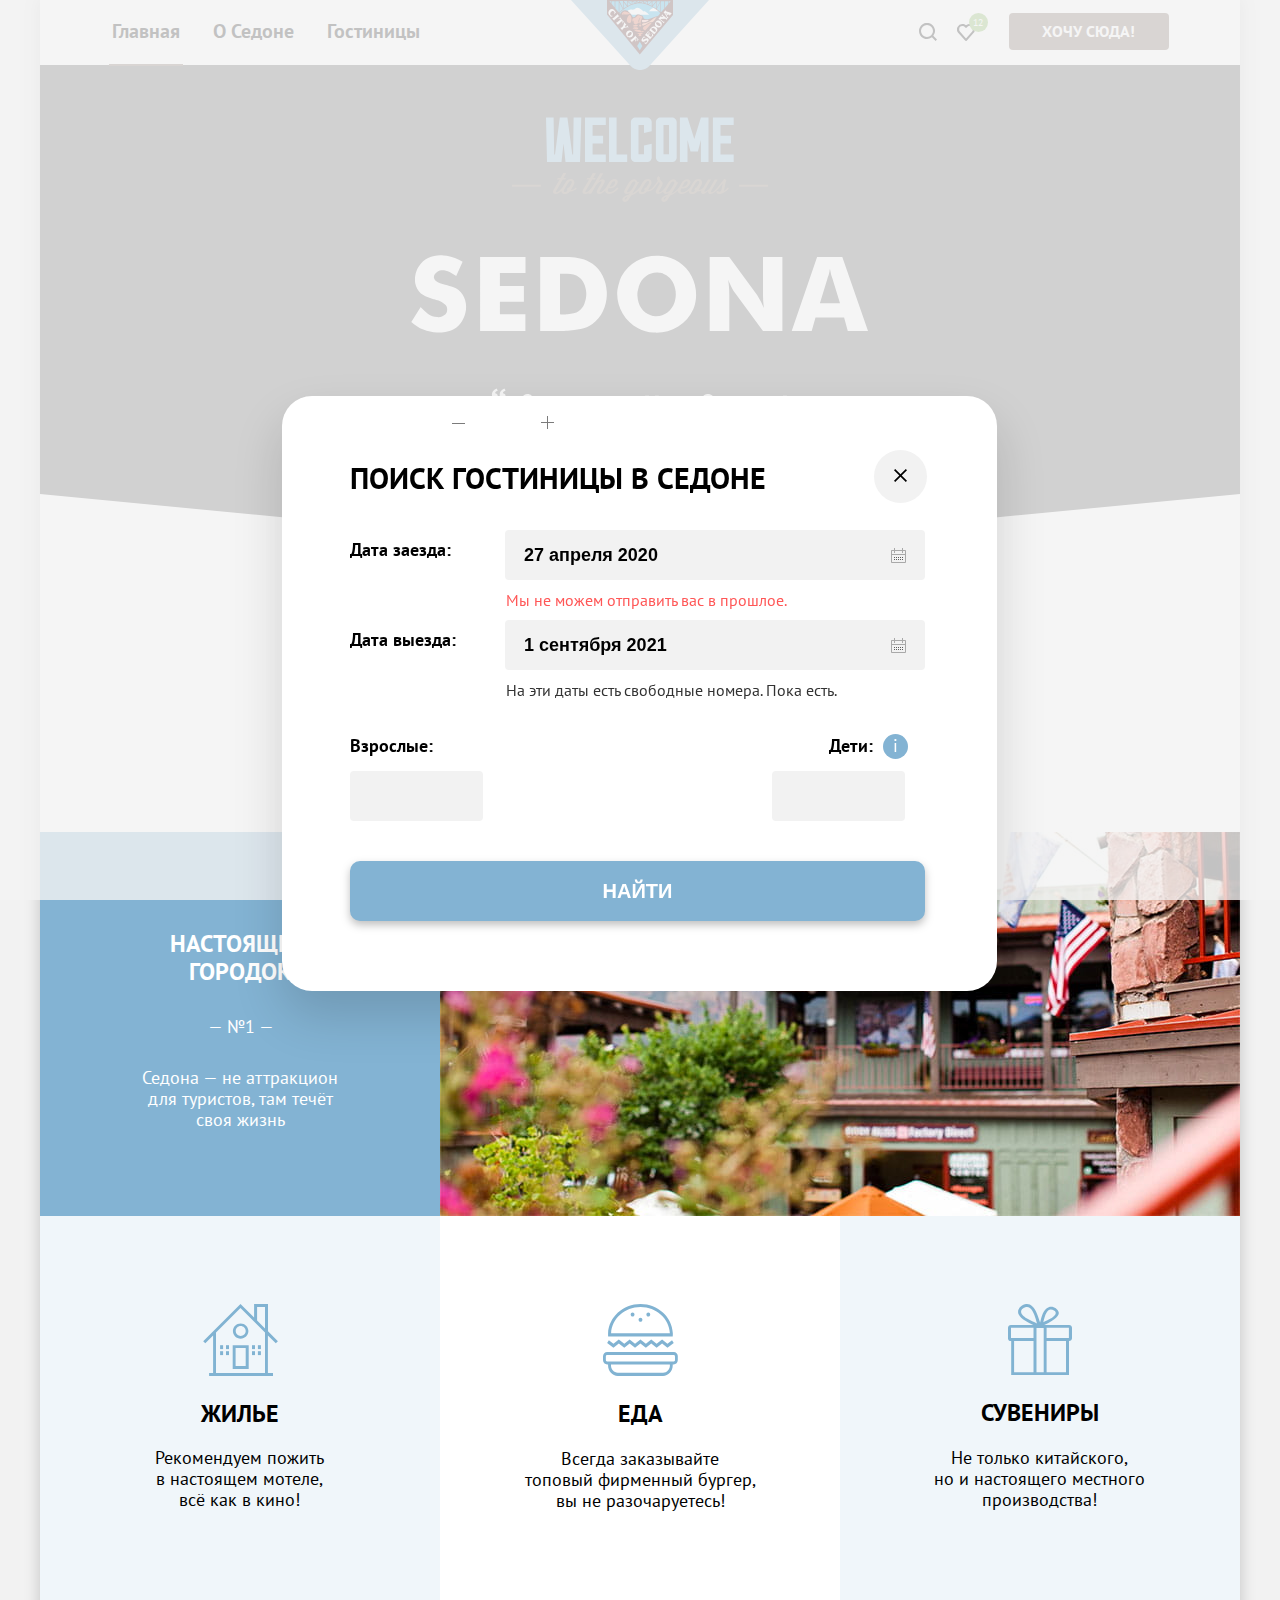
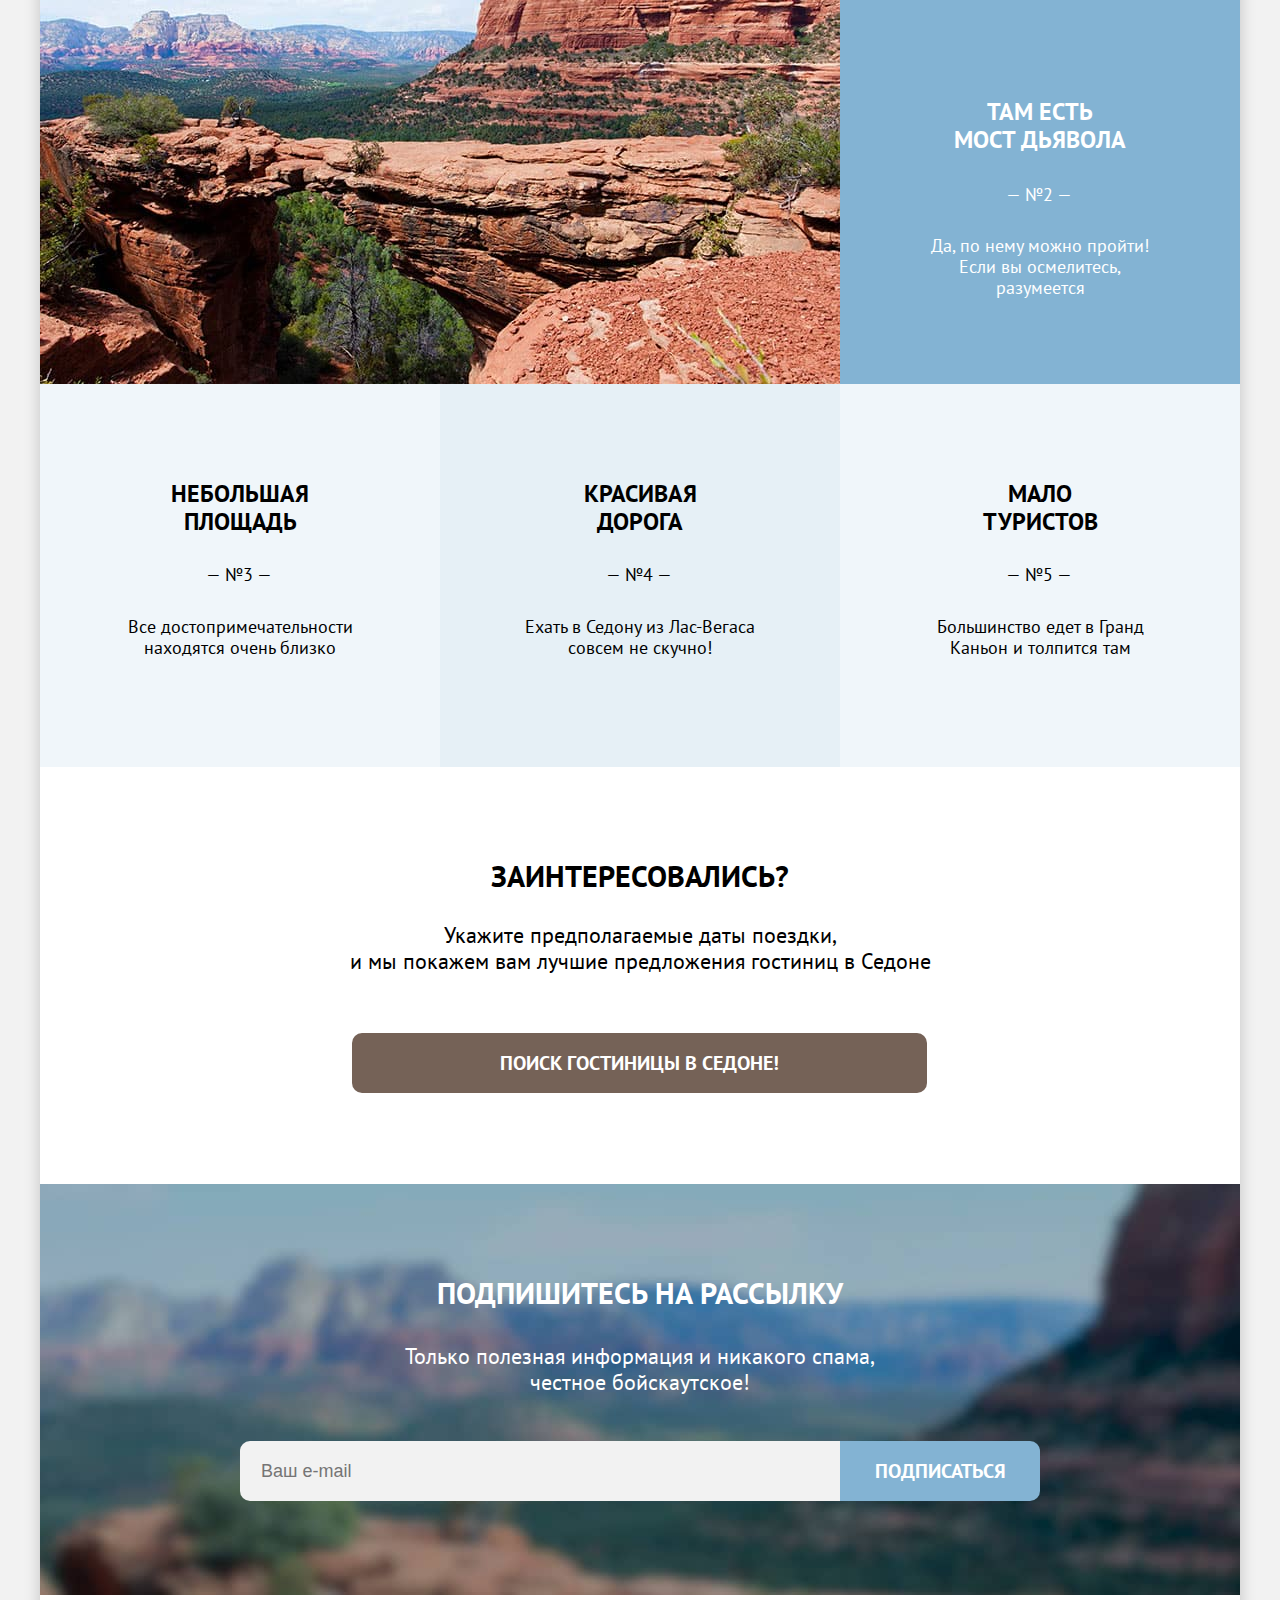
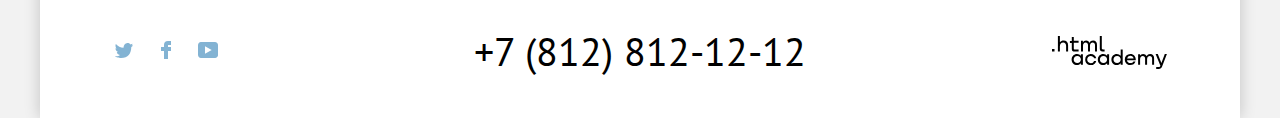
==== index.html @ 849501e7 "20.11.2021 Главная  пиксель и модальное окно" ====
<!DOCTYPE html>
<html lang="ru">
  <head>
    <meta charset="utf-8" />
    <title>HTML Academy: Седона</title>
    <link rel="stylesheet" href="styles/style.css" />
    </head>
  <body>
  <div class= "page-container">
    <header class="page-header">
      <nav class="navigation">
        <ul class=" link-list navigation-list">
          <li class="navigation-item ">
            <a class=" link navigation-link navigation-link-current ::before"  href="index.html">Главная</a>
          </li>
          <li class="navigation-item">
            <a class=" link navigation-link navigation-text" href="about.html">О Седоне</a>
          </li>
          <li class="navigation-item">
            <a class=" link navigation-link navigation-text "  href="сatalog.html">Гостиницы</a>
          </li>
        </ul>
        <a class="logo-pic" href="index.html">
          <img
            class="logo"
            src="img/svg/logosedona.svg"
            width="138"
            height="70"
            alt="логотип"
          />
        </a>
        <ul class=" link-list navigation-list navigation-user">
          <li class="navigation-item icon-item">
            <a class=" link navigation-link icon-link" href="#">
              <svg  class="icon" aria-hidden="true" focusable="false" width="18" height="18" viewBox="0 0 18 18"
              xmlns="http://www.w3.org/2000/svg"><path fill-rule="evenodd"
              clip-rule="evenodd" d="m18 16.5-3.7-3.7A8
              8 0 0 0 8-.1C3.6-.1 0 3.6 0 8a8 8 0 0 0 12.9 6.3l3.7 3.7 1.4-1.5ZM8
              14a6 6 0 0 1-6-6 6 6 0 0 1 6-6 6 6 0 0 1 6 6 6 6 0 0 1-6 6Z"/>
              </svg>
            </a>
          </li>
          <li class="navigation-item icon-item like">
            <a class=" link navigation-link icon-link"  href="#">
              <svg class="icon" aria-hidden="true" focusable="false" width="18" height="17"  viewBox="0 0 18 17"
              xmlns="http://www.w3.org/2000/svg"><path fill-rule="evenodd"
              clip-rule="evenodd" d="M8.9 17a1 1 0 0
              1-.8-.4l-7-7.9A5.4 5.4 0 0 1 5.5 0C6.8 0 8 .5 9 1.3a5.5 5.5
              0 0 1 9 4.1c0 1.3-.5 2.5-1.3 3.4l-7 7.9c-.2.2-.4.3-.8.3Zm-6-9.5L9
              14.4l6.2-7c.5-.5.7-1.2.7-2 0-1.8-1.5-3.3-3.3-3.3-1 0-2 .5-2.7
              1.3-.3.3-.6.4-.9.4-.3 0-.6-.2-.8-.4a3.7 3.7 0 0 0-2.7-1.3 3.3 3.3
              0 0 0-3.3 3.3c-.1.9.3 1.6.7 2.1-.1 0-.1 0 0 0Z" />
              </svg>
              <span class="visually-hidden"> Избранное </span>
                </a>
                <span class="item-span">12</span>
                <div class="popover popover-cart">
                    <div class="popover-content ::before" >
                    <ul class="popover-list link-list">
                      <li class="popover-item">
                        <a  href="#" class="item-contaner link-list  ">
                        <span class="popover-img img-one">
                              <span class="visually-hidden">Desert Quail Inn</span>
                        </span>
                        <div class="popover-box" >
                          <h3 class="popover-title">Desert Quail Inn</h3>
                          <p class="popover-discribtion">Мотель</p>
                            </div>
                          </a>
                          <button class="delete">
                            <svg class="delete-svg" aria-hidden="true" focusable="false"
                              width="16" height="16"
                              viewBox="0 0 16 16"
                              xmlns="http://www.w3.org/2000/svg">
                              <path d="M15.3 2.3H.6c-.3 0-.6.2-.6.5s.3.6.6.6h1.7v12c0
                              .3.3.6.6.6h10.2c.3 0 .6-.3.6-.6v-12h1.7c.3 0
                              .6-.3.6-.6s-.4-.5-.7-.5Zm-2.8 12.5H3.4V3.4h9
                              .1v11.4ZM6.2 1.2h3.4c.3 0 .6-.3.6-.6S10 0 9.7
                              0H6.2c-.3 0-.5.3-.5.6s.2.6.5.6Z"/><path fill-rule="evenodd"
                              clip-rule="evenodd" d="M6.2
                              12c.3 0 .6-.3.6-.6V5.7c0-.3-.3-.6-.6-.6s-.6.3-.6.6v5.7c.1.3.3.6.6.6ZM9.7
                              12c.3 0 .6-.3.6-.6V5.7c0-.3-.3-.6-.6-.6s-.6.4-.6.6v5.7c0
                              .3.2.6.6.6Z"/>
                            </svg>
                          </button>
                      </li>
                      <li class="popover-item ">
                        <a href="#" class="item-contaner link-list">
                        <span class="popover-img img-two">
                              <span class="visually-hidden">Villas at Poco Diablo</span>
                        </span>
                        <div class="popover-box">
                          <h3 class="popover-title poco-diablo">Villas at Poco Diablo</h3>
                          <p class="popover-discribtion">Апартаменты</p>
                          </div>
                        </a>
                          <button class="delete" >
                            <svg class="delete-svg"
                              width="16" height="16"
                              viewBox="0 0 16 16" fill="none"
                              xmlns="http://www.w3.org/2000/svg">
                              <path d="M15.3 2.3H.6c-.3 0-.6.2-.6.5s.3.6.6.6h1.7v12c0
                              .3.3.6.6.6h10.2c.3 0 .6-.3.6-.6v-12h1.7c.3 0
                              .6-.3.6-.6s-.4-.5-.7-.5Zm-2.8 12.5H3.4V3.4h9
                              .1v11.4ZM6.2 1.2h3.4c.3 0 .6-.3.6-.6S10 0 9.7
                              0H6.2c-.3 0-.5.3-.5.6s.2.6.5.6Z"/><path d="M6.2
                              12c.3 0 .6-.3.6-.6V5.7c0-.3-.3-.6-.6-.6s-.6.3-.6.6v5.7c.1.3.3.6.6.6ZM9.7
                              12c.3 0 .6-.3.6-.6V5.7c0-.3-.3-.6-.6-.6s-.6.4-.6.6v5.7c0
                              .3.2.6.6.6Z"/>
                            </svg>
                          </button>
                      </li>
                      </ul>
                    </div>
                    <a href="#" class="popover-link">Все избранные</a>
                </div>
          </li>
          <li class=" button-link navigation-item visually">
            <a class="link button link-header" href="#">Хочу сюда!</a>
          </li>
        </ul>
      </nav>

    </header>
    <main class="main-cоntainer">
      <section class="main ::before" >
        <h1 class="visually-hidden">Седона</h1>
        <div  class="content-box">
        <img  class="vector"
              src="img/svg/welcome.svg"
              alt="Добро пожаловать в прекрасную Седону. «Потому что Гранд Каньон отстой!»"
              width="458"
              height="352"
        />
        </div>
      </section>
      <section class="advantages">
        <div class="text-box-main">
        <h2 class="header-text">
          Седона — небольшой городок в Аризоне, заслуживающий большего!
        </h2>
        <p class="text-main">
          Рассмотрим 5 причин, по которым Седона круче, чем Гранд-Каньон!
        </p>
        </div>
      </section>
      <section class="advantage">
        <ol class=" link-list advantage-container">
          <li class="advantage-content advantage-reverse">
            <img
              class="advantages-pic"
              src="img/jpg/advantages-a.jpg"
              alt="Седона, дома "
              width="800"
              height="384"
            />
            <div class="container-text">
            <h3 class="catalog-title ::after">Настоящий городок</h3>
            <p class="catalog-text-white">
              Седона — не аттракцион для туристов, там течёт своя жизнь
            </p>
            </div>
            </li>
            <li class="discribe-list">
            <ul class=" link-list discribe-advantage">
                <li class="describe-item rgb12">
                <div class="pic-box">
                <img
                  class="house-icon"
                  src="img/svg/icon-a.svg"
                  alt="Домик"
                  width="75"
                  height="72"
                />
                </div>
                <h3 class="catalog-header">Жилье</h3>
                <p class="catalog-text house-discribe">
                  Рекомендуем пожить<br> в настоящем мотеле,<br> всё как в кино!
                </p>
                </li>
              <li class="describe-item">
                <div class="pic-box">
                <img
                  class="burger-icon"
                  src="img/svg/icon-b.svg"
                  alt="Бургер"
                  width="75"
                  height="72"
                />
                </div>
                <h3 class="catalog-header">Еда</h3>
                <p class="catalog-text">
                  Всегда заказывайте<br> топовый фирменный бургер,<br>вы не
                  разочаруетесь!
                </p>
              </li>
              <li class="describe-item rgb12">
                <div class="pic-box">
                <img
                  class="prezent-pic"
                  src="img/svg/icon-с.svg"
                  alt="Подарок"
                  width="64"
                  height="71"
                />
                </div>
                <h3 class="catalog-header">Сувениры</h3>
                <p class="catalog-text prezent-discribe">
                  Не только китайского,<br> но и настоящего местного<br> производства!
                </p>
                </li>
            </ul>
        </li>
          <li class="advantage-content">
            <img
              class="advantages-pic"
              src="img/jpg/advantages-b.jpg"
              alt="Мост Дьявола"
              width="800"
              height="384"
            />
            <div class="container-text">
            <h3 class="catalog-title title-two ::after">Там есть мост дьявола</h3>
            <p class="catalog-text-white">
              Да, по нему можно пройти! Если вы осмелитесь, разумеется
            </p>
          </div>
          </li>
          <li class="describe-list rgb12">
            <h3 class="catalog-header avter-header title-three ::after">Небольшая площадь</h3>
            <p class="catalog-text avter-text">
              Все достопримечательности находятся очень близко
            </p>
          </li>
          <li class="describe-list rgb120">
            <h3 class="catalog-header avter-header title-four ::after">Красивая<br> дорога</h3>
            <p class="catalog-text avter-text">
              Ехать в Седону из Лас-Вегаса совсем не скучно!
            </p>
          </li>
          <li class="describe-list rgb12">
            <h3 class="catalog-header avter-header title-five ::after">Мало<br>туристов</h3>
            <p class="catalog-text avter-text">
              Большинство едет в Гранд Каньон и толпится там
            </p>
          </li>
        </ol>
      </section>
      <section class="search">
        <h2 class="visually-hidden">Поиск гостиницы</h2>
        <p class="header-text">Заинтересовались?</p>
        <p class="search-describe">
          Укажите предполагаемые даты поездки,<br>и мы покажем вам лучшие
          предложения гостиниц в Седоне
        </p>
        <a class="button search-item" href="#">Поиск гостиницы в Седоне!</a>
      </section>
      <section class="form">
      <h3 class="form-title-inner">Подпишитесь на рассылку</h3>
        <p class="form-text-inner">
          Только полезная информация и никакого спама, честное бойскаутское!
        </p>
        <form
          class="form-user"
          action="https://echo.htmlacademy.ru/"
          method="POST"
        >
          <label for="appointment-mail"></label>
          <!-- Класс для ошибки error -->
          <input
            class="field"
            type="email"
            name="appointment-mail"
            id="appointment-mail"
            placeholder="Ваш e-mail"
          />
          <button class="button load" type="submit">Подписаться</button>
        </form>
      </section>
    </main>
    <footer class="foot-conteiner">
      <ul class="link-list foot-list">
        <li class="link-item">
          <a class="link-footer-icon" href="https://www.facebook.com/htmlacademy">
          <svg class="footer-icon" aria-hidden="true" focusable="false"  width="18" height="15" viewBox="0 0 18 15"
            xmlns="http://www.w3.org/2000/svg"><path fill-rule="evenodd" clip-rule="evenodd" d="M11.6.2c1.8-.5
            3.2.3 3.8 1.2l2.1-.7c0 .9-.6 1.5-.9 1.8.7.1 1.4-.6 1.4-.6a3
            3 0 0 1-1.7 2C16.1 10.7 13 15.1 5.7 15h-.5c-.4 0-4.4-.5-5.2-1.9
            2.4.2 4.1-.4 5-1.2-1-.3-2.9-.4-3.2-2.9.4.1.6.2 1.3.1C1.8 8.3.4
            7.5.5 5.3c.3.3 1.1.5 1.4.5C1.1 5.6-.2 2.5.9.9a11 11 0 0 0 7.6
            3.8C8.7 2.3 9.7.8 11.6.2Z"/>
          </svg>
          </a>
        </li>
        <li class="link-item">
          <a class="link-footer-icon" href="https://twitter.com/htmlacademy_ru">
          <svg class="footer-icon" aria-hidden="true" focusable="false" width="10" height="18" viewBox="0 0 10 18"
            xmlns="http://www.w3.org/2000/svg"><path fill-rule="evenodd" clip-rule="evenodd" d="M7 0a4 4 0 0 0-4
            4v2H0v4h3v8h4v-8h3V6H7V4h3V0H7Z"/>
          </svg>
          </a>
        </li>
        <li class="link-item">
          <a class="link-footer-icon" href="https://www.youtube.com/c/HTMLAcademyRUS">
          <svg class="footer-icon" aria-hidden="true" focusable="false" width="20" height="16" viewBox="0 0 20 16" fill="none"
            xmlns="http://www.w3.org/2000/svg"><g clip-path="url(#a)">
            <path d="M17 0H2.9C1.2 0 0 1.5 0 3.2v9.5C0 14.5 1.2 16 2.9
            16h14.3c1.5 0 2.9-1.5 2.9-3.2V3.2C19.9 1.5 18.7 0 17 0ZM7
            11.8V4.2L13.7 8 7 11.8Z" /></g>
            <defs><clipPath id="a"><path fill-rule="evenodd" clip-rule="evenodd"  fill="#fff" d="M0 0h20v16H0z"/>
            </clipPath></defs>
          </svg>
          </a>
        </li>
      </ul>
      <a class="tell" href="tel:+78128121212">+7 (812) 812-12-12</a><br />
      <a class="footer-logo" href="https://htmlacademy.ru/" > <svg class="logo"  aria-hidden="true" focusable="false"  width="115" height="33" viewBox="0 0 115 33"
        xmlns="http://www.w3.org/2000/svg"><path fill-rule="evenodd" clip-rule="evenodd" d="M0
        12.9v2.6h2.5v-2.6H0Zm11.6-8.4c-1.6 0-2.8.7-3.6
        1.7h-.1V0h-2v15.5h2v-5.3c0-2.1 1.3-3.6 3.3-3.6 1.8 0 2.9 1.4
        2.9 3.2v5.7h2V9.4c.1-3-1.8-4.9-4.5-4.9Zm15
        .3h-4.8V1.1h-2v3.8h-1.9v2h1.9v6c0 1.7 1 2.7 2.7
        2.7h4.1v-2h-3.7c-.7 0-1.1-.4-1.1-1.1V6.8h4.8v-2Zm14.5-.2c-1.6
        0-2.9.8-3.5 2.1h-.1a3.7 3.7 0 0 0-3.4-2.1c-1.4 0-2.5.8-3.1
        1.8h-.1V4.8H29v10.6h2V10c0-2 1-3.5 2.6-3.5 1.5 0 2.4 1 2.4
        2.6v6.3h2V9.8c0-2.4 1.4-3.3 2.6-3.3 1.5 0 2.4 1 2.4
        2.6v6.3h2V8.9c.1-2.5-1.4-4.3-3.9-4.3Zm6.7 8.1c0 1.7 1 2.7 2.8
        2.7h2v-2h-1.7c-.7 0-1.1-.4-1.1-1.1V0h-2v12.7Zm-18.9 7a4.9 4.9
        0 0 0-3.9-1.8c-3.1 0-5.4 2.3-5.4 5.6s2.3 5.6 5.4 5.6c1.8 0 3-.8
        3.8-1.9h.1v1.6h2V18.2h-2v1.5Zm-3.6 7.4c-2.2 0-3.6-1.6-3.6-3.6s1.4-3.6
        3.6-3.6 3.6 1.6 3.6 3.6c0 1.9-1.4 3.6-3.6 3.6ZM44.2
        22c-.5-2.4-2.6-4.1-5.4-4.1a5.4 5.4 0 0 0-5.6 5.6c0 3.1 2.2 5.6 5.6 5.6
        2.8 0 4.9-1.8 5.4-4.2h-2.1a3.4 3.4 0 0 1-3.3 2.3c-2.2
        0-3.6-1.6-3.6-3.6s1.4-3.6 3.6-3.6c1.6 0 2.8 1 3.3
        2.2h2.1V22Zm10.9-2.3a4.9 4.9 0 0 0-3.9-1.8c-3.1 0-5.4 2.3-5.4 5.6s2.3
        5.6 5.4 5.6c1.8 0 3-.8 3.8-1.9h.1v1.6h2V18.2h-2v1.5Zm-3.6 7.4c-2.2
        0-3.6-1.6-3.6-3.6s1.4-3.6 3.6-3.6 3.6 1.6 3.6 3.6c0 1.9-1.5 3.6-3.6
        3.6Zm17.2-7.3a5 5 0 0 0-3.9-1.9c-3.1 0-5.4 2.3-5.4 5.6s2.2 5.6 5.4
        5.6c1.7 0 3-.8 3.8-1.8h.1v1.5h2V13.4h-2v6.4Zm-3.6 7.3c-2.2
        0-3.6-1.6-3.6-3.6s1.4-3.6 3.6-3.6 3.6 1.6 3.6 3.6c-.1 2-1.5
        3.6-3.6 3.6Zm13.2-9.2a5.4 5.4 0 0 0-5.5 5.6c0 3 2.1 5.6 5.5 5.6 2.5 0
        4.5-1.3 5.2-3.6h-2.1c-.5 1-1.6 1.6-3 1.6-1.9
        0-3.3-1.3-3.4-2.9h8.8c.2-3.6-2-6.3-5.5-6.3Zm0 1.9c1.7 0 3 1 3.3 2.6h-6.5a3.2
        3.2 0 0 1 3.2-2.6Zm19.9-1.9a4 4 0 0 0-3.6 2h-.1c-.6-1.2-1.8-2-3.4-2-1.4
        0-2.5.7-3.1 1.8v-1.5h-1.9v10.6h2v-5.4c0-2 1-3.4 2.6-3.5 1.5 0 2.4 1
        2.4 2.6v6.3h2v-5.6c0-2.4 1.4-3.3 2.6-3.3 1.5 0 2.4 1 2.4
        2.6v6.3h2v-6.5c.1-2.6-1.4-4.4-3.9-4.4Zm11.2 9.1-3.6-8.9h-2.2l4.8
        11.6c-.3.9-.7 1.2-1.7 1.2h-2.5v2h2.5c1.8 0 2.8-.8
        3.5-2.6l4.7-12.2h-2.1l-3.4 8.9Z"/>
      </svg>
      </a>
      </footer>
  </div>
  <div class="modal-container">
    <div class="modal modal-auth">
    <button class="modal-close-button">
      <svg width="13" height="13" viewBox="0 0 13 13" fill="none"
      xmlns="http://www.w3.org/2000/svg"><path d="M13 1.2 11.8 0 6.5
      5.3 1.2 0 0 1.2l5.3 5.3L0 11.8 1.2 13l5.3-5.3 5.3 5.3 1.2-1.2-5.3-5.3L13
      1.2Z" fill="#000"/></svg>
          <span class="visually-hidden">Закрыть</span>
        </button>
        <section class="modal-content">
          <h2 class="modal-title">Поиск гостиницы в Седоне</h2>
          <form class="auth-form field-group " action="https://echo.htmlacademy.ru/" method="post">
            <div class="date">
              <label class="modal-form form-date" for="auth-date-start">Дата заезда:</label>
              <input class="auth-form-field modal-field error right" type="text" id="auth-date-start"
              name="auth-password"  value="27 апреля 2020">
              <button class="field-group-buttton" type="button" >
              <svg width="15" height="15" viewBox="0 0 15 15"
                    fill="none" xmlns="http://www.w3.org/2000/svg">
                    <path d="M5.5 10c.3 0 .5-.2.5-.5S5.8 9 5.5 9s-.5.2-.5.5.2.5.5.5Z"
                    fill="#000"/><path d="M14 2h-2V0h-1v2H4V0H3v2H1c-.6 0-1 .4-1
                    1v11c0 .5.4 1 1 1h13c.5 0 1-.5 1-1V3c0-.6-.5-1-1-1Zm0 12H1V7h13v7ZM1
                    6V3h2v2h1V3h7v2h1V3h2v3H1Z" fill="#000" opacity="0.3"/>
                    <path d="M7.5 10c.3 0 .5-.2.5-.5S7.8 9 7.5 9s-.5.2-.5.5.2.5.5.5ZM9.5
                    10c.3 0 .5-.2.5-.5S9.8 9 9.5 9s-.5.2-.5.5.2.5.5.5ZM5.5 11c-.3
                    0-.5.2-.5.5s.2.5.5.5.5-.2.5-.5-.2-.5-.5-.5ZM3.5 10c.3
                    0 .5-.2.5-.5S3.8 9 3.5 9s-.5.2-.5.5.2.5.5.5ZM3.5 11c-.3
                    0-.5.2-.5.5s.2.5.5.5.5-.2.5-.5-.2-.5-.5-.5ZM7.5
                    11c-.3 0-.5.2-.5.5s.2.5.5.5.5-.2.5-.5-.2-.5-.5-.5ZM9.5
                    11c-.3 0-.5.2-.5.5s.2.5.5.5.5-.2.5-.5-.2-.5-.5-.5ZM11.5
                    10c.3 0 .5-.2.5-.5s-.2-.5-.5-.5-.5.2-.5.5.2.5.5.5ZM11.5
                    11c-.3 0-.5.2-.5.5s.2.5.5.5.5-.2.5-.5-.2-.5-.5-.5Z"
                    fill="#000"/>
                  </svg>
              </button>
            </div>
            <p class="date-form-error">Мы не можем отправить вас в прошлое.</p>
            <div class="date">
              <label class="modal-form  form-date" for="auth-date-end">Дата выезда:</label>
              <input class="auth-form-field modal-field error right" type="text" id="auth-date-end"
              name="auth-password"  value="1 сентября 2021">
              <button class="field-group-buttton" type="button" >
              <svg width="15" height="15" viewBox="0 0 15 15"
                    fill="none" xmlns="http://www.w3.org/2000/svg">
                    <path d="M5.5 10c.3 0 .5-.2.5-.5S5.8 9 5.5 9s-.5.2-.5.5.2.5.5.5Z"
                    fill="#000"/><path d="M14 2h-2V0h-1v2H4V0H3v2H1c-.6 0-1 .4-1
                    1v11c0 .5.4 1 1 1h13c.5 0 1-.5 1-1V3c0-.6-.5-1-1-1Zm0 12H1V7h13v7ZM1
                    6V3h2v2h1V3h7v2h1V3h2v3H1Z" fill="#000" opacity="0.3"/>
                    <path d="M7.5 10c.3 0 .5-.2.5-.5S7.8 9 7.5 9s-.5.2-.5.5.2.5.5.5ZM9.5
                    10c.3 0 .5-.2.5-.5S9.8 9 9.5 9s-.5.2-.5.5.2.5.5.5ZM5.5 11c-.3
                    0-.5.2-.5.5s.2.5.5.5.5-.2.5-.5-.2-.5-.5-.5ZM3.5 10c.3
                    0 .5-.2.5-.5S3.8 9 3.5 9s-.5.2-.5.5.2.5.5.5ZM3.5 11c-.3
                    0-.5.2-.5.5s.2.5.5.5.5-.2.5-.5-.2-.5-.5-.5ZM7.5
                    11c-.3 0-.5.2-.5.5s.2.5.5.5.5-.2.5-.5-.2-.5-.5-.5ZM9.5
                    11c-.3 0-.5.2-.5.5s.2.5.5.5.5-.2.5-.5-.2-.5-.5-.5ZM11.5
                    10c.3 0 .5-.2.5-.5s-.2-.5-.5-.5-.5.2-.5.5.2.5.5.5ZM11.5
                    11c-.3 0-.5.2-.5.5s.2.5.5.5.5-.2.5-.5-.2-.5-.5-.5Z"
                    fill="#000"/>
                  </svg>
              </button>
        </div>
        <p class="date-form-right">На эти даты есть свободные номера. Пока есть.</p>
              <div class="number-form">
                <div>
              <button class="button-more-less more" type="button">
                <svg width="13" height="13"
                  viewBox="0 0 13 13" fill="none"
                  xmlns="http://www.w3.org/2000/svg"><path
                  d="M13 6H7V0H6v6H0v1h6v6h1V7h6V6Z" fill="#000"/>
                </svg>
              </button>
              <button class="button-more-less less" type="button">
                  <svg width="13" height="1" viewBox="0 0 13 1"
                    fill="none" xmlns="http://www.w3.org/2000/svg">
                    <path d="M0 0v1h13V0H0Z" fill="#000"/>
                  </svg></button>
              <label class="modal-form count-adults" for="adults">Взрослые:</label>
              <input class="number-form-field modal-field" type="number" id="adults"
              name="adults" >
              </div>
              <div>
              <button class="button-more-less more" type="button"> <svg width="13" height="13"
                  viewBox="0 0 13 13" fill="none"
                  xmlns="http://www.w3.org/2000/svg"><path
                  d="M13 6H7V0H6v6H0v1h6v6h1V7h6V6Z" fill="#000"/>
                </svg>
              </button>
              <button class="button-more-less less" type="button">
                <svg width="13" height="1" viewBox="0 0 13 1"
                    fill="none" xmlns="http://www.w3.org/2000/svg">
                    <path  d="M0 0v1h13V0H0Z" fill="#000"/>
                  </svg>
              </button>
              <label class="modal-form count-children" for="children">Дети:
                <span class="modal-info ::before">i</span>

                <span class="modal-info-text">Укажите количество детей, которые будут с вами,
                                              возраст которых от 6 до 18 лет. Дети до 6 лет размещаются
                                              бесплатно.
                </span>
              </label>
              <input class="number-form-field modal-field" type="number" id="children"
              name="children" >
            </div>
              </div>
          <button class="modal-button" type="submit">Найти</button>
          </form>
        </section>

      </div>

    </div>
  </body>
</html>
---- styles/style.css ----
@font-face {
  font-family: "PT sans";
  font-style: normal;
  font-weight: 400;
  src: url("../fonts/ptsans-400.woff2") format("woff2"),
    url("../fonts/ptsans-400.woff") format("woff");
  font-display: swap;
}

@font-face {
  font-family: "PT sans";
  font-style: normal;
  font-weight: 700;
  src: url("../fonts/ptsans-700.woff2") format("woff2"),
    url("../fonts/ptsans-700.woff") format("woff");
  font-display: swap;
}
/*Общее*/
*,
*::before,
*::after {
  box-sizing: border-box;
}
img {
  max-width: 100%;

}

html {
  height: 100%;
}
.visually-hidden {
  position: absolute;
  width: 1px;
  height: 1px;
  margin: -1px;
  padding: 0;
  border: 0;
  clip: rect(0 0 0 0);
  overflow: hidden;
}
body {

  margin: 0;
  display: flex;
  flex-direction: column;
  min-height: 100%;
  width: 1280px;
  margin-left: auto;
  margin-right: auto;
  padding-left: 40px;
  padding-right: 40px;
  font-family: "PT sans";
  font-size: 18px;
  font-weight: normal;
  font-style: normal;
  line-height: 21px;
  background-color: #F2F2F2;
  color: #000000;
}

.main {
  flex-grow: 1;
}
.button {
  display: inline-flex;
  justify-content: center;
  align-items: center;
  width: 160px;
  height: 37px;
  border-radius: 4px;
  color: #ffffff;
  font-weight: bold;
  text-transform: uppercase;
  text-decoration: none;
  font-family: inherit;
}
.cc {
  visibility: hidden;
  position: absolute;
  clip: rect(0 0 0 0);
  width: 1px;
  height: 1px;
  margin: -1px;
}

.page-container {
  box-shadow: 0px 0px 15px rgba(0, 0, 0, 0.2);
  background-color: white;
  width: 1200px;
  margin: 0 auto;
  padding: 0px;
}
.link-list {
  text-decoration: none;
  list-style-type: none;
}

/*Общее конец*/

/*Шапка стили*/
.page-header {
  justify-content: center;
  display: flex;
  margin: 0px;
  padding: 0px;
  height: auto;
  min-height: 65px;
}
.navigation {
  display: flex;
  min-width: 1057px;
  justify-content: space-between;
  align-items: flex-start;

}
.navigation-list {
  gap: 33px;
  align-items: center;
  display: flex;
  flex-wrap: wrap;
  width: 412px;
  height: 100%;
  margin: 0px;
  padding: 0px;

}
.logo-pic {
  width: 138px;
  height: 65px;
  align-content: center;
  z-index: 2;

}
.navigation-user {
  display: flex;
  flex-direction: row;
  justify-content: flex-end;
  align-items: flex-start;
  padding: 0px;
  padding-top: 13px;
  min-width:250px;
  height:100%;
  gap: 0;
}
.navigation-link {
  padding: 6px 12px 6px 12px;
  display: grid;
  place-items: center;
  position: relative;
  color: #000000;
  font-weight: bold;
  font-size: 20px;
  line-height: 26px;
  text-decoration: none;


}
.navigation-link:hover {
  color: #756257;
}
.navigation-link:focus {
  color: #756257;
  outline: 3px solid #83b3d3;
  box-sizing: border-box;
  border-radius: 10px;

}
.navigation-link:active {
  color: rgba(117, 98, 87, 0.3);
  border: none;
}
.navigation-link-current::before {
  position: absolute;
  right: 0px;
  bottom: -16px;
  left: 9px;
  height: 2px;
  width: calc(100% - 9px*2);
  background-color: #756257;
  z-index: 2;
  content: "";
}

.icon-link {
  padding:0px;
  display: grid;
  height: 38px;
  width: 38px;
  place-items: center;
  color: #000000;
}
.icon {
  fill:currentColor;
}

.icon-link:hover {
  color: #756257;
}
.icon-link :focus {
  color: #756257;
  border: 3px solid #83b3d3;
  border-radius: 10px;

}
.icon-link:active {
  color: rgba(17, 98, 87, 0.3);
  box-sizing: border-box;
}

.link-header {
  display: flex;
  height: auto;
  min-height: 37px;
  background-color: #756257;
  font-size: 16px;
  line-height: 21px;
}
.link-header:hover {
  background: #615048;
}
.link-header:focus {
  background: #615048;
  border: 3px solid #83b3d3;
}
.link-header:active {
  background: #615048;
  color: rgba(255, 255, 255, 0.3);
  border: none;
}
.navigation-item {
  padding-bottom:3px;
  text-align: center;
  max-width: 160px;
  margin-left: -12px;
  margin-right: -12px;
}
 .icon-item{
  margin: 0px;
  padding:0px
}
.item-span{
  display: flex;
  justify-content: center;
  align-items: center;
  position: absolute;
  right: -3px;
  top:0px;
  width:19px ;
  height:19px ;
  display: flex;
  color: #FFFFFF;
  background-color: rgba(125, 181, 79, 1);
  border-radius: 50%;
  font-size: 10px;
  line-height: 13px;
}
.button-link {
  margin-right: 0px;
  margin-left: 24px;
}

.like{
  position: relative;
}
/*Шапка стили конец!  не трогать!! */

/*поповер*/
.popover{

  display: none;
  flex-direction: column;
  justify-content: space-between;
  position: absolute;
  top:52px;
  left: -178px;
  z-index: 1;
  box-sizing: border-box;
  width: 400px;
  font-family: "PT Sans ", sans-serif;
  color: #242424;
  background-color: #FFFFFF;
  min-height: 232px;
  box-shadow: 0 25px 50px rgba(0, 0, 0, 0.15);
  border-radius: 20px;
  letter-spacing: -0.1em;
}
.popover-cart{
  border-top: 1px solid #E5E5E5;
}

.popover-content{
  position: relative;
  padding: 0px 14px 0px 34px;
}
.popover-list{
  margin-top: 17px;
  margin-left: -9px;
  padding: 0px;
  display: flex;
  flex-direction: column;
}
.popover-item{
  display: flex;
  justify-content: space-between;
  align-items: center;
  margin-bottom: 12px;
  }
.popover-box{
  position: relative;
  display: flex;
  width: 244px;
  align-items: flex-start;
  flex-direction: column;
}
.item-contaner{
  color: #000000;
  display: flex;
  align-items: center;
  border-radius: 10px;
}

.item-contaner:hover{
  opacity: 0.6;

}
.item-contaner:focus{
  outline: 3px solid rgba(131, 179, 211, 1);
}
.item-contaner:active{
  opacity: 0.3;
}

.popover-img{
  margin-right: 17px;
  display:grid;
  width: 48px;
  height: 48px;
  border-radius: 50%;
  background-repeat: no-repeat;
  background-size: cover;
  background-position: center;
}
.img-one{
background-image: url('../img/jpg/hotel-2-small.jpg');
}
.img-two{
background-image: url('../img/jpg/hotel-3-small.jpg');
}
.popover-title{
  margin: 0px;

  font-family: "PT Sans";
  font-style: normal;
  font-weight: bold;
  font-size: 18px;
  line-height: 40px;
  word-spacing: 2pt;
  letter-spacing: -0.3px;
}
.poco-diablo {
    letter-spacing: -0.2px;
    word-spacing: 1pt;
}
.popover-discribtion{
  display:block;
  margin: 0px;
  margin-top: -20px;

  font-family: PT Sans;
  font-style: normal;
  font-weight: normal;
  font-size: 16px;
  line-height: 40px;
  letter-spacing: normal;

}
.delete{
  color:rgba(0, 0, 0, 0.2);
  display: grid;
  width:36px;
  height:36px;
  margin-top: -19px;
  place-content: center;
  border:none;
  border-radius: 10px;
  background-color:#68a3ca00;
}
.delete-svg{
  fill:currentColor;
}

.delete:hover{
color:rgba(0, 0, 0, 1)
}
.delete:focus{
  outline: 3px solid #83B3D3;
}
.delete:active{
color:rgba(0, 0, 0, 0.1);
outline:none;
}
.popover-link{
  display:grid ;
  width: 100%;
  background: #756257;
  border-radius: 0px 0px 20px 20px;
  height: 61px;
  text-decoration: none;
  letter-spacing: -1.7px;
  color: white;
  text-transform: uppercase;
  font-weight: bold;
  font-size: 16px;
  line-height: 21px;
  place-content: center;
}
.popover-link:hover{
  background: #615048;
}

.popover-link:focus{
  background: #615048;
  border: 3px solid #83B3D3;
}
.popover-link:active{
color: rgba(255, 255, 255, 0.3);
border:none;
}

.popover-content::before{
  position: absolute;
  width:20px;
  height: 9px;
  background-image:url('../img/other/vectoropap.svg');
  top: -9px;
  left: 189px;
  content: "";
}

/*Главная страница /главный блок*/
.form {
  width: 100%;
  margin: 0 auto;
  padding: 0px;
}
.advantages-pic {
  min-height: 100%;
  margin: 0px;
  padding: 0px;
}
.main {
  position: relative;
  background-color: #4b4b4b;
  background-image: url("../img/jpg/index-background.jpg");
  background-repeat: no-repeat;
  background-size: cover;
  background-position: center;
}
.main ::before {
  display: block;
  position: absolute;
  content: "";
  background-image: url("../img/other/vector.svg");
  bottom: 0px;
  width: 1200px;
  height: 57px;
}
.content-box {
  text-align: center;
  padding-top: 52px;
  padding-bottom: 78px;
}
.text-box-main {
  max-width: 720px;
  margin: 61px auto 81px;
}
.header-text {
  font-weight: bold;
  font-size: 30px;
  line-height: 36px;
  text-align: center;
  text-transform: uppercase;
  padding: 0px;
  margin: 0px;
  margin-bottom: 31px;
}
.text-main {
  margin: 0px;
  font-size: 22px;
  line-height: 36px;
  text-align: center;
  width: 720px;
}

/*Главная страница/каталог*/
.advantage {
  margin: 0px;
}

.advantage-container {
  display: flex;
  flex-wrap: wrap;
  list-style: none;
  padding: 0;
  margin: 0 auto;
}

.advantage-content {

  display: flex;
  background-color: #83b3d3;
}
.advantage-reverse{
flex-direction: row-reverse;
}
.container-text {
  width: 400px;
  margin-left: 91px;
  margin-right: 91px;
  padding-top: 98px;
}

.discribe-advantage {
  display: grid;
  grid-template-columns: repeat(3, 400px);
  background-color: #ffffff;
  padding-left: 0;
}
.describe-item{
  padding: 88px 75px 82px 75px;
  display: flex;
  width: 400px;
  flex-direction: column;
  align-items: center;
}
.describe-list {
  display: flex;
  width: 400px;
  flex-direction: column;
  padding: 96px 75px 81px 75px;
}
.rgb12 {
  background-color: rgba(131, 179, 211, 0.12);

}

.rgb120 {
  background-color: rgba(131, 179, 211, 0.2);

}

.catalog-text {
  min-height: 73px;
  margin:0px;
  padding-top: 3px;
  max-width: 250px;
  text-align: center;
}
.house-discribe{
    padding-right: 2px;
    padding-top:2px;

}
.prezent-discribe{
    padding-top: 3px;
    padding-right: 1px;
}

.pic-box {
  min-width: 64px;
  max-height: 76px;
  text-align: center;
  margin-bottom: 20px;
}
.text-box {
  padding-left: 75px;
  padding-right: 75px;
}

.box-text {
  width: 250px;
  margin-top: 98px;
  margin-bottom: 70px;
  margin-left: auto;
  margin-right: auto;
}


.advantages-box {
  width: 1200;
  display: flex;
  height: 384px;
}

.advantages-describe-list {
  display: flex;
  list-style-type: none;
  justify-content: space-around;
}

.catalog-header {
  position: relative;
  max-width: 250px;
  font-weight: bold;
  font-size: 24px;
  line-height: 28px;
  text-align: center;
  text-transform: uppercase;
  margin:0px;
  margin-bottom: 17px;

}
.avter-header{
  margin-bottom: 77px;
}

.catalog-title {
  position: relative;
  font-weight: bold;
  font-size: 24px;
  line-height: 28px;
  text-align: center;
  text-transform: uppercase;
  color: #ffffff;
  max-width: 400px;
  margin: 0;
  margin-bottom: 81px;
}
.catalog-text-white {
  padding-right: 0px;
  padding-top: 0px;
  text-align: center;
  color: #ffffff;
}

.catalog-title::after {
  position: absolute;
  width: 250px;
  height: 25px;
  padding-top: 2px;
  left: -15px;
  top:calc(100% + 28px);
  font-family: 'PT Sans';
  font-style: normal;
  font-weight: normal;
  font-size: 18px;
  line-height: 21px;
  text-align: center;
  text-transform: uppercase;
  content: "— №1 —";
}
.title-two{
  padding-left: 23px;
  padding-right: 23px;
}
.title-two::after {
  position: absolute;
  width: 250px;
  height: 25px;
  left: -17px;
  top:calc(100% + 28px);
  font-family: PT Sans;
  font-style: normal;
  font-weight: normal;
  font-size: 18px;
  line-height: 21px;
  text-align: center;
  text-transform: uppercase;
  content: "— №2 —";
}
.title-three::after {
  position: absolute;
  width: 250px;
  height: 25px;
  left: -1px;
  top: calc(100% + 28px);
  font-family: PT Sans;
  font-style: normal;
  font-weight: normal;
  font-size: 18px;
  line-height: 21px;
  text-align: center;
  text-transform: uppercase;
  content: "— №3 —";
}
.title-four::after {
  position: absolute;
  width: 250px;
  height: 25px;
  left: -1px;
  top: calc(100% + 28px);
  font-family: PT Sans;
  font-style: normal;
  font-weight: normal;
  font-size: 18px;
  line-height: 21px;
  text-align: center;
  text-transform: uppercase;
  content: "— №4 —";
}

.title-five::after {
  position: absolute;
  width: 250px;
  height: 25px;
  left: -1px;
  top: calc(100% + 28px);
  font-family: PT Sans;
  font-style: normal;
  font-weight: normal;
  font-size: 18px;
  line-height: 21px;
  text-align: center;
  text-transform: uppercase;
  content: "— №5 —";
}
.catalog-title-white {
  color: #ffffff;
  font-weight: bold;
  font-size: 24px;
  line-height: 28px;
  text-align: center;
  text-transform: uppercase;
}



/*Главная/блок с формой*/
.form-container {
  width: 800px;
  margin: 94px 200px;
}
.box-form {
  margin: 0 auto;
  text-align: center;
  align-content: center;
}
.form {
  width: 100%;
  margin: 0 auto;
  padding: 91px 0px 94px 0px;

  display: flex;
  flex-direction: column;
  align-items: center;
  background-color: #e5e5e5;
  color: #ffffff;
  background-image: url("../img/jpg/backgroundform.jpg");
  background-repeat: no-repeat;
  background-size: cover;
  background-position: center;
  }
.search {
  background-color: white;
  align-content: center;
  padding: 91px;
  padding-right: 240px;
  padding-left: 240px;
}
.search-describe {
  font-size: 22px;
  line-height: 26px;
  text-align: center;
  width: 720px;
  margin-top: -3px;
  margin-left: auto;
  margin-right: auto;
  padding: 0px;
}
.form-title {
  padding: 94px 240px 15px 240px;
  width: 720px;
  margin: 0px;
  font-weight: bold;
  font-size: 30px;
  line-height: 36px;
  text-align: center;
  text-transform: uppercase;
}
.form-text {
  margin: 0px 240px 26px 240px;
  width: 720px;
  font-size: 22px;
  line-height: 26px;
  text-align: center;
}
.form-user {
  display: inline-flex;
  margin: 20px auto 0px auto;
  width: 800px;
  font-size: 18px;
  line-height: 26px;
  align-items: center;
}
.formbut {
  color: #ffffff;
  font-weight: normal;
  text-decoration: none;
  font-family: inherit;
  border-radius: 4px;
  border: 0px;
  padding: 0px;
  margin: 0px;
  width: 160px;
  height: 48px;
  background-color: #83b3d3;
  font-size: 20px;
  line-height: 26px;
}
.formbut:hover{
    background: #68A2CA;
}
.formbut:focus{
    border: 3px solid #FFFFFF;
}
.formbut:active{
  color: rgba(255, 255, 255, 0.3);
  border:none;
}

.formbut-white {
  margin-top:10px;
  padding-top:4px;
  padding-bottom: 5px;
  width: 100px;
  height: 32px;
  background-color: #949da300;
}
.formbut-white:hover {
  opacity: 60%;
  background-color: #949da300;
}
.formbut-white:focus {
  outline: 3px solid #83B3D3;
  background-color: #949da300;
  border:none
}
.formbut-white:active {
  opacity: 30%;
  background-color: #949da300;
  outline: none;
}


.control {
  margin-bottom: 13px;
}

.field {
  padding-left: 21px;
  padding-right: 20px;
  padding-top: 2px;
  background: #f2f2f2;
  border-radius: 10px 0px 0px 10px;
  border: 0px;
  width: 600px;
  height: 60px;
  font-size: 18px;
  line-height: 26px;
  font-style: normal;
  font-weight: normal;
}
.field:hover {
  background: #e6e6e6;
}
.field:focus {
  width: 559px;
  height: 60px;
  background: #e6e6e6;
  border: 3px solid #83b3d3;
  outline: none;
}
.field:active {
  background: #ffffff;
  outline: 2px solid #000000;
  border: none;
}
.error{
  border: 2px solid #FF5757;
}
.button-form {
  background-color: #83b3d3;
  padding: 0px;
  border: 0px;
  margin: 0px;
  position: absolute;
  width: 200px;
  height: 60px;
  font-size: 20px;
  line-height: 26px;
}

.button-load {
  margin: 1px auto 30px auto;
  width: 625px;
  height: 55px;
  color: #ffffff;
  background-color: #83b3d3;
  font-weight: bold;
  font-size: 20px;
  line-height: 26px;
  display: flex;
  align-items: center;
  justify-content: center;
  text-transform: uppercase;
  border-radius: 4px;
}
.button-load:hover{
  background-color:rgba(104, 162, 202, 1);

}
.button-load:focus{
  background-color:rgba(104, 162, 202, 1);
  border: 3px solid #756257;
  border-radius: 4px;
}
.button-load:active{
  color:rgba(104, 162, 202, 1);
  color: rgba(255, 255, 255, 0.3);
}
/*footer main*/

.foot-conteiner {
  display: flex;
  align-items: flex-start;
  justify-content: space-between;
  min-height: 120px;
  margin: 0 auto;
  padding-left: 63px;
  padding-right: 50px;
  padding-bottom: 31px;
  padding-top: 36px;

}
.foot-list {
  display: flex;
  padding: 0px;
  justify-content: center;
  margin: 0px;
  margin-right: 126px;
  margin-top: -2px;
  flex-wrap: nowrap;
}

.tell {
  display: grid;
  align-items: center;
  margin-top: -5px;
  width: 361px;
  min-height: 50px;
  font-style: normal;
  font-weight: normal;
  font-size: 40px;
  line-height: 40px;
  text-transform: uppercase;
  color: #000000;
  text-decoration: none;
  text-align: center;
}
.tell:hover {
  color: #756257;
}
.tell:focus {
  color: #756257;
  outline: 3px solid #83b3d3;
  border-radius: 10px;
}
.tell:active {
  color: rgba(117, 98, 87, 0.3);
  outline: none;
}

.footer-logo {
  margin-top: -14px;
  display: grid;
  place-items: center;
  width: 160px;
  height: 70px;
  padding: 10px;
  color: #000000;
}
.logo{
  fill: currentColor;
}
.footer-logo:hover {
  color: #756257;
}

.footer-logo:focus {
  color: #756257;
  border: 3px solid #83b3d3;
  border-radius: 10px;
}
.footer-logo:active {
  color: rgba(117, 98, 87, 0.3);
}

.link-footer-icon {
  display: grid;
  place-items: center;
  width: 42px;
  height: 42px;
  color: #83B3D3;
}
.footer-icon {
  fill: currentColor;
}
.link-footer-icon:hover {
  color: #68a2ca;
}

.link-footer-icon:focus {
  color: #68a2ca;
  border: 3px solid #83b3d3;
  border-radius: 10px;
}
.link-footer-icon:active {
  color: rgba(104, 162, 202, 0.3);
  border: none;
}

/*Страница каталога*/

/*Каталог/форма/шапка*/
.inner-header {
  grid-column-start: 1;
  grid-column-end: 2;
  grid-row-start: 1;
  grid-row-end: 1;
  width: 628px;
  padding-top: 30px;
  margin: 0px 0px 45px 71px;
}
.catalog-filter {
  padding: 0px 72px 83px 71px;

  gap: 67px;
  grid-template-columns: auto 1fr 350px 160px;
  display: grid;

}
.inner-header-title {
  font-weight: bold;
  font-size: 60px;
  line-height: 78px;
  margin: 0px;
}
.breadcrumbs {
  width: 146px;
  margin: 0px;
  display: flex;
  list-style-type: none;
  padding: 0px;
}
.vector-link{
  display: grid;
  width: 28px;
  height: 27px;
  place-content: center;
}
.breadcrumbs-item {
  position: relative;
  margin: 0px;

}
.vector-link:hover {
  opacity: 60%;
}
.vector-link:focus {
  border: 3px solid #83B3D3;
  border-radius: 4px;
}
.vector-link:active {
  opacity: 60%;
}

.text-link{
  display: grid;
  width: 89px;
  height: 27px;
  place-content: center;
  padding:0px 8px;
}
.text-link:hover {
  opacity: 60%;
}
.text-link:focus {
  border: 3px solid #83B3D3;
  border-radius: 4px;
}
.text-link:active {
  opacity: 60%;
}


.breadcrumbs-vektor::after{
  display: block;
  position: absolute;
  content: "";
  background-image: url('../img/other/vector-breadcrumbs.svg');
  bottom: 0px;
  width: 5px;
  height: 7px;
  left: 42px;
  bottom: 8px;
  left: 31px;
  opacity: 30%;
  }


.catalog-products {
  text-align: left;
  color: #ffffff;
  background-color: #858585;
  background-image: url("../img/jpg/catalog-background.jpg");
  background-repeat: no-repeat;
  background-size: cover;
  background-position: center;
}

.breadcrumbs-link {
  color: #ffffff;
  text-decoration: none;
  font-size: 16px;
  line-height: 21px;
}
.filter-title {
  margin-bottom: 34px;
  font-weight: bold;
  font-size: 20px;
  line-height: 26px;
}

.control-label {
  line-height: 23px;
}
/*Чекбоксы*/

.control {
  position: relative;
  display: block;
  padding-left: 36px;
}

.control-mark {
  display: flex;
  align-items: center;
  justify-content: center;
  position: absolute;
  top: 2px;
  left: 0;
  width: 20px;
  height: 20px;
  background: rgba(255, 255, 255, 1);
  border-radius: 4px;
  border:none;
}

.control:hover .control-mark {
  background: rgba(255, 255, 255, 0.6);
}
.control:focus-within .control-mark {
  outline: 3px solid #83B3D3;
  background: rgba(255, 255, 255, 0.6);
}

.control:active .control-mark {
  outline: 3px solid #83B3D3;
  background: rgba(255, 255, 255, 0.3);
  outline: none;
}
.control-input:disabled + .control-mark {
  border-color: #242424;
}
.control-input[type="checkbox"]:checked + .control-mark::before{
  position: absolute;
  top: 5px;
  left: 4px;
  width: 12px;
  height: 10px;
  background-image: url('../img/other/tick 5.svg');
  transform: rotate(0deg);
  content: "";
}
.control-input[type="radio"] + .control-mark {
  border-radius: 50%;
}
.control-input[type="radio"]:checked + .control-mark::before {
  position: absolute;
  top: 25%;
  left: 25%;
  width: 10px;
  height: 10px;
  background-color: rgba(63, 94, 114, 1);
  border-radius: 50%;
  content: "";
}
.control-input{
  margin: 0;
  padding: 0;
  appearance: none;
}


/*Рэндж слайдер*/
.range-scale {
  width: 287px;
  position: relative;
  height: 4px;
  margin-bottom: 16px;
  background-color: rgba(255, 255, 255, 0.3);
  border-radius: 2px;
}
.range-bar {
  position: absolute;
  height: 4px;
  background-color:#FFFFFF;
}
.range-toggle {
  position: absolute;
  width: 20px;
  height: 20px;
  background: #FFFFFF;
  border-radius: 5px;
  cursor: pointer;
  border: none;
}

.range-toggle:hover {
  box-shadow: 0px 4px 10px rgba(0, 0, 0, 0.25);
}

.range-toggle:active,
.range-toggle:focus {
  outline: 3px solid #83B3D3;
  box-shadow: 0px 4px 10px rgba(0, 0, 0, 0.25);
}
.toggle-min {
  top: -8px;
  left: -2px;
}
.toggle-max {
  top: -8px;
  right: -10px;
}
/*Поля ввода макс и мин цены*/
.range-wrapper-inputs {
  margin-bottom: 32px;
  display: flex;

    border-radius: 4px;
}

.catalog-filter-label {
  width: 144px;
  height: 48px;
  display: flex;
  align-items: center;
justify-content: space-between;
  border: 2px solid white;
  padding-left: 19px;
  padding-right: 14px;

  }

.catalog-filter-label:first-child{
  border-radius: 4px 0px 0px 4px;
  color: rgba(255, 255, 255, 0.3);
}
.catalog-filter-label:first-child:hover
.catalog-filter-label:last-child {
  border-color: rgba(255, 255, 255, 0.6);
  border-left-color: rgba(255, 255, 255, 0.6);


}
.catalog-filter-label:last-child{
  border-radius: 0px 4px 4px 0px;
  border-left-color: rgba(255, 255, 255, 0.10);
  margin-left:-2px;
  color: rgba(255, 255, 255, 0.3);
}
.min-price:hover {
  opacity: 0.6;
}
.min-price:hover + .max-price {
  border-left: none;
  margin-left:0px;
}
.min-price:focus{

  box-shadow: 0px 0px 0px 3px #81B3D2,
              inset 0px 0px 0px 3px #81B3D2;
              z-index: 2;
}
.min-price:focus + .max-price {
z-index: 1;
}
.min-price:active {
  background: #756257;
  border: 2px solid #FFFFFF;
  opacity: 1;
}

.min-price:active + .max-price {
  border-left: none;
  margin-left:0px;
}
.max-price:hover {
  opacity: 0.6;
  border: 2px solid #FFFFFF;
  margin-left: 0px;
}
.max-price:focus{
  box-shadow: 0px 0px 0px 3px #81B3D2,
              inset 0px 0px 0px 3px #81B3D2;
 opacity:1;
}
.max-price:active {
  opacity: 1;
  border: 2px solid #FFFFFF;
  margin-left: -2px;
  background: #756257;
}


.catalog-filter-input {
  color: #ffffff;
  width: 83px;
  padding: 0px;
  border: 0px;
  font: inherit;
  background-color: transparent;
  appearance: textfield;
}



:focus-visible {
    outline: none;
    outline-style: none;

}
.catalog-filter-group {
  margin: 0;
  margin-bottom: 40px;
  padding: 0;
  border: none;
}

.catalog-filter-input::-webkit-outer-spin-button,
.catalog-filter-input::-webkit-inner-spin-button {
  appearance: none;
  margin: 0;
}




/*саtalog header*/
.filter-group {
  margin: 0px;
  border: 0px;
  display: flex;
  flex-direction: column;
  padding: 0px;
}

.formbut-box {
  margin-top: 40px;
  display: flex;
  flex-direction: column;
  align-items: center;
  justify-content: center;
}

.catalog-filter-group {
  border: 0px;
  margin: 0px;
  padding: 0px;
}
.sorting-title {
  display: grid;
  place-content: center;
  margin: 0px 195px 0px 0px;
  max-width: 337px;
  font-weight: bold;
  font-size: 30px;
  line-height: 39px;
}
.button-light {
  width: 48px;
  height: 48px;
}

/*catalog*/
.sorting {
  display: flex;
  justify-content: space-between;
  margin: 0px 72px 45px 71px;
  padding-top: 45px;
}
.sorting-type{
  display: grid;
  place-content: center;
}
.select-control {
  color:rgba(51, 51, 51, 1);
  line-height: 23px;
  font-size: 18px;
  width: 287px;
  height: 48px;
  border: 2px solid rgba(229, 229, 229, 1);
  border-radius: 4px;
  padding-left:19px;
  -moz-appearance: none;
  -webkit-appearance: none;
  background-image: url('../img/other/dropdown 1.svg');
  background-repeat: no-repeat;
  background-position: right 22px top 18px;
  }

.select-control:hover {
    border: 2px solid #83B3D3;
}
.select-control:focus {
    border: 2px solid #83B3D3;
}
.select-control:active {
    border: 2px solid rgba(229, 229, 229, 1);
    color:rgba(51, 51, 51, 1);
    opacity: 0.3;

}

.button-icon{
  display: grid;
  width:48px ;
  height: 48px;
  border: 2px solid #E6E6E6;
  border-radius: 4px;
  place-content: center;
}
.button-icon:hover {
outline: 2px solid #83B3D3;
border-radius: 4px;
border: none;

}
.button-icon:focus {
outline: 2px solid #83B3D3;
border-radius: 4px;
border: none;
}
.button-icon:active {
outline: 2px solid #000000;
border-radius: 4px;
border: none;
}


.button-list {
  justify-content: end;
  display: flex;
  gap: 8px;
}
.catalog-list {
  max-width: 1056px;
  margin: 0 auto 31px auto;
  grid-template-rows: repeat(4, 181px);
  display: grid;
  padding: 0px;
}
.catalog-list li:last-of-type {
  border-bottom: 1px solid #e6e6e6;
}
.catalog-list li:first-of-type {
  border-top: 1px solid #e6e6e6;
}

.catalog-item {

  border-top: 1px solid #e6e6e6;
  display: flex;
  padding-top: 31px;
}
.product-card-link {
  margin-right: 36px;
}
.rating-product {
  margin-left: auto;
  display: flex;
  justify-content: space-between;
  align-items: center;
  margin-left: auto;
  flex-direction: column;
}
.product-card-title {
  margin-top:-23px;
  margin-left: -16px;
  display: grid;
  padding:10px 16px 10px 15px;
  height: 51px;
  font-weight: bold;
  font-size: 24px;
  line-height: 31px;
  color: #000000;
  text-decoration: none;
}
.product-card-title:hover{
color:rgba(117, 98, 87, 1);

}
.product-card-title:focus{
color:rgba(117, 98, 87, 1);
outline: 3px solid #83B3D3;
border-radius: 10px;
}
.product-card-title:active{
  color: rgba(131, 179, 211, 0.3);
  outline: none;
}
.product-card-price {
  margin: 1px auto 31px auto ;
  line-height: 23px;
}
.rating-form {
  font-weight: normal;
  color: #333333;
  background: #f2f2f2;
  font-size: 16px;
  line-height: 21px;
  text-transform: uppercase;
}
/*catalog button*/

.product-card-link{

  display: grid;
  width:180px ;
  height:120px ;
}
.product-card-link:hover{
opacity: 60%;

}
.product-card-link:focus{
outline: 3px solid #83B3D3;
}
.product-card-link:active{
opacity: 30%;
outline: 0px solid #83b3d300;
}
.form-footer {
  align-items: center;
  display: flex;
  justify-content: space-between;
  margin: 0px 72px 89px 72px;
  width: 1056px;
}
.pagination {
  padding: 0px;
  display: flex;
  gap: 8px;
}
.button-detailed {
  margin-right: 8px;
  background:rgba(117, 98, 87, 1);
  font-size: 16px;
  line-height: 21px;
}

.button-detailed:hover{
  background: rgba(97, 80, 72, 1);
  }
.button-detailed:focus{
  background: #615048;
  border: 3px solid #83B3D3;
}
.button-detailed:active{
  color:rgba(255, 255, 255, 0.3);
  border:none
}
.button-selected{
  background: #7DB54F !important;
}
.button-selected:hover{
  background: #6C9E42 !important;
  border:none;
}
.button-selected:focus{
  background: rgba(108, 158, 66, 1) !important;
  border:none;
}
.button-selected:active{
  background: rgba(108, 158, 66, 1) !important;
  border:none;
}
.button-favourites {
  border: none;
  background: #83b3d3;
  font-size: 16px;
  line-height: 21px;
}
.button-favourites:hover {
  border: 1px solid #756257;
}
.button-favourites:focus {
  background-color: rgba(104, 162, 202, 1);
  border: 3px solid #756257
}

.button-favourites:active{
  color: rgba(255, 255, 255, 0.3);
  border: 1px solid #756257;
}
.pagination-item {

  display: inline-flex;
  justify-content: center;
  align-items: center;
  background-color: #83b3d3;
  border-radius: 4px;
}
.pagination-link {
  border-radius: 4px;
  display: grid;
  width: 55px;
  height: 55px;
  place-content: center;
  font-weight: bold;
  font-size: 20px;
  line-height: 26px;
  color: #ffffff;
  background-color: #83b3d3;
  font-size: 20px;
  line-height: 26px;
}
.pagination-link:hover{
background: #68A2CA;
}
.pagination-link:focus{
  background: #68A2CA;
  border: 3px solid #756257;
}
.pagination-link:active{
  color:rgba(255, 255, 255, 0.3);
  border:none;
}
/*.pagination-link:visited{
  background-color: rgba(242, 242, 242, 1);
  color:rgba(0, 0, 0, 1);
  border:none;
}*/

/*catalod form*/

.load {
  padding: 0px;
  border-radius: 0px 10px 10px 0px;
  border: 0px;
  width: 200px;
  height: auto;
  min-height: 60px;
  background-color: #83b3d3;
  font-size: 20px;
  line-height: 26px;
}
.load:hover {
  background: #68a2ca;
}
.load:focus {
  background: #68a2ca;
  border: 3px solid #756257;
}
.load:active {
  background: #68a2ca;
  color: rgba(255, 255, 255, 0.3);
}
.show {
  align-items: center;
  display: inline-flex;
  width: 386px;
  height: 52px;
  line-height: 23px;
}
.show-list {


  font-size: 18px;
  line-height: 23px;
  border: 2px solid rgba(229, 229, 229, 1);
  border-radius: 4px;
  margin-left: 51px;
  width: 160px;
  height: 52px;
  padding-left:17px;
  -moz-appearance: none;
  -webkit-appearance: none;
  background-image: url('../img/other/dropdown 1.svg');
  background-repeat: no-repeat;
  background-position: right 22px top 18px;
}
.show-list:hover{
  border: 2px solid #83B3D3;
}
.show-list:focus{
  border: 2px solid #83B3D3
}
.show-list:active{
color:rgba(51, 51, 51, 0.3)
}
.form-inner {

  width: 100%;
  margin: 0 auto;
  padding: 94px 0px 94px 0px;
  display: flex;
  flex-direction: column;

}
.form-title-inner {
  width: 800px;
  margin: 0px;
  font-weight: bold;
  font-size: 30px;
  line-height: 36px;
  text-align: center;
  text-transform: uppercase;
}
.form-text-inner {
  margin: 32px auto 26px auto;
  width: 500px;
  font-size: 22px;
  line-height: 26px;
  text-align: center;
}
.description-main {
  font-weight: bold;
  font-size: 30px;
  line-height: 36px;
}
.text-main {
  font-size: 22px;
  line-height: 36px;
}
.advantages-title-white {
  font-weight: bold;
  font-size: 24px;
  line-height: 28px;
}
.advantages-describe-title {
  font-weight: bold;
  font-size: 24px;
  line-height: 28px;
}
.search-item {
  margin: 59px auto 0px 72px;
  display: flex;
  width: 575px;
  height: auto;
  min-height: 60px;
  background-color: #756257;
  border-radius: 10px;
  font-size: 20px;
  line-height: 36px;
  justify-content: center;
  text-align: center;
}
.search-item:hover {
  background: #615048;
}
.search-item:focus {
  background: #615048;
  border: 3px solid #83b3d3;
}
.search-item:active {
  color: rgba(255, 255, 255, 0.3);
  border: none;
}
.form-text {
  font-size: 22px;
  line-height: 26px;
}
/*Модальное окно*/

.modal-container {
  z-index: 2;
  display: flex;
  justify-content: center;
  position: fixed;
  top: 0;
  left: 0;
  width: 100%;
  height: 100%;
  background: rgba(242, 242, 242, 0.8);
  }
.modal {

  position: relative;
  margin: 396px 283px auto 282px;
  padding: 62px 70px 70px 68px;
  background-color: #FFFFFF;
  border-radius: 30px;
  box-shadow: 0px 25px 50px rgba(0, 0, 0, 0.15);
}
.modal-auth {
  width: 715px;
  min-height: 561px;
}
.modal-close-button {
  position: absolute;
  padding: 0;
  top: 54px;
  right: 70px;
  width: 53px;
  height: 53px;
  background-color: #F2F2F2;
  border: none;
  cursor: pointer;
  border-radius: 50%;
}
.modal-close-button:hover{
  background: #E6E6E6;
}
.modal-close-button:focus{
  background: #E6E6E6;
  border: 3px solid #83B3D3
}
.modal-close-button:active{
  background: #E6E6E6;
  border:none;
  opacity: 0.3;

}
.modal-title {
  margin: 0;
  margin-bottom: 32px;
  font-family: "PT Sans";
  font-weight: bold;
  font-size: 30px;
  line-height: 40px;
  color: #000000;
  text-transform: uppercase;
  max-width: 499px;
}
.modal-form{
  font-weight: bold;
  font-size: 18px;
  line-height: 40px;
  align-items: center;
  border-radius: 4px;
}
.form-date {
  width: 155px;
  min-height: 50px;
}
.count-adults {
  display: flex;
  min-height: 50px;
  width: 155px;
}
.count-children {
  display: flex;
  min-height: 50px;
  width: 155px;
  padding-left: 57px;
}
.modal-info{
  position: relative;
  display:flex;
  justify-content: center;
  align-items: center;
  margin-left:10px;
  width:25px;
  height:25px;
  background-color:#83B3D3;
  border-radius: 50% ;
  color: #FFFFFF;
  font-weight: normal;
  font-size: 18px;
  line-height: 40px;
}
.modal-info:hover{
  background: #68A2CA;
}
.modal-info-text{
display: none;
position: absolute;
left:-5px;
top:52px;
width:256px ;
min-height:143px;
padding:15px 18px 18px 22px;
background: #333333;
box-shadow: 0px 15px 30px rgba(0, 0, 0, 0.3);
border-radius: 10px;
z-index:2;
font-style: normal;
font-weight: normal;
font-size: 16px;
line-height: 20px;
color:#ffffff;
}
.modal-info-text::before{
  position: absolute;
  top: -8px;
  left: 118px;
  width: 19px;
  height: 9px;
  background-image: url("../img/other/triangle 1.svg");
  content: "";
}

.modal-field{
  background: #F2F2F2;
  border-radius: 4px;
  border:none;
  font-weight: bold;
  font-size: 18px;
  line-height: 40px;
  color: #000000;
}
.modal-field:hover{
  background: #E6E6E6;
}
.modal-field:focus{
  background: #E6E6E6;
  outline: 3px solid #83B3D3;
}
.modal-field:active{
border: 2px solid #000000;
outline: none;
}



.field-group-buttton{
  position: absolute;
  top:18px;
  right: 19px;
  width: 15px;
  height: 15px;
  border: none;
  display: flex;
  padding: 0px;
  background-color: #00000000;
}

.auth-form-field{
  width: 420px;
  height: 50px;
  padding: 0px 19px 0px 19px;
}

.more-less{
  display: flex;
  justify-content: space-between;
  left: 224px;
  position: absolute;
  width:133px;
  height:50px;
  border:0px;
  padding:0px;
  align-items: center;
}
.button-more-less{
  display: flex;
  justify-content: center;
  align-items: center;
  position:absolute;
  padding: 0px;
  border:0px;
  width: 25px;
  height: 25px;
  background-color: #00000000;
  opacity: 0.3;
}
.button-more-less:hover{
  opacity: 1;
}
.button-more-less:focus{
  opacity: 1;
  outline: 3px solid #83B3D3;
  border-radius: 4px;
}
.button-more-less:active{
  opacity: 0.2;
  outline: none;
}

.more{
  left: 253px;
  top: 14px;
}
.less{

  top: 15px;
  left: 164px;
}

.number-form-field{
  padding: 0px 55px;
  width: 133px;
  height: 50px;

}

input[type="number"]::-webkit-outer-spin-button,
input[type="number"]::-webkit-inner-spin-button{
  -webkit-appearance: none;
  margin: 0px;
}
input[type="number"] {
  -moz-appearance: textfield;
}
input[type="number"]:hover,
input[type="number"]:focus {
  -moz-appearance: number-input;
}
input[type="number"]::-webkit-outer-spin-button,
input[type="number"]::-webkit-inner-spin-button {
  -webkit-appearance: none;
  margin: 0;
}
.date{
  position: relative;
  max-width: 575px;
  min-height: 50px;
  display: flex;
  align-items: center;

}

.date-form-error{
display: flex;
font-weight: normal;
font-size: 16px;
line-height: 40px;
align-items: center;
color: #FF5757;
width: 420px;
min-height: 29px;
margin: 0px 0px 0px 156px;
}
.date-form-right{
display: flex;
font-weight: normal;
font-size: 16px;
line-height: 40px;
align-items: center;
color: #333333;;
width: 420px;
min-height: 29px;
margin: 0px 0px 11px 156px;
}
.number-form{
  display: flex;
  justify-content: space-between;
  margin-bottom:40px;
  }
  element.style {
    min-height: 50px;
    display: flex;
    /* align-items: center; */
}
.modal-button{
display: flex;
align-items: center;
justify-content: center;
padding:0px;
text-transform: uppercase;
width: 575px;
min-height: 60px;
background-color: rgba(131, 179, 211, 1);
filter: drop-shadow(0px 4px 4px rgba(0, 0, 0, 0.25));
border:none;
border-radius: 10px;
color:#ffffff;
font-weight: bold;
font-size: 20px;
line-height: 40px;
}
.modal-button:hover{
  background: #68A2CA;
}
.modal-button:focus{
  background: #68A2CA;
  border: 3px solid #756257;
}
.modal-button:active{
  background: #68A2CA;
  color:rgba(255, 255, 255, 0.3);
  border:none;
}
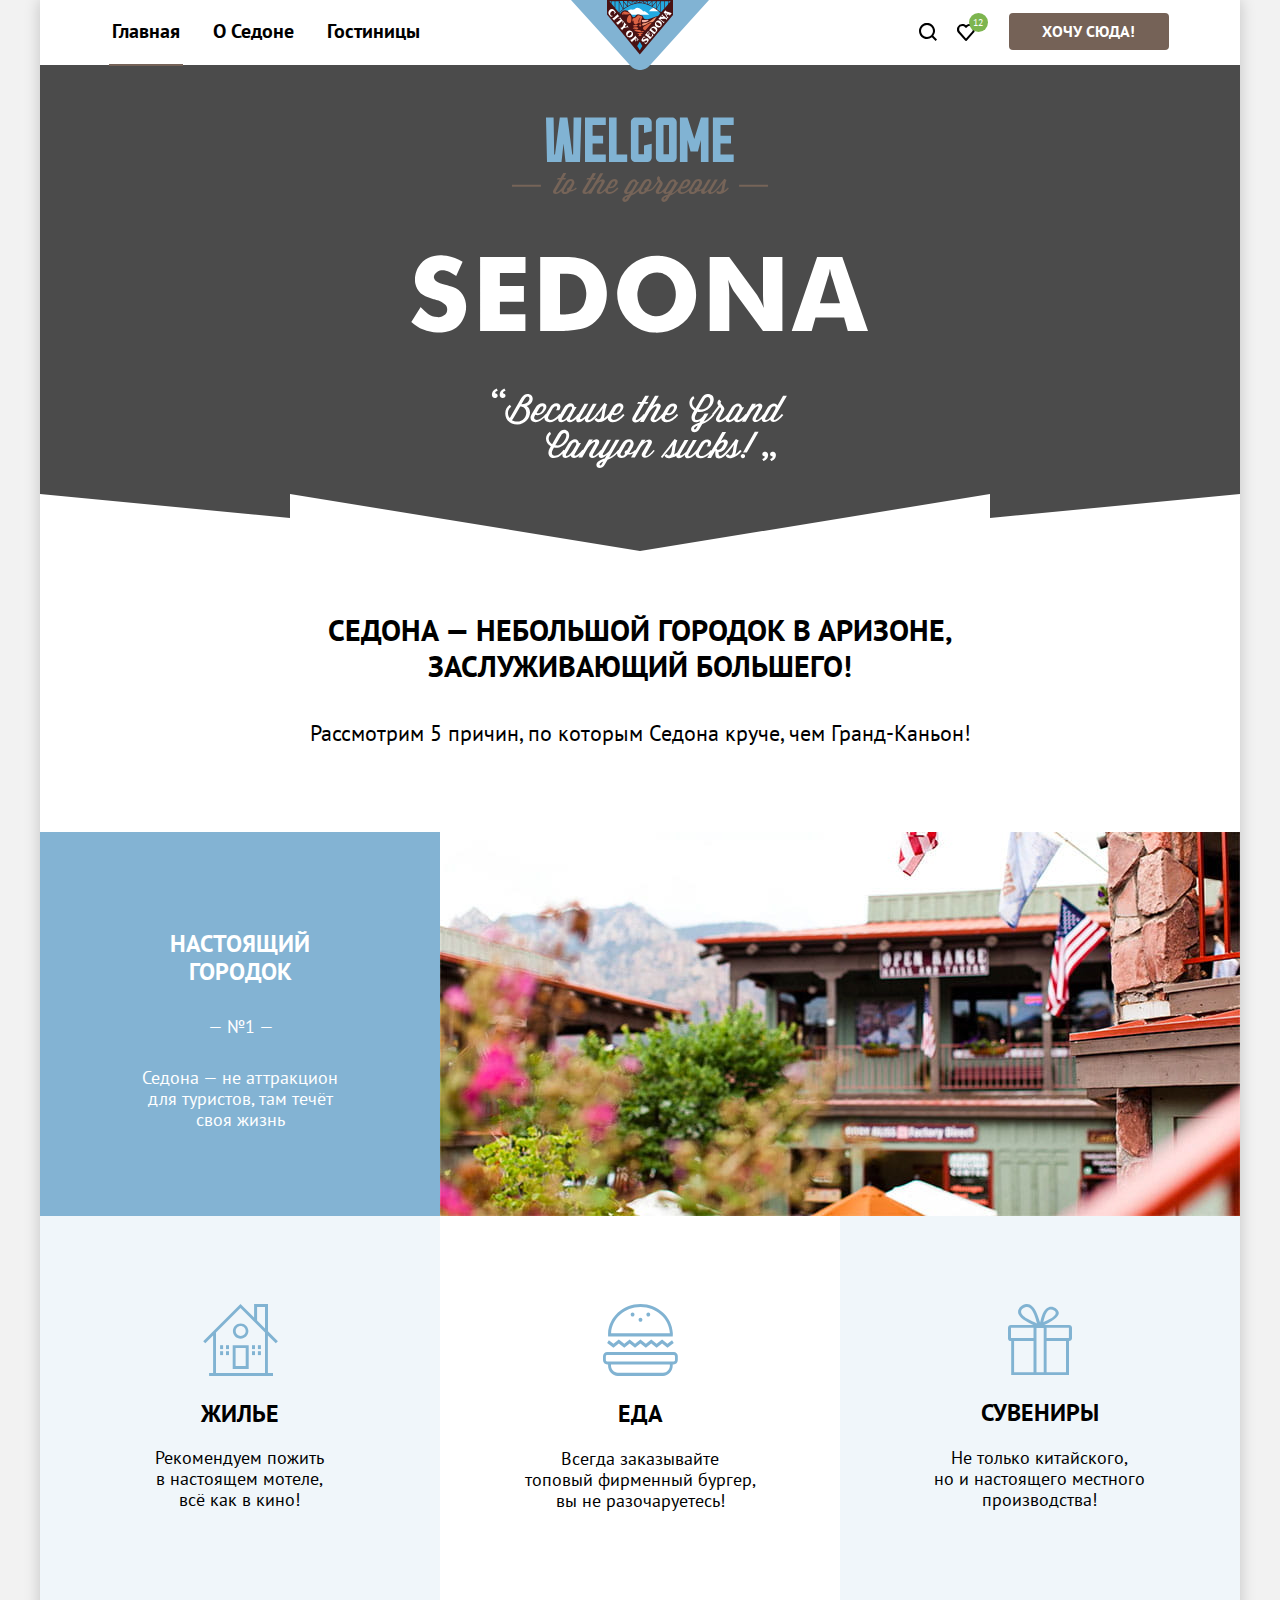
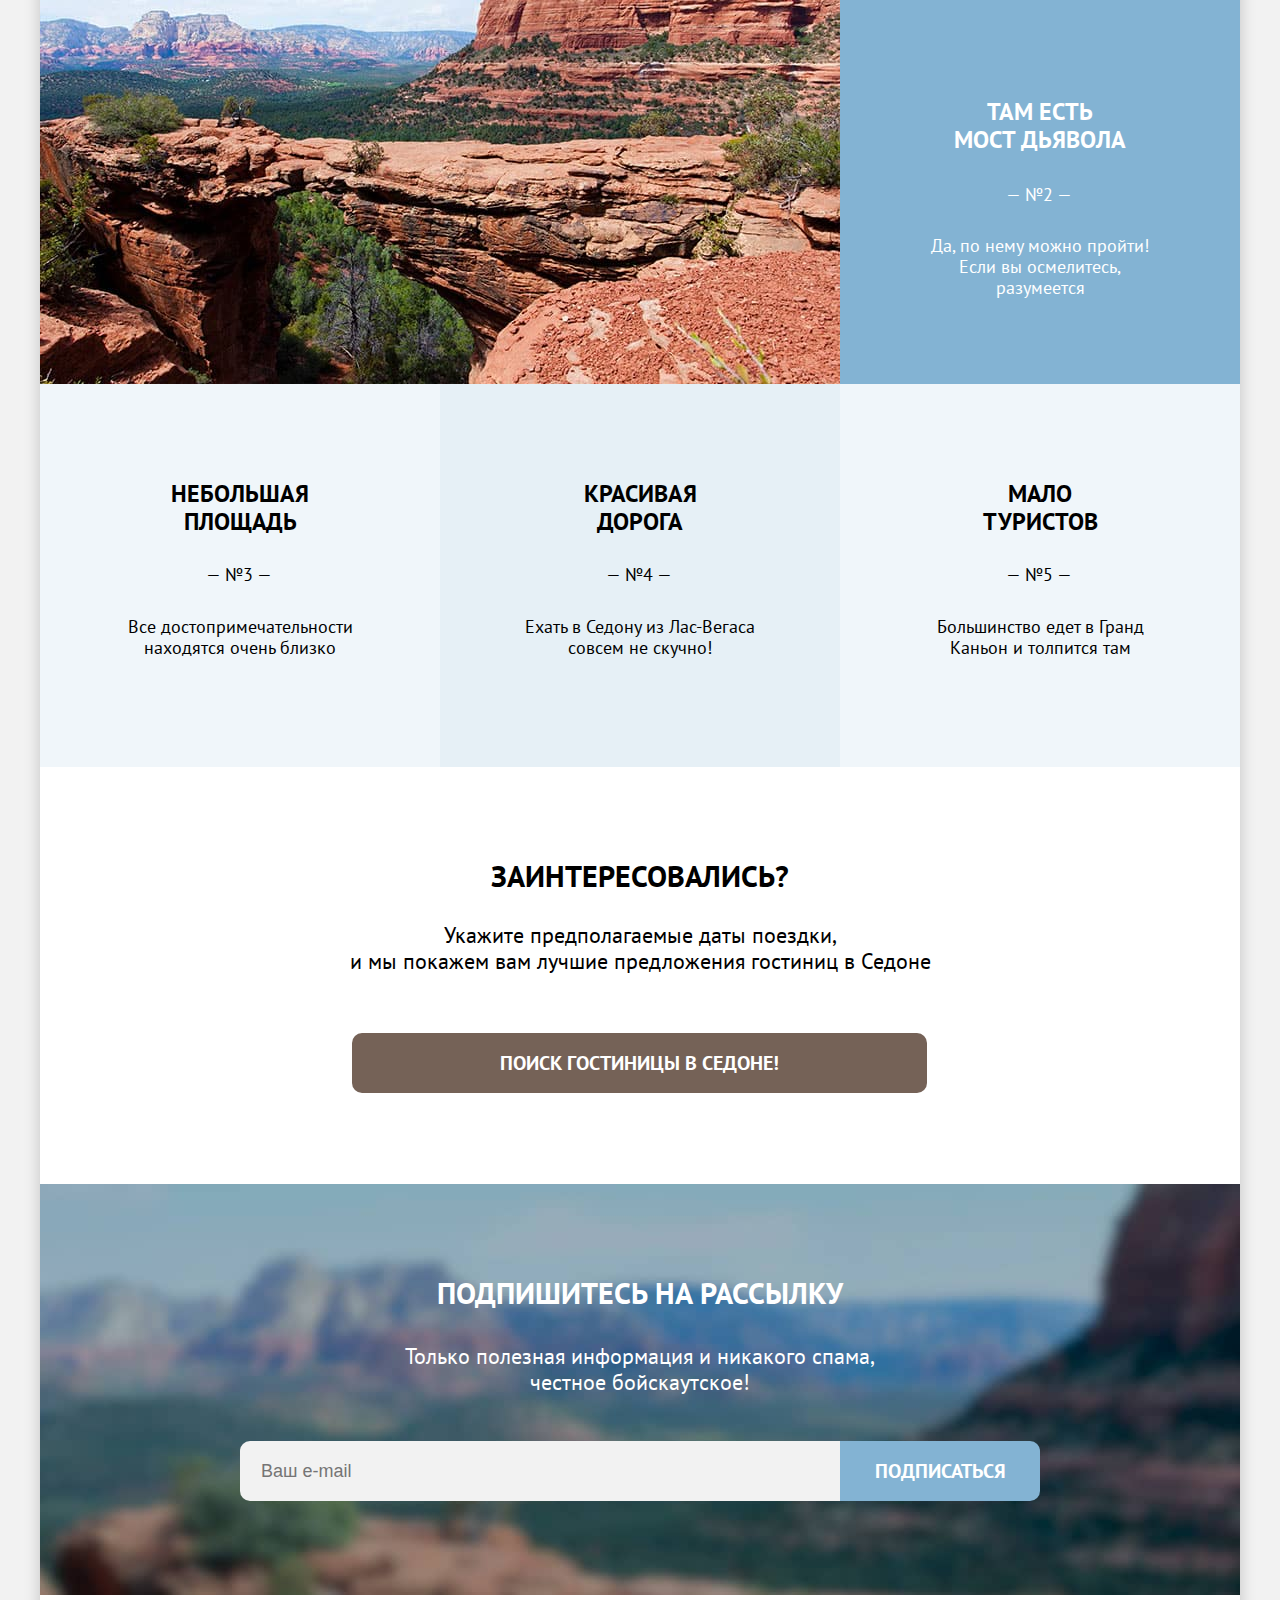
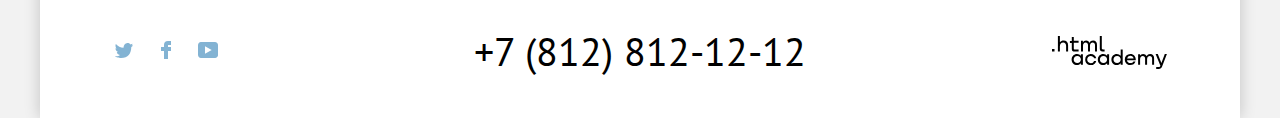
==== commit 23845a21: "21.11.2021 страница каталога." ====
--- a/index.html
+++ b/index.html
@@ -366,7 +366,7 @@
             <div class="date">
               <label class="modal-form form-date" for="auth-date-start">Дата заезда:</label>
               <input class="auth-form-field modal-field error right" type="text" id="auth-date-start"
-              name="auth-password"  value="27 апреля 2020">
+              name="date-start"  value="27 апреля 2020">
               <button class="field-group-buttton" type="button" >
               <svg width="15" height="15" viewBox="0 0 15 15"
                     fill="none" xmlns="http://www.w3.org/2000/svg">
@@ -391,7 +391,7 @@
             <div class="date">
               <label class="modal-form  form-date" for="auth-date-end">Дата выезда:</label>
               <input class="auth-form-field modal-field error right" type="text" id="auth-date-end"
-              name="auth-password"  value="1 сентября 2021">
+              name="data-end"  value="1 сентября 2021">
               <button class="field-group-buttton" type="button" >
               <svg width="15" height="15" viewBox="0 0 15 15"
                     fill="none" xmlns="http://www.w3.org/2000/svg">
@@ -413,8 +413,8 @@
               </button>
         </div>
         <p class="date-form-right">На эти даты есть свободные номера. Пока есть.</p>
-              <div class="number-form">
-                <div>
+              <div class="number-form-box">
+                <div class="number-form">
               <button class="button-more-less more" type="button">
                 <svg width="13" height="13"
                   viewBox="0 0 13 13" fill="none"
@@ -429,9 +429,9 @@
                   </svg></button>
               <label class="modal-form count-adults" for="adults">Взрослые:</label>
               <input class="number-form-field modal-field" type="number" id="adults"
-              name="adults" >
+              name="adults" value="2">
               </div>
-              <div>
+              <div class="number-form">
               <button class="button-more-less more" type="button"> <svg width="13" height="13"
                   viewBox="0 0 13 13" fill="none"
                   xmlns="http://www.w3.org/2000/svg"><path
@@ -446,22 +446,19 @@
               </button>
               <label class="modal-form count-children" for="children">Дети:
                 <span class="modal-info ::before">i</span>
-
                 <span class="modal-info-text">Укажите количество детей, которые будут с вами,
                                               возраст которых от 6 до 18 лет. Дети до 6 лет размещаются
                                               бесплатно.
                 </span>
               </label>
               <input class="number-form-field modal-field" type="number" id="children"
-              name="children" >
+              name="children" value="1" >
             </div>
               </div>
           <button class="modal-button" type="submit">Найти</button>
           </form>
         </section>
-
       </div>
-
     </div>
   </body>
 </html>
--- a/styles/style.css
+++ b/styles/style.css
@@ -15,7 +15,7 @@
     url("../fonts/ptsans-700.woff") format("woff");
   font-display: swap;
 }
-/*Общее*/
+/*General*/
 *,
 *::before,
 *::after {
@@ -66,8 +66,8 @@
   display: inline-flex;
   justify-content: center;
   align-items: center;
-  width: 160px;
-  height: 37px;
+  min-width: 160px;
+  min-height: 37px;
   border-radius: 4px;
   color: #ffffff;
   font-weight: bold;
@@ -407,7 +407,7 @@
   border-radius: 0px 0px 20px 20px;
   height: 61px;
   text-decoration: none;
-  letter-spacing: -1.7px;
+  letter-spacing: 0em;
   color: white;
   text-transform: uppercase;
   font-weight: bold;
@@ -795,7 +795,6 @@
 }
 .formbut {
   color: #ffffff;
-  font-weight: normal;
   text-decoration: none;
   font-family: inherit;
   border-radius: 4px;
@@ -803,11 +802,14 @@
   padding: 0px;
   margin: 0px;
   width: 160px;
-  height: 48px;
+  min-height: 48px;
   background-color: #83b3d3;
-  font-size: 20px;
-  line-height: 26px;
-}
+  font-size: 16px;
+  line-height: 21px;
+  text-transform: uppercase;
+  font-weight: bold;
+}
+
 .formbut:hover{
     background: #68A2CA;
 }
@@ -820,12 +822,16 @@
 }
 
 .formbut-white {
-  margin-top:10px;
-  padding-top:4px;
-  padding-bottom: 5px;
-  width: 100px;
-  height: 32px;
+  margin-top:13px;
+  min-width: 100px;
+  min-height: 32px;
   background-color: #949da300;
+  text-transform: none;
+  font-style: normal;
+  font-weight: normal;
+  font-size: 18px;
+  line-height: 23px;
+  text-align: center;
 }
 .formbut-white:hover {
   opacity: 60%;
@@ -893,8 +899,8 @@
 
 .button-load {
   margin: 1px auto 30px auto;
-  width: 625px;
-  height: 55px;
+  min-width: 625px;
+  min-height: 55px;
   color: #ffffff;
   background-color: #83b3d3;
   font-weight: bold;
@@ -905,6 +911,7 @@
   justify-content: center;
   text-transform: uppercase;
   border-radius: 4px;
+  text-align: center;
 }
 .button-load:hover{
   background-color:rgba(104, 162, 202, 1);
@@ -1033,83 +1040,64 @@
   margin: 0px 0px 45px 71px;
 }
 .catalog-filter {
-  padding: 0px 72px 83px 71px;
-
+  padding: 0px 72px 63px 71px;
+  margin-top: -5px;
   gap: 67px;
   grid-template-columns: auto 1fr 350px 160px;
   display: grid;
 
 }
 .inner-header-title {
+  display: flex;
+  width: 1130px;
   font-weight: bold;
   font-size: 60px;
   line-height: 78px;
   margin: 0px;
 }
 .breadcrumbs {
+  position: relative;
   width: 146px;
   margin: 0px;
+  margin-left: -15px;
+  margin-top: -9px;
   display: flex;
   list-style-type: none;
   padding: 0px;
-}
-.vector-link{
-  display: grid;
-  width: 28px;
-  height: 27px;
-  place-content: center;
-}
+  gap:10px;
+}
+.breadcrumbs::after{
+    display: block;
+    position: absolute;
+    content: "";
+    background-image: url(../img/other/vector-breadcrumbs.svg);
+    width: 5px;
+    height: 8px;
+    left: 48px;
+    bottom: 12px;
+    opacity: 30%;
+}
+
 .breadcrumbs-item {
+  padding:0 6px;
+  border: 3px solid rgba(131, 179, 211, 0);
+  border-radius: 4px;
   position: relative;
   margin: 0px;
-
-}
-.vector-link:hover {
-  opacity: 60%;
-}
-.vector-link:focus {
-  border: 3px solid #83B3D3;
-  border-radius: 4px;
-}
-.vector-link:active {
-  opacity: 60%;
-}
-
-.text-link{
-  display: grid;
-  width: 89px;
-  height: 27px;
-  place-content: center;
-  padding:0px 8px;
-}
-.text-link:hover {
-  opacity: 60%;
-}
-.text-link:focus {
-  border: 3px solid #83B3D3;
-  border-radius: 4px;
-}
-.text-link:active {
-  opacity: 60%;
-}
-
-
-.breadcrumbs-vektor::after{
-  display: block;
-  position: absolute;
-  content: "";
-  background-image: url('../img/other/vector-breadcrumbs.svg');
-  bottom: 0px;
-  width: 5px;
-  height: 7px;
-  left: 42px;
-  bottom: 8px;
-  left: 31px;
-  opacity: 30%;
-  }
-
+}
+.breadcrumbs-item:hover{
+  opacity: 0.6;
+}
+
+.breadcrumbs-item:focus-within{
+  border: 3px solid rgba(131, 179, 211, 1);
+}
+.breadcrumbs-item:active {
+  opacity: 0.3;
+}
 
 .catalog-products {
+  min-height: 407px;
   text-align: left;
   color: #ffffff;
   background-color: #858585;
@@ -1120,13 +1108,18 @@
 }
 
 .breadcrumbs-link {
+  display: flex;
+  align-items: center;
+  justify-content: center;
+  min-width: 28px;
+  min-height: 27px;
   color: #ffffff;
   text-decoration: none;
   font-size: 16px;
   line-height: 21px;
 }
 .filter-title {
-  margin-bottom: 34px;
+  margin-bottom: 31px;
   font-weight: bold;
   font-size: 20px;
   line-height: 26px;
@@ -1148,10 +1141,10 @@
   align-items: center;
   justify-content: center;
   position: absolute;
-  top: 2px;
-  left: 0;
-  width: 20px;
-  height: 20px;
+  top: 0;
+  left: 3px;
+  width: 19px;
+  height: 19px;
   background: rgba(255, 255, 255, 1);
   border-radius: 4px;
   border:none;
@@ -1246,10 +1239,12 @@
 }
 /*Поля ввода макс и мин цены*/
 .range-wrapper-inputs {
-  margin-bottom: 32px;
+  margin-bottom: 28px;
+  margin-top: 4px;
   display: flex;
 
     border-radius: 4px;
+
 }
 
 .catalog-filter-label {
@@ -1342,12 +1337,7 @@
     outline-style: none;
 
 }
-.catalog-filter-group {
-  margin: 0;
-  margin-bottom: 40px;
-  padding: 0;
-  border: none;
-}
+
 
 .catalog-filter-input::-webkit-outer-spin-button,
 .catalog-filter-input::-webkit-inner-spin-button {
@@ -1368,26 +1358,30 @@
 }
 
 .formbut-box {
-  margin-top: 40px;
+  margin-top: 61px;
+  margin-bottom: 9px;
   display: flex;
   flex-direction: column;
   align-items: center;
-  justify-content: center;
+  justify-content: flex-start;
 }
 
 .catalog-filter-group {
   border: 0px;
   margin: 0px;
+  margin-left:49px ;
   padding: 0px;
 }
 .sorting-title {
   display: grid;
   place-content: center;
-  margin: 0px 195px 0px 0px;
+  margin: 0px 152px 0px 0px;
   max-width: 337px;
+
   font-weight: bold;
   font-size: 30px;
   line-height: 39px;
+  text-transform: uppercase;
 }
 .button-light {
   width: 48px;
@@ -1399,7 +1393,7 @@
   display: flex;
   justify-content: space-between;
   margin: 0px 72px 45px 71px;
-  padding-top: 45px;
+  padding-top: 25px;
 }
 .sorting-type{
   display: grid;
@@ -1466,12 +1460,12 @@
   gap: 8px;
 }
 .catalog-list {
-  max-width: 1056px;
-  margin: 0 auto 31px auto;
-  grid-template-rows: repeat(4, 181px);
-  display: grid;
-  padding: 0px;
-}
+
+  margin: -20px 73px 10px 32px;
+  display: flex;
+  flex-direction: column;
+}
+
 .catalog-list li:last-of-type {
   border-bottom: 1px solid #e6e6e6;
 }
@@ -1480,28 +1474,35 @@
 }
 
 .catalog-item {
-
   border-top: 1px solid #e6e6e6;
   display: flex;
   padding-top: 31px;
-}
+  min-height: 181px;
+}
+.catalog-item-button {
+  border-top: 1px solid #e6e6e6;
+  padding-top: 31px;
+  min-height: 116px;
+  display: flex;
+  flex-direction: column;
+  }
 .product-card-link {
   margin-right: 36px;
 }
 .rating-product {
+  margin-top: 2px;
   margin-left: auto;
   display: flex;
   justify-content: space-between;
   align-items: center;
-  margin-left: auto;
   flex-direction: column;
 }
 .product-card-title {
-  margin-top:-23px;
+  margin-top:-15px;
   margin-left: -16px;
   display: grid;
   padding:10px 16px 10px 15px;
-  height: 51px;
+  min-height: 51px;
   font-weight: bold;
   font-size: 24px;
   line-height: 31px;
@@ -1522,10 +1523,13 @@
   outline: none;
 }
 .product-card-price {
-  margin: 1px auto 31px auto ;
+  display: flex;
+  margin: -9px 85px 32px auto;
   line-height: 23px;
+  justify-content: space-between;
 }
 .rating-form {
+  margin-bottom: 30px;
   font-weight: normal;
   color: #333333;
   background: #f2f2f2;
@@ -1556,7 +1560,7 @@
   align-items: center;
   display: flex;
   justify-content: space-between;
-  margin: 0px 72px 89px 72px;
+  margin: 0px 72px 0px 72px;
   width: 1056px;
 }
 .pagination {
@@ -1565,7 +1569,10 @@
   gap: 8px;
 }
 .button-detailed {
-  margin-right: 8px;
+  display: inline-flex;
+  text-align: center;
+  margin-right: 4px;
+  min-width: 151px;
   background:rgba(117, 98, 87, 1);
   font-size: 16px;
   line-height: 21px;
@@ -1598,6 +1605,7 @@
   border:none;
 }
 .button-favourites {
+  min-width: 159px;
   border: none;
   background: #83b3d3;
   font-size: 16px;
@@ -1626,8 +1634,8 @@
 .pagination-link {
   border-radius: 4px;
   display: grid;
-  width: 55px;
-  height: 55px;
+  min-width: 55px;
+  min-height: 55px;
   place-content: center;
   font-weight: bold;
   font-size: 20px;
@@ -1692,7 +1700,7 @@
   line-height: 23px;
   border: 2px solid rgba(229, 229, 229, 1);
   border-radius: 4px;
-  margin-left: 51px;
+  margin-left: 55px;
   width: 160px;
   height: 52px;
   padding-left:17px;
@@ -1715,14 +1723,14 @@
 
   width: 100%;
   margin: 0 auto;
-  padding: 94px 0px 94px 0px;
+  padding: 69px 0px 141px 0px;
   display: flex;
   flex-direction: column;
 
 }
 .form-title-inner {
   width: 800px;
-  margin: 0px;
+  margin: auto;
   font-weight: bold;
   font-size: 30px;
   line-height: 36px;
@@ -1787,7 +1795,7 @@
 
 .modal-container {
   z-index: 2;
-  display: flex;
+  display: none;
   justify-content: center;
   position: fixed;
   top: 0;
@@ -1799,8 +1807,7 @@
 .modal {
 
   position: relative;
-  margin: 396px 283px auto 282px;
-  padding: 62px 70px 70px 68px;
+  margin: auto;
   background-color: #FFFFFF;
   border-radius: 30px;
   box-shadow: 0px 25px 50px rgba(0, 0, 0, 0.15);
@@ -1836,7 +1843,9 @@
 }
 .modal-title {
   margin: 0;
-  margin-bottom: 32px;
+  margin-top:60px;
+  margin-left: 67px;
+  margin-bottom: 60px;
   font-family: "PT Sans";
   font-weight: bold;
   font-size: 30px;
@@ -1853,6 +1862,7 @@
   border-radius: 4px;
 }
 .form-date {
+  margin-top: 6px;
   width: 155px;
   min-height: 50px;
 }
@@ -1865,7 +1875,7 @@
   display: flex;
   min-height: 50px;
   width: 155px;
-  padding-left: 57px;
+  padding-left: 55px;
 }
 .modal-info{
   position: relative;
@@ -1886,13 +1896,13 @@
   background: #68A2CA;
 }
 .modal-info-text{
-display: none;
+display: flex;
 position: absolute;
 left:-5px;
-top:52px;
+top:54px;
 width:256px ;
 min-height:143px;
-padding:15px 18px 18px 22px;
+padding:20px 18px 18px 22px;
 background: #333333;
 box-shadow: 0px 15px 30px rgba(0, 0, 0, 0.3);
 border-radius: 10px;
@@ -1949,9 +1959,10 @@
 }
 
 .auth-form-field{
+  word-spacing: -2pt;
   width: 420px;
   height: 50px;
-  padding: 0px 19px 0px 19px;
+  padding: 1px 16px 2px 18px;
 }
 
 .more-less{
@@ -2001,7 +2012,7 @@
 }
 
 .number-form-field{
-  padding: 0px 55px;
+  padding: 0px 61px;
   width: 133px;
   height: 50px;
 
@@ -2025,6 +2036,7 @@
   margin: 0;
 }
 .date{
+  margin-left: 69px;
   position: relative;
   max-width: 575px;
   min-height: 50px;
@@ -2042,7 +2054,7 @@
 color: #FF5757;
 width: 420px;
 min-height: 29px;
-margin: 0px 0px 0px 156px;
+margin: -11px 0px 5px 224px;
 }
 .date-form-right{
 display: flex;
@@ -2053,11 +2065,11 @@
 color: #333333;;
 width: 420px;
 min-height: 29px;
-margin: 0px 0px 11px 156px;
-}
-.number-form{
-  display: flex;
-  justify-content: space-between;
+margin: -10px 0px 6px 224px;
+}
+.number-form-box{
+  margin-left: 70px;
+  display: flex;
   margin-bottom:40px;
   }
   element.style {
@@ -2065,11 +2077,18 @@
     display: flex;
     /* align-items: center; */
 }
+.number-form{
+  position: relative;
+  display: flex;
+  align-items: center;
+}
+
 .modal-button{
 display: flex;
 align-items: center;
 justify-content: center;
 padding:0px;
+margin-left: 69px;
 text-transform: uppercase;
 width: 575px;
 min-height: 60px;
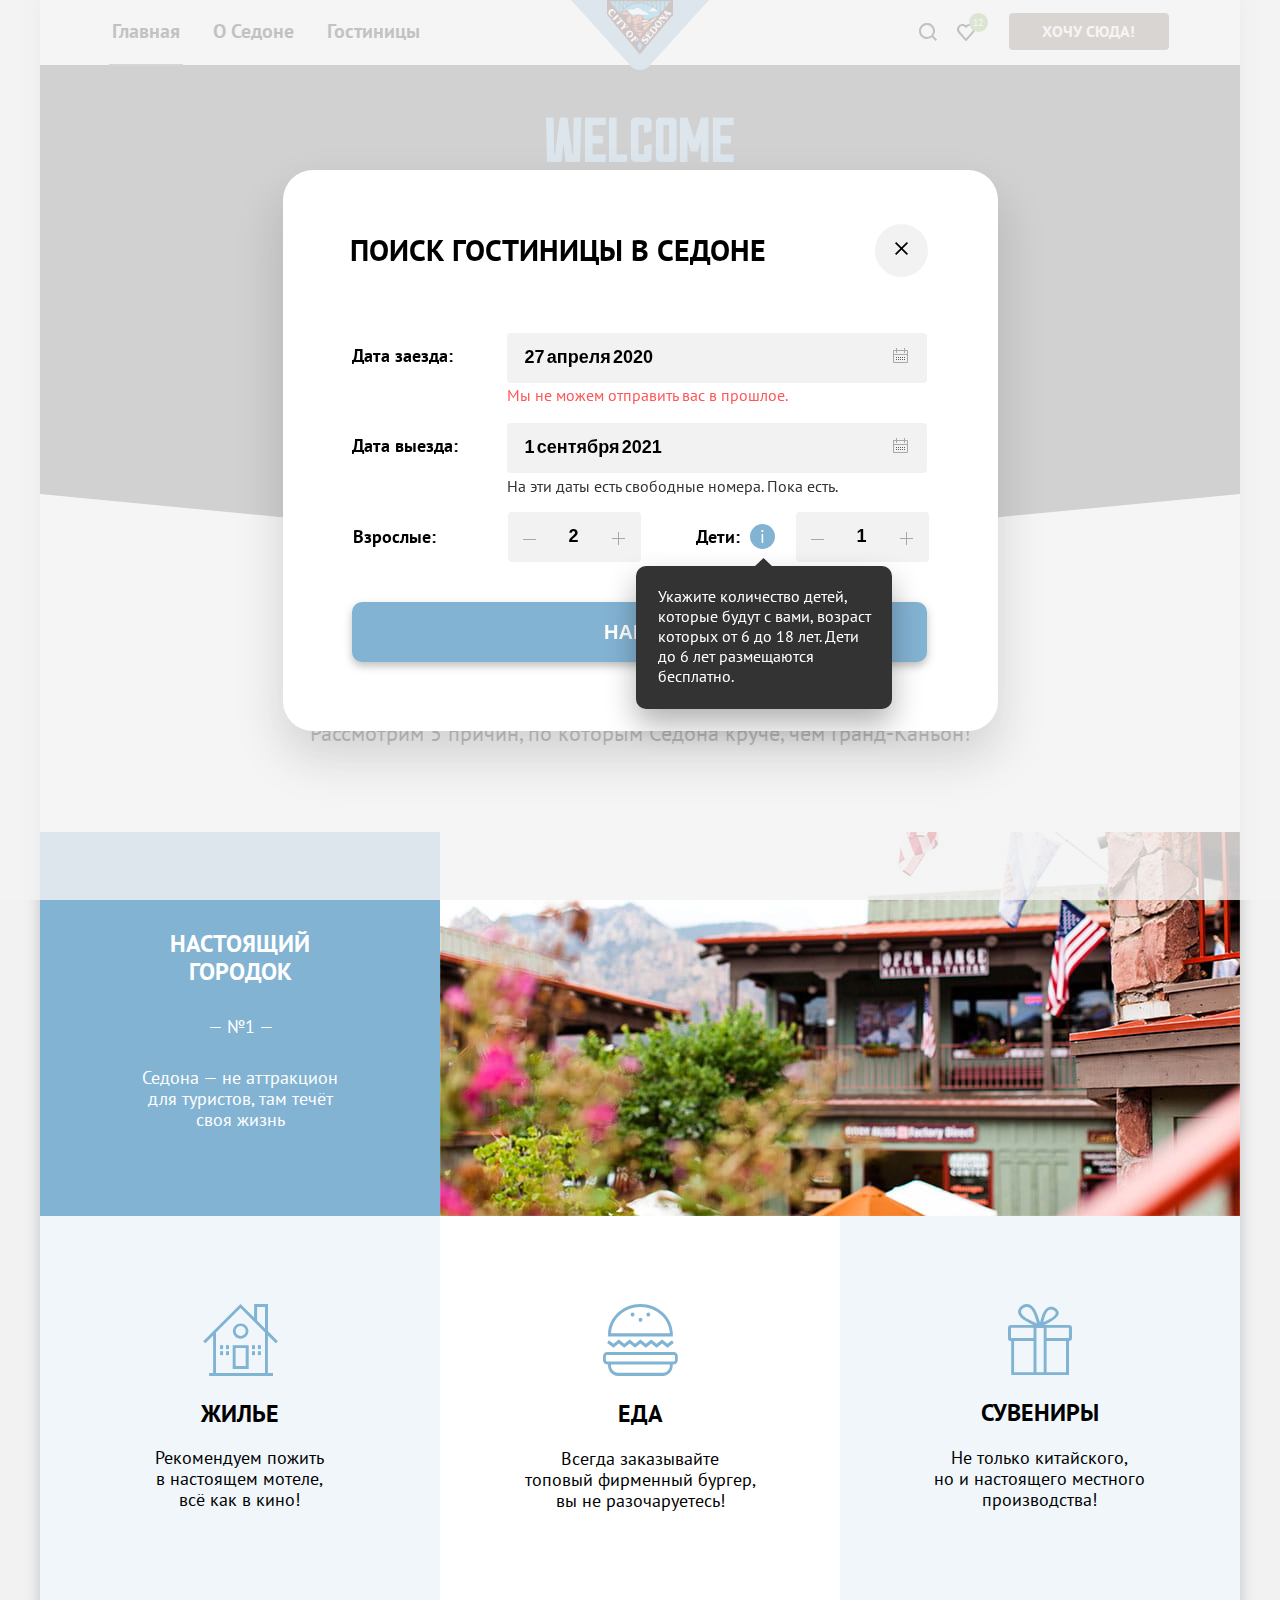
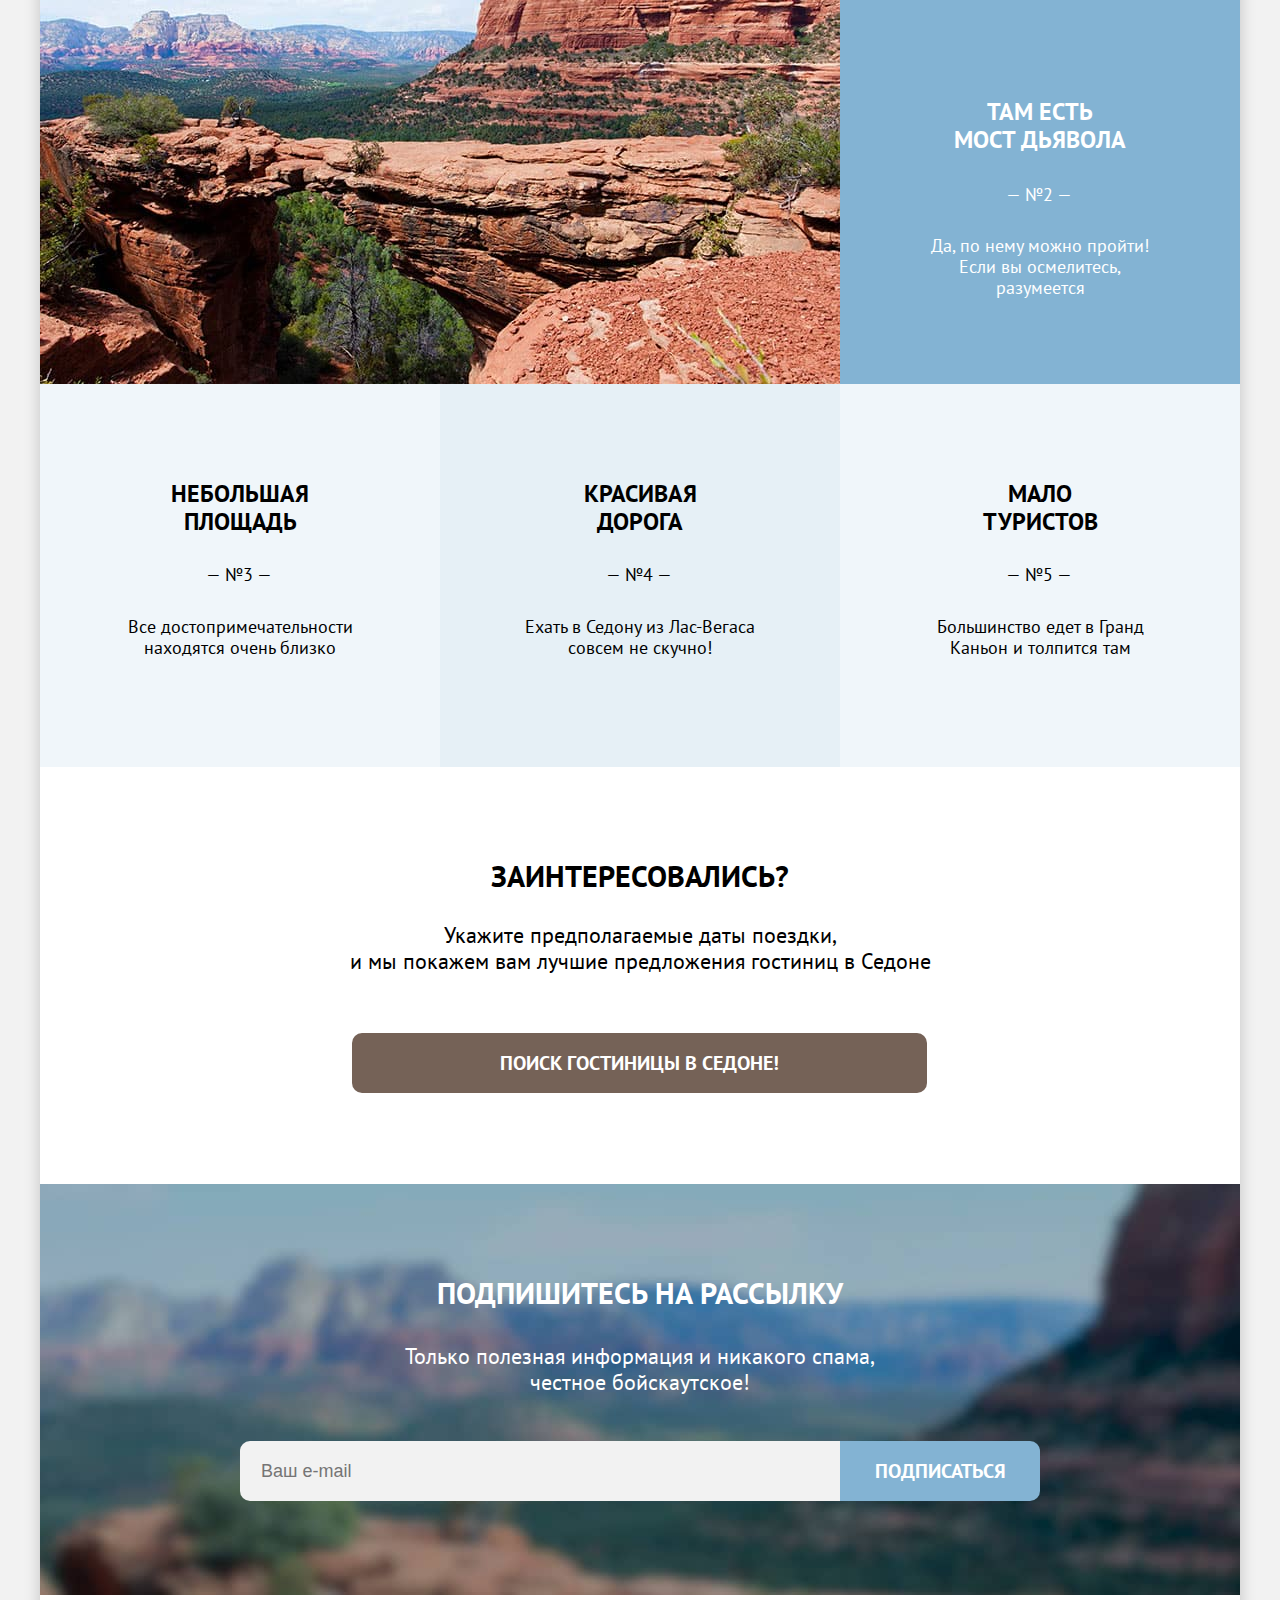
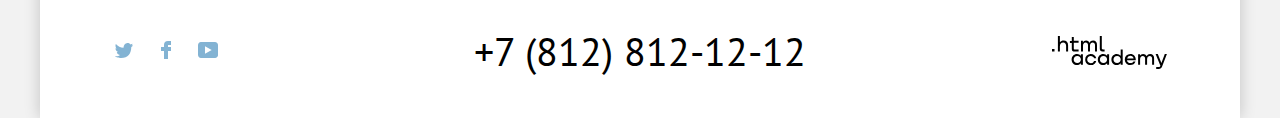
==== commit de23c19c: "21.11 Итоговые правки на страничке" ====
--- a/index.html
+++ b/index.html
@@ -3,7 +3,8 @@
   <head>
     <meta charset="utf-8" />
     <title>HTML Academy: Седона</title>
-    <link rel="stylesheet" href="styles/style.css" />
+    <link rel="stylesheet" href="styles/style.css"/>
+    <link rel="icon" href="../img/png/favicon.png" type="image/x-icon">
     </head>
   <body>
   <div class= "page-container">
--- a/styles/style.css
+++ b/styles/style.css
@@ -272,7 +272,7 @@
   flex-direction: column;
   justify-content: space-between;
   position: absolute;
-  top:52px;
+  top:50px;
   left: -178px;
   z-index: 1;
   box-sizing: border-box;
@@ -434,7 +434,7 @@
   height: 9px;
   background-image:url('../img/other/vectoropap.svg');
   top: -9px;
-  left: 189px;
+  left: 187px;
   content: "";
 }
 
@@ -1795,7 +1795,7 @@
 
 .modal-container {
   z-index: 2;
-  display: none;
+  display: flex;
   justify-content: center;
   position: fixed;
   top: 0;
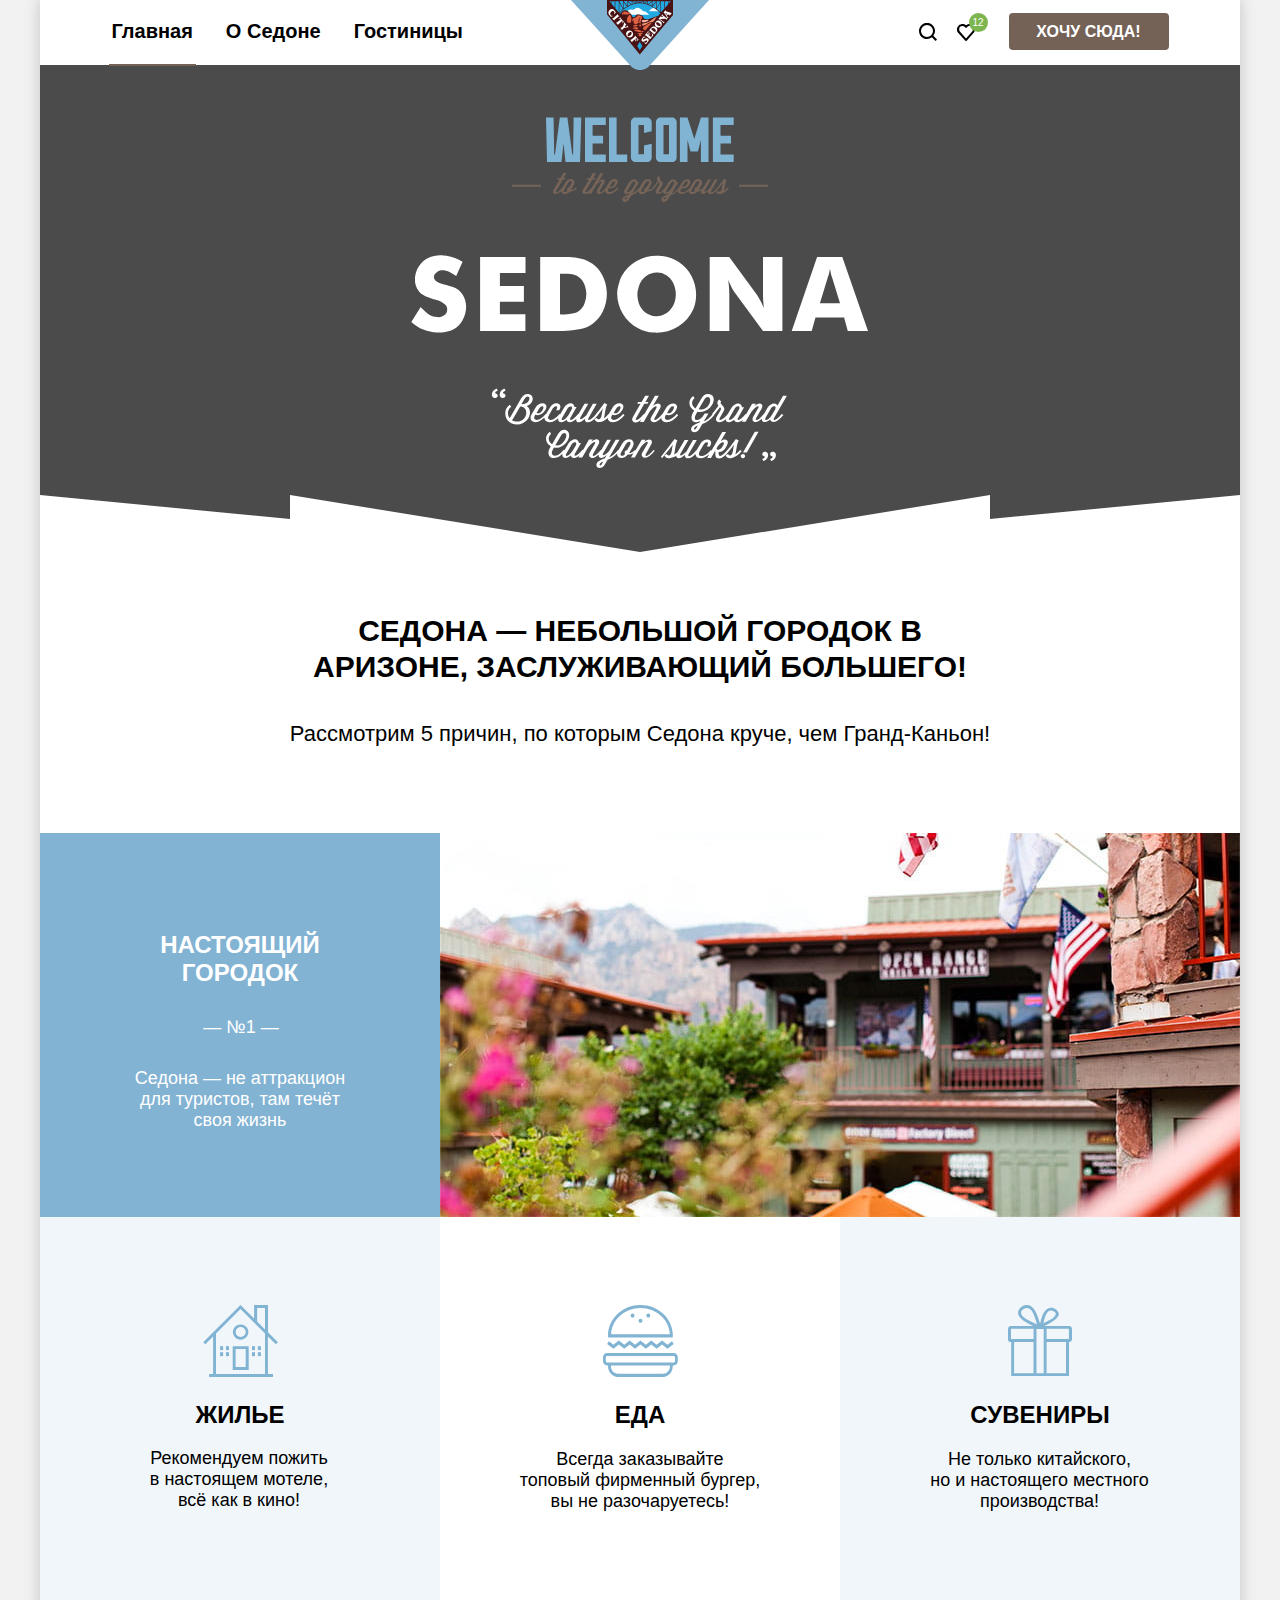
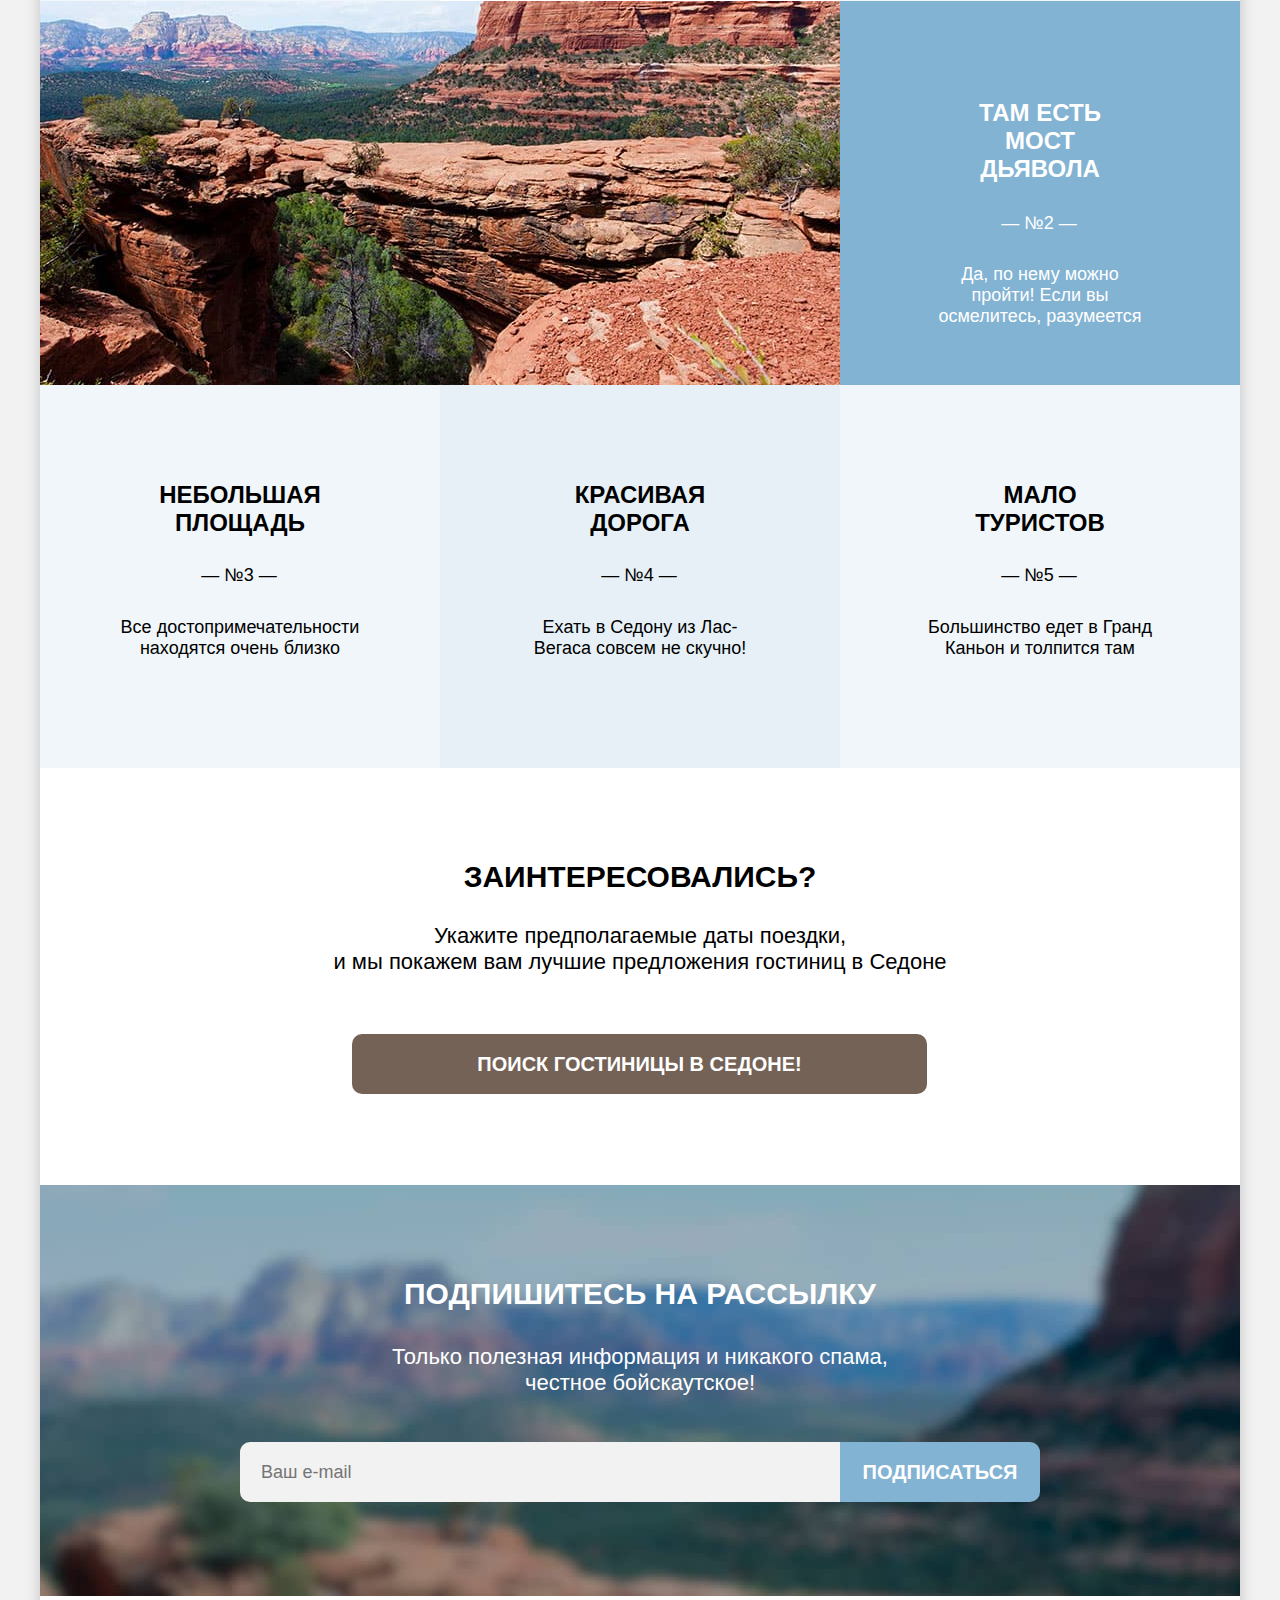
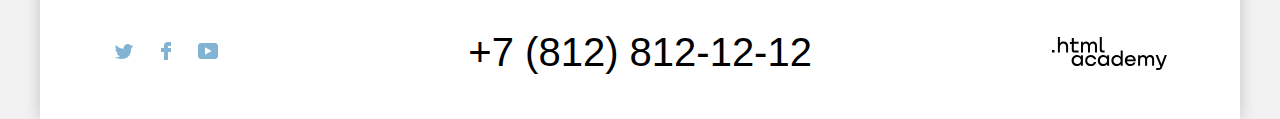
==== commit 486c71cf: "Седона на допуск к защите" ====
--- a/index.html
+++ b/index.html
@@ -12,7 +12,7 @@
       <nav class="navigation">
         <ul class=" link-list navigation-list">
           <li class="navigation-item ">
-            <a class=" link navigation-link navigation-link-current ::before"  href="index.html">Главная</a>
+            <a class=" link navigation-link navigation-link-current"  href="index.html">Главная</a>
           </li>
           <li class="navigation-item">
             <a class=" link navigation-link navigation-text" href="about.html">О Седоне</a>
@@ -55,8 +55,8 @@
               <span class="visually-hidden"> Избранное </span>
                 </a>
                 <span class="item-span">12</span>
-                <div class="popover popover-cart">
-                    <div class="popover-content ::before" >
+                <div class="popover popover-cart" hidden >
+                    <div class="popover-content" >
                     <ul class="popover-list link-list">
                       <li class="popover-item">
                         <a  href="#" class="item-contaner link-list  ">
@@ -124,7 +124,7 @@
 
     </header>
     <main class="main-cоntainer">
-      <section class="main ::before" >
+      <section class="main" >
         <h1 class="visually-hidden">Седона</h1>
         <div  class="content-box">
         <img  class="vector"
@@ -156,7 +156,7 @@
               height="384"
             />
             <div class="container-text">
-            <h3 class="catalog-title ::after">Настоящий городок</h3>
+            <h3 class="catalog-title">Настоящий городок</h3>
             <p class="catalog-text-white">
               Седона — не аттракцион для туристов, там течёт своя жизнь
             </p>
@@ -221,26 +221,26 @@
               height="384"
             />
             <div class="container-text">
-            <h3 class="catalog-title title-two ::after">Там есть мост дьявола</h3>
+            <h3 class="catalog-title title-two">Там есть мост дьявола</h3>
             <p class="catalog-text-white">
               Да, по нему можно пройти! Если вы осмелитесь, разумеется
             </p>
           </div>
           </li>
           <li class="describe-list rgb12">
-            <h3 class="catalog-header avter-header title-three ::after">Небольшая площадь</h3>
+            <h3 class="catalog-header avter-header title-three">Небольшая площадь</h3>
             <p class="catalog-text avter-text">
               Все достопримечательности находятся очень близко
             </p>
           </li>
           <li class="describe-list rgb120">
-            <h3 class="catalog-header avter-header title-four ::after">Красивая<br> дорога</h3>
+            <h3 class="catalog-header avter-header title-four">Красивая<br> дорога</h3>
             <p class="catalog-text avter-text">
               Ехать в Седону из Лас-Вегаса совсем не скучно!
             </p>
           </li>
           <li class="describe-list rgb12">
-            <h3 class="catalog-header avter-header title-five ::after">Мало<br>туристов</h3>
+            <h3 class="catalog-header avter-header title-five">Мало<br>туристов</h3>
             <p class="catalog-text avter-text">
               Большинство едет в Гранд Каньон и толпится там
             </p>
@@ -352,7 +352,7 @@
       </a>
       </footer>
   </div>
-  <div class="modal-container">
+  <div class="modal-container" hidden >
     <div class="modal modal-auth">
     <button class="modal-close-button">
       <svg width="13" height="13" viewBox="0 0 13 13" fill="none"
@@ -446,8 +446,8 @@
                   </svg>
               </button>
               <label class="modal-form count-children" for="children">Дети:
-                <span class="modal-info ::before">i</span>
-                <span class="modal-info-text">Укажите количество детей, которые будут с вами,
+                <span class="modal-info">i</span>
+                <span class="modal-info-text " hidden>Укажите количество детей, которые будут с вами,
                                               возраст которых от 6 до 18 лет. Дети до 6 лет размещаются
                                               бесплатно.
                 </span>
--- a/styles/style.css
+++ b/styles/style.css
@@ -1,5 +1,5 @@
 @font-face {
-  font-family: "PT sans";
+  font-family: "PT sans", sans-serif;
   font-style: normal;
   font-weight: 400;
   src: url("../fonts/ptsans-400.woff2") format("woff2"),
@@ -8,27 +8,30 @@
 }
 
 @font-face {
-  font-family: "PT sans";
+  font-family: "PT sans", sans-serif;
   font-style: normal;
   font-weight: 700;
   src: url("../fonts/ptsans-700.woff2") format("woff2"),
     url("../fonts/ptsans-700.woff") format("woff");
   font-display: swap;
 }
+
 /*General*/
+
 *,
 *::before,
 *::after {
   box-sizing: border-box;
 }
+
 img {
   max-width: 100%;
-
 }
 
 html {
   height: 100%;
 }
+
 .visually-hidden {
   position: absolute;
   width: 1px;
@@ -39,8 +42,8 @@
   clip: rect(0 0 0 0);
   overflow: hidden;
 }
+
 body {
-
   margin: 0;
   display: flex;
   flex-direction: column;
@@ -50,18 +53,15 @@
   margin-right: auto;
   padding-left: 40px;
   padding-right: 40px;
-  font-family: "PT sans";
+  font-family: "PT sans", sans-serif;
   font-size: 18px;
   font-weight: normal;
   font-style: normal;
   line-height: 21px;
-  background-color: #F2F2F2;
+  background-color: #f2f2f2;
   color: #000000;
 }
 
-.main {
-  flex-grow: 1;
-}
 .button {
   display: inline-flex;
   justify-content: center;
@@ -74,7 +74,9 @@
   text-transform: uppercase;
   text-decoration: none;
   font-family: inherit;
-}
+  border: none;
+}
+
 .cc {
   visibility: hidden;
   position: absolute;
@@ -85,12 +87,13 @@
 }
 
 .page-container {
-  box-shadow: 0px 0px 15px rgba(0, 0, 0, 0.2);
-  background-color: white;
+  box-shadow: 0 0 15px rgba(0, 0, 0, 0.2);
+  background-color: #ffffff;
   width: 1200px;
   margin: 0 auto;
-  padding: 0px;
-}
+  padding: 0;
+}
+
 .link-list {
   text-decoration: none;
   list-style-type: none;
@@ -102,18 +105,19 @@
 .page-header {
   justify-content: center;
   display: flex;
-  margin: 0px;
-  padding: 0px;
+  margin: 0;
+  padding: 0;
   height: auto;
   min-height: 65px;
 }
+
 .navigation {
   display: flex;
   min-width: 1057px;
   justify-content: space-between;
   align-items: flex-start;
-
-}
+}
+
 .navigation-list {
   gap: 33px;
   align-items: center;
@@ -121,28 +125,29 @@
   flex-wrap: wrap;
   width: 412px;
   height: 100%;
-  margin: 0px;
-  padding: 0px;
-
-}
+  margin: 0;
+  padding: 0;
+}
+
 .logo-pic {
   width: 138px;
   height: 65px;
   align-content: center;
   z-index: 2;
-
-}
+}
+
 .navigation-user {
   display: flex;
   flex-direction: row;
   justify-content: flex-end;
   align-items: flex-start;
-  padding: 0px;
+  padding: 0;
   padding-top: 13px;
-  min-width:250px;
-  height:100%;
+  min-width: 250px;
+  height: 100%;
   gap: 0;
 }
+
 .navigation-link {
   padding: 6px 12px 6px 12px;
   display: grid;
@@ -153,56 +158,63 @@
   font-size: 20px;
   line-height: 26px;
   text-decoration: none;
-
-
-}
+}
+
 .navigation-link:hover {
   color: #756257;
 }
+
 .navigation-link:focus {
   color: #756257;
   outline: 3px solid #83b3d3;
   box-sizing: border-box;
   border-radius: 10px;
-
-}
+}
+
 .navigation-link:active {
   color: rgba(117, 98, 87, 0.3);
   border: none;
 }
+
 .navigation-link-current::before {
   position: absolute;
-  right: 0px;
+  right: 0;
   bottom: -16px;
   left: 9px;
   height: 2px;
-  width: calc(100% - 9px*2);
+  width: calc(100% - 9px * 2);
   background-color: #756257;
   z-index: 2;
   content: "";
 }
 
 .icon-link {
-  padding:0px;
+  padding: 0;
   display: grid;
   height: 38px;
   width: 38px;
   place-items: center;
   color: #000000;
 }
+
 .icon {
-  fill:currentColor;
+  fill: currentColor;
 }
 
 .icon-link:hover {
   color: #756257;
 }
+
+.icon-link:hover ~ .popover[hidden] {
+  display: flex;
+}
+
 .icon-link :focus {
   color: #756257;
   border: 3px solid #83b3d3;
   border-radius: 10px;
-
-}
+}
+
 .icon-link:active {
   color: rgba(17, 98, 87, 0.3);
   box-sizing: border-box;
@@ -216,124 +228,140 @@
   font-size: 16px;
   line-height: 21px;
 }
+
 .link-header:hover {
   background: #615048;
 }
+
 .link-header:focus {
   background: #615048;
   border: 3px solid #83b3d3;
 }
+
 .link-header:active {
   background: #615048;
   color: rgba(255, 255, 255, 0.3);
   border: none;
 }
+
 .navigation-item {
-  padding-bottom:3px;
+  padding-bottom: 3px;
   text-align: center;
   max-width: 160px;
   margin-left: -12px;
   margin-right: -12px;
 }
- .icon-item{
-  margin: 0px;
-  padding:0px
-}
-.item-span{
+
+.icon-item {
+  margin: 0;
+  padding: 0;
+}
+
+.item-span {
   display: flex;
   justify-content: center;
   align-items: center;
   position: absolute;
   right: -3px;
-  top:0px;
-  width:19px ;
-  height:19px ;
-  display: flex;
-  color: #FFFFFF;
+  top: 0;
+  width: 19px;
+  height: 19px;
+  color: #ffffff;
   background-color: rgba(125, 181, 79, 1);
   border-radius: 50%;
   font-size: 10px;
   line-height: 13px;
 }
+
 .button-link {
-  margin-right: 0px;
+  margin-right: 0;
   margin-left: 24px;
 }
 
-.like{
+.like {
   position: relative;
 }
 /*Шапка стили конец!  не трогать!! */
 
 /*поповер*/
-.popover{
-
-  display: none;
+
+.popover {
+  display: flex;
   flex-direction: column;
   justify-content: space-between;
   position: absolute;
-  top:50px;
+  top: 50px;
   left: -178px;
   z-index: 1;
   box-sizing: border-box;
   width: 400px;
-  font-family: "PT Sans ", sans-serif;
+  font-family: "PT Sans", sans-serif;
   color: #242424;
-  background-color: #FFFFFF;
+  background-color: #ffffff;
   min-height: 232px;
   box-shadow: 0 25px 50px rgba(0, 0, 0, 0.15);
   border-radius: 20px;
   letter-spacing: -0.1em;
 }
-.popover-cart{
-  border-top: 1px solid #E5E5E5;
-}
-
-.popover-content{
+
+.popover[hidden] {
+  display: none;
+}
+
+.popover-cart {
+  border-top: 1px solid #e5e5e5;
+}
+
+.popover-content {
   position: relative;
-  padding: 0px 14px 0px 34px;
-}
-.popover-list{
+  padding: 0 14px 0 34px;
+}
+
+.popover-list {
   margin-top: 17px;
   margin-left: -9px;
-  padding: 0px;
+  padding: 0;
   display: flex;
   flex-direction: column;
 }
-.popover-item{
+
+.popover-item {
   display: flex;
   justify-content: space-between;
   align-items: center;
   margin-bottom: 12px;
-  }
-.popover-box{
+}
+
+.popover-box {
   position: relative;
   display: flex;
   width: 244px;
   align-items: flex-start;
   flex-direction: column;
 }
-.item-contaner{
+
+.item-contaner {
   color: #000000;
   display: flex;
   align-items: center;
   border-radius: 10px;
 }
 
-.item-contaner:hover{
+.item-contaner:hover {
   opacity: 0.6;
-
-}
-.item-contaner:focus{
+}
+
+.item-contaner:focus {
   outline: 3px solid rgba(131, 179, 211, 1);
 }
-.item-contaner:active{
+
+.item-contaner:active {
   opacity: 0.3;
 }
 
-.popover-img{
+.popover-img {
   margin-right: 17px;
-  display:grid;
+  display: grid;
   width: 48px;
   height: 48px;
   border-radius: 50%;
@@ -341,16 +369,19 @@
   background-size: cover;
   background-position: center;
 }
-.img-one{
-background-image: url('../img/jpg/hotel-2-small.jpg');
-}
-.img-two{
-background-image: url('../img/jpg/hotel-3-small.jpg');
-}
-.popover-title{
-  margin: 0px;
-
-  font-family: "PT Sans";
+
+.img-one {
+  background-image: url("../img/jpg/hotel-2-small.jpg");
+}
+
+.img-two {
+  background-image: url("../img/jpg/hotel-3-small.jpg");
+}
+
+.popover-title {
+  margin: 0;
+
+  font-family: "PT Sans", sans-serif;
   font-style: normal;
   font-weight: bold;
   font-size: 18px;
@@ -358,97 +389,102 @@
   word-spacing: 2pt;
   letter-spacing: -0.3px;
 }
+
 .poco-diablo {
-    letter-spacing: -0.2px;
-    word-spacing: 1pt;
-}
-.popover-discribtion{
-  display:block;
-  margin: 0px;
+  letter-spacing: -0.2px;
+  word-spacing: 1pt;
+}
+
+.popover-discribtion {
+  display: block;
+  margin: 0;
   margin-top: -20px;
-
-  font-family: PT Sans;
+  font-family: "PT Sans", sans-serif;
   font-style: normal;
   font-weight: normal;
   font-size: 16px;
   line-height: 40px;
   letter-spacing: normal;
-
-}
-.delete{
-  color:rgba(0, 0, 0, 0.2);
+}
+
+.delete {
+  color: rgba(0, 0, 0, 0.2);
   display: grid;
-  width:36px;
-  height:36px;
+  width: 36px;
+  height: 36px;
   margin-top: -19px;
   place-content: center;
-  border:none;
+  border: none;
   border-radius: 10px;
-  background-color:#68a3ca00;
-}
-.delete-svg{
-  fill:currentColor;
-}
-
-.delete:hover{
-color:rgba(0, 0, 0, 1)
-}
-.delete:focus{
-  outline: 3px solid #83B3D3;
-}
-.delete:active{
-color:rgba(0, 0, 0, 0.1);
-outline:none;
-}
-.popover-link{
-  display:grid ;
+  background-color: #68a3ca00;
+}
+
+.delete-svg {
+  fill: currentColor;
+}
+
+.delete:hover {
+  color: rgba(0, 0, 0, 1);
+}
+
+.delete:focus {
+  outline: 3px solid #83b3d3;
+}
+
+.delete:active {
+  color: rgba(0, 0, 0, 0.1);
+  outline: none;
+}
+
+.popover-link {
+  display: grid;
   width: 100%;
   background: #756257;
-  border-radius: 0px 0px 20px 20px;
+  border-radius: 0 0 20px 20px;
   height: 61px;
   text-decoration: none;
-  letter-spacing: 0em;
-  color: white;
+  letter-spacing: 0;
+  color: #ffffff;
   text-transform: uppercase;
   font-weight: bold;
   font-size: 16px;
   line-height: 21px;
   place-content: center;
 }
-.popover-link:hover{
+
+.popover-link:hover {
   background: #615048;
 }
 
-.popover-link:focus{
+.popover-link:focus {
   background: #615048;
-  border: 3px solid #83B3D3;
-}
-.popover-link:active{
-color: rgba(255, 255, 255, 0.3);
-border:none;
-}
-
-.popover-content::before{
-  position: absolute;
-  width:20px;
+  border: 3px solid #83b3d3;
+}
+
+.popover-link:active {
+  color: rgba(255, 255, 255, 0.3);
+  border: none;
+}
+
+.popover-content::before {
+  position: absolute;
+  width: 20px;
   height: 9px;
-  background-image:url('../img/other/vectoropap.svg');
+  background-image: url("../img/other/vectoropap.svg");
   top: -9px;
   left: 187px;
   content: "";
 }
 
 /*Главная страница /главный блок*/
-.form {
-  width: 100%;
-  margin: 0 auto;
-  padding: 0px;
-}
+
+
 .advantages-pic {
   min-height: 100%;
-  margin: 0px;
-  padding: 0px;
-}
+  margin: 0;
+  padding: 0;
+}
+
 .main {
   position: relative;
   background-color: #4b4b4b;
@@ -456,37 +492,43 @@
   background-repeat: no-repeat;
   background-size: cover;
   background-position: center;
-}
+  flex-grow: 1;
+}
+
 .main ::before {
   display: block;
   position: absolute;
   content: "";
   background-image: url("../img/other/vector.svg");
-  bottom: 0px;
+  bottom: 0;
   width: 1200px;
   height: 57px;
 }
+
 .content-box {
   text-align: center;
   padding-top: 52px;
   padding-bottom: 78px;
 }
+
 .text-box-main {
   max-width: 720px;
   margin: 61px auto 81px;
 }
+
 .header-text {
   font-weight: bold;
   font-size: 30px;
   line-height: 36px;
   text-align: center;
   text-transform: uppercase;
-  padding: 0px;
-  margin: 0px;
+  padding: 0;
+  margin: 0;
   margin-bottom: 31px;
 }
+
 .text-main {
-  margin: 0px;
+  margin: 0;
   font-size: 22px;
   line-height: 36px;
   text-align: center;
@@ -495,7 +537,7 @@
 
 /*Главная страница/каталог*/
 .advantage {
-  margin: 0px;
+  margin: 0;
 }
 
 .advantage-container {
@@ -507,13 +549,14 @@
 }
 
 .advantage-content {
-
   display: flex;
   background-color: #83b3d3;
 }
-.advantage-reverse{
-flex-direction: row-reverse;
-}
+
+.advantage-reverse {
+  flex-direction: row-reverse;
+}
+
 .container-text {
   width: 400px;
   margin-left: 91px;
@@ -527,44 +570,46 @@
   background-color: #ffffff;
   padding-left: 0;
 }
-.describe-item{
+
+.describe-item {
   padding: 88px 75px 82px 75px;
   display: flex;
   width: 400px;
   flex-direction: column;
   align-items: center;
 }
+
 .describe-list {
   display: flex;
   width: 400px;
   flex-direction: column;
   padding: 96px 75px 81px 75px;
 }
+
 .rgb12 {
   background-color: rgba(131, 179, 211, 0.12);
-
 }
 
 .rgb120 {
   background-color: rgba(131, 179, 211, 0.2);
-
 }
 
 .catalog-text {
   min-height: 73px;
-  margin:0px;
+  margin: 0;
   padding-top: 3px;
   max-width: 250px;
   text-align: center;
 }
-.house-discribe{
-    padding-right: 2px;
-    padding-top:2px;
-
-}
-.prezent-discribe{
-    padding-top: 3px;
-    padding-right: 1px;
+
+.house-discribe {
+  padding-right: 2px;
+  padding-top: 2px;
+}
+
+.prezent-discribe {
+  padding-top: 3px;
+  padding-right: 1px;
 }
 
 .pic-box {
@@ -573,6 +618,7 @@
   text-align: center;
   margin-bottom: 20px;
 }
+
 .text-box {
   padding-left: 75px;
   padding-right: 75px;
@@ -586,7 +632,6 @@
   margin-right: auto;
 }
 
-
 .advantages-box {
   width: 1200;
   display: flex;
@@ -607,11 +652,11 @@
   line-height: 28px;
   text-align: center;
   text-transform: uppercase;
-  margin:0px;
+  margin: 0;
   margin-bottom: 17px;
-
-}
-.avter-header{
+}
+
+.avter-header {
   margin-bottom: 77px;
 }
 
@@ -627,9 +672,10 @@
   margin: 0;
   margin-bottom: 81px;
 }
+
 .catalog-text-white {
-  padding-right: 0px;
-  padding-top: 0px;
+  padding-right: 0;
+  padding-top: 0;
   text-align: center;
   color: #ffffff;
 }
@@ -640,8 +686,8 @@
   height: 25px;
   padding-top: 2px;
   left: -15px;
-  top:calc(100% + 28px);
-  font-family: 'PT Sans';
+  top: calc(100% + 28px);
+  font-family: "PT Sans", sans-serif;
   font-style: normal;
   font-weight: normal;
   font-size: 18px;
@@ -650,17 +696,19 @@
   text-transform: uppercase;
   content: "— №1 —";
 }
-.title-two{
+
+.title-two {
   padding-left: 23px;
   padding-right: 23px;
 }
+
 .title-two::after {
   position: absolute;
   width: 250px;
   height: 25px;
   left: -17px;
-  top:calc(100% + 28px);
-  font-family: PT Sans;
+  top: calc(100% + 28px);
+  font-family: "PT Sans", sans-serif;
   font-style: normal;
   font-weight: normal;
   font-size: 18px;
@@ -669,13 +717,14 @@
   text-transform: uppercase;
   content: "— №2 —";
 }
+
 .title-three::after {
   position: absolute;
   width: 250px;
   height: 25px;
   left: -1px;
   top: calc(100% + 28px);
-  font-family: PT Sans;
+  font-family: "PT Sans", sans-serif;
   font-style: normal;
   font-weight: normal;
   font-size: 18px;
@@ -684,13 +733,14 @@
   text-transform: uppercase;
   content: "— №3 —";
 }
+
 .title-four::after {
   position: absolute;
   width: 250px;
   height: 25px;
   left: -1px;
   top: calc(100% + 28px);
-  font-family: PT Sans;
+  font-family: "PT Sans", sans-serif;
   font-style: normal;
   font-weight: normal;
   font-size: 18px;
@@ -706,7 +756,7 @@
   height: 25px;
   left: -1px;
   top: calc(100% + 28px);
-  font-family: PT Sans;
+  font-family: "PT Sans", sans-serif;
   font-style: normal;
   font-weight: normal;
   font-size: 18px;
@@ -715,6 +765,7 @@
   text-transform: uppercase;
   content: "— №5 —";
 }
+
 .catalog-title-white {
   color: #ffffff;
   font-weight: bold;
@@ -723,41 +774,44 @@
   text-align: center;
   text-transform: uppercase;
 }
-
-
 
 /*Главная/блок с формой*/
 .form-container {
   width: 800px;
   margin: 94px 200px;
 }
+
 .box-form {
   margin: 0 auto;
   text-align: center;
   align-content: center;
 }
+
 .form {
   width: 100%;
   margin: 0 auto;
-  padding: 91px 0px 94px 0px;
-
+  padding: 0;
+  padding-top: 91px;
+  padding-bottom: 94px;
   display: flex;
   flex-direction: column;
   align-items: center;
-  background-color: #e5e5e5;
+  background-color: #4b4b4b;
   color: #ffffff;
   background-image: url("../img/jpg/backgroundform.jpg");
   background-repeat: no-repeat;
   background-size: cover;
   background-position: center;
-  }
+}
+
 .search {
-  background-color: white;
+  background-color: #ffffff;
   align-content: center;
   padding: 91px;
   padding-right: 240px;
   padding-left: 240px;
 }
+
 .search-describe {
   font-size: 22px;
   line-height: 26px;
@@ -766,41 +820,45 @@
   margin-top: -3px;
   margin-left: auto;
   margin-right: auto;
-  padding: 0px;
-}
+  padding: 0;
+}
+
 .form-title {
   padding: 94px 240px 15px 240px;
   width: 720px;
-  margin: 0px;
+  margin: 0;
   font-weight: bold;
   font-size: 30px;
   line-height: 36px;
   text-align: center;
   text-transform: uppercase;
 }
+
 .form-text {
-  margin: 0px 240px 26px 240px;
+  margin: 0 240px 26px 240px;
   width: 720px;
   font-size: 22px;
   line-height: 26px;
   text-align: center;
 }
+
 .form-user {
   display: inline-flex;
-  margin: 20px auto 0px auto;
+  margin: 20px auto 0 auto;
   width: 800px;
   font-size: 18px;
   line-height: 26px;
   align-items: center;
 }
+
 .formbut {
   color: #ffffff;
   text-decoration: none;
   font-family: inherit;
   border-radius: 4px;
-  border: 0px;
-  padding: 0px;
-  margin: 0px;
+  border: 0;
+  padding: 0;
+  margin: 0;
   width: 160px;
   min-height: 48px;
   background-color: #83b3d3;
@@ -810,19 +868,21 @@
   font-weight: bold;
 }
 
-.formbut:hover{
-    background: #68A2CA;
-}
-.formbut:focus{
-    border: 3px solid #FFFFFF;
-}
-.formbut:active{
+.formbut:hover {
+  background: #68a2ca;
+}
+
+.formbut:focus {
+  border: 3px solid #ffffff;
+}
+
+.formbut:active {
   color: rgba(255, 255, 255, 0.3);
-  border:none;
+  border: none;
 }
 
 .formbut-white {
-  margin-top:13px;
+  margin-top: 13px;
   min-width: 100px;
   min-height: 32px;
   background-color: #949da300;
@@ -833,24 +893,22 @@
   line-height: 23px;
   text-align: center;
 }
+
 .formbut-white:hover {
   opacity: 60%;
   background-color: #949da300;
 }
+
 .formbut-white:focus {
-  outline: 3px solid #83B3D3;
+  outline: 3px solid #83b3d3;
   background-color: #949da300;
-  border:none
-}
+  border: none;
+}
+
 .formbut-white:active {
   opacity: 30%;
   background-color: #949da300;
   outline: none;
-}
-
-
-.control {
-  margin-bottom: 13px;
 }
 
 .field {
@@ -858,8 +916,8 @@
   padding-right: 20px;
   padding-top: 2px;
   background: #f2f2f2;
-  border-radius: 10px 0px 0px 10px;
-  border: 0px;
+  border-radius: 10px 0 0 10px;
+  border: 0;
   width: 600px;
   height: 60px;
   font-size: 18px;
@@ -867,9 +925,11 @@
   font-style: normal;
   font-weight: normal;
 }
+
 .field:hover {
   background: #e6e6e6;
 }
+
 .field:focus {
   width: 559px;
   height: 60px;
@@ -877,19 +937,22 @@
   border: 3px solid #83b3d3;
   outline: none;
 }
+
 .field:active {
   background: #ffffff;
   outline: 2px solid #000000;
   border: none;
 }
-.error{
-  border: 2px solid #FF5757;
-}
+
+.error {
+  border: 2px solid #ff5757;
+}
+
 .button-form {
   background-color: #83b3d3;
-  padding: 0px;
-  border: 0px;
-  margin: 0px;
+  padding: 0;
+  border: 0;
+  margin: 0;
   position: absolute;
   width: 200px;
   height: 60px;
@@ -913,17 +976,18 @@
   border-radius: 4px;
   text-align: center;
 }
-.button-load:hover{
-  background-color:rgba(104, 162, 202, 1);
-
-}
-.button-load:focus{
-  background-color:rgba(104, 162, 202, 1);
+
+.button-load:hover {
+  background-color: rgba(104, 162, 202, 1);
+}
+
+.button-load:focus {
+  background-color: rgba(104, 162, 202, 1);
   border: 3px solid #756257;
   border-radius: 4px;
 }
-.button-load:active{
-  color:rgba(104, 162, 202, 1);
+
+.button-load:active {
   color: rgba(255, 255, 255, 0.3);
 }
 /*footer main*/
@@ -938,13 +1002,13 @@
   padding-right: 50px;
   padding-bottom: 31px;
   padding-top: 36px;
-
-}
+}
+
 .foot-list {
   display: flex;
-  padding: 0px;
+  padding: 0;
   justify-content: center;
-  margin: 0px;
+  margin: 0;
   margin-right: 126px;
   margin-top: -2px;
   flex-wrap: nowrap;
@@ -965,14 +1029,17 @@
   text-decoration: none;
   text-align: center;
 }
+
 .tell:hover {
   color: #756257;
 }
+
 .tell:focus {
   color: #756257;
   outline: 3px solid #83b3d3;
   border-radius: 10px;
 }
+
 .tell:active {
   color: rgba(117, 98, 87, 0.3);
   outline: none;
@@ -987,9 +1054,11 @@
   padding: 10px;
   color: #000000;
 }
-.logo{
+
+.logo {
   fill: currentColor;
 }
+
 .footer-logo:hover {
   color: #756257;
 }
@@ -999,6 +1068,7 @@
   border: 3px solid #83b3d3;
   border-radius: 10px;
 }
+
 .footer-logo:active {
   color: rgba(117, 98, 87, 0.3);
 }
@@ -1008,11 +1078,13 @@
   place-items: center;
   width: 42px;
   height: 42px;
-  color: #83B3D3;
-}
+  color: #83b3d3;
+}
+
 .footer-icon {
   fill: currentColor;
 }
+
 .link-footer-icon:hover {
   color: #68a2ca;
 }
@@ -1022,6 +1094,7 @@
   border: 3px solid #83b3d3;
   border-radius: 10px;
 }
+
 .link-footer-icon:active {
   color: rgba(104, 162, 202, 0.3);
   border: none;
@@ -1037,61 +1110,66 @@
   grid-row-end: 1;
   width: 628px;
   padding-top: 30px;
-  margin: 0px 0px 45px 71px;
-}
+  margin: 0 0 45px 71px;
+}
+
 .catalog-filter {
-  padding: 0px 72px 63px 71px;
+  padding: 0 72px 63px 71px;
   margin-top: -5px;
   gap: 67px;
   grid-template-columns: auto 1fr 350px 160px;
   display: grid;
-
-}
+}
+
 .inner-header-title {
   display: flex;
   width: 1130px;
   font-weight: bold;
   font-size: 60px;
   line-height: 78px;
-  margin: 0px;
-}
+  margin: 0;
+}
+
 .breadcrumbs {
   position: relative;
   width: 146px;
-  margin: 0px;
+  margin: 0;
   margin-left: -15px;
   margin-top: -9px;
   display: flex;
   list-style-type: none;
-  padding: 0px;
-  gap:10px;
-}
-.breadcrumbs::after{
-    display: block;
-    position: absolute;
-    content: "";
-    background-image: url(../img/other/vector-breadcrumbs.svg);
-    width: 5px;
-    height: 8px;
-    left: 48px;
-    bottom: 12px;
-    opacity: 30%;
+  padding: 0;
+  gap: 10px;
+}
+
+.breadcrumbs::after {
+  display: block;
+  position: absolute;
+  content: "";
+  background-image: url("../img/other/vector-breadcrumbs.svg");
+  width: 5px;
+  height: 8px;
+  left: 48px;
+  bottom: 12px;
+  opacity: 30%;
 }
 
 .breadcrumbs-item {
-  padding:0 6px;
+  padding: 0 6px;
   border: 3px solid rgba(131, 179, 211, 0);
   border-radius: 4px;
   position: relative;
-  margin: 0px;
-}
-.breadcrumbs-item:hover{
+  margin: 0;
+}
+
+.breadcrumbs-item:hover {
   opacity: 0.6;
 }
 
-.breadcrumbs-item:focus-within{
+.breadcrumbs-item:focus-within {
   border: 3px solid rgba(131, 179, 211, 1);
 }
+
 .breadcrumbs-item:active {
   opacity: 0.3;
 }
@@ -1100,7 +1178,7 @@
   min-height: 407px;
   text-align: left;
   color: #ffffff;
-  background-color: #858585;
+  background-color: #4b4b4b;
   background-image: url("../img/jpg/catalog-background.jpg");
   background-repeat: no-repeat;
   background-size: cover;
@@ -1118,6 +1196,7 @@
   font-size: 16px;
   line-height: 21px;
 }
+
 .filter-title {
   margin-bottom: 31px;
   font-weight: bold;
@@ -1131,6 +1210,7 @@
 /*Чекбоксы*/
 
 .control {
+  margin-bottom: 13px;
   position: relative;
   display: block;
   padding-left: 36px;
@@ -1147,54 +1227,58 @@
   height: 19px;
   background: rgba(255, 255, 255, 1);
   border-radius: 4px;
-  border:none;
+  border: none;
 }
 
 .control:hover .control-mark {
   background: rgba(255, 255, 255, 0.6);
 }
+
 .control:focus-within .control-mark {
-  outline: 3px solid #83B3D3;
+  outline: 3px solid #83b3d3;
   background: rgba(255, 255, 255, 0.6);
 }
 
 .control:active .control-mark {
-  outline: 3px solid #83B3D3;
   background: rgba(255, 255, 255, 0.3);
   outline: none;
 }
+
 .control-input:disabled + .control-mark {
   border-color: #242424;
 }
-.control-input[type="checkbox"]:checked + .control-mark::before{
+
+.control-input[type="checkbox"]:checked + .control-mark::before {
   position: absolute;
   top: 5px;
   left: 4px;
   width: 12px;
   height: 10px;
-  background-image: url('../img/other/tick 5.svg');
+  background-image: url("../img/other/tick 5.svg");
   transform: rotate(0deg);
   content: "";
 }
+
 .control-input[type="radio"] + .control-mark {
   border-radius: 50%;
 }
+
 .control-input[type="radio"]:checked + .control-mark::before {
   position: absolute;
-  top: 25%;
-  left: 25%;
-  width: 10px;
-  height: 10px;
+  top: 18%;
+  left: 20%;
+  width: 12px;
+  height: 12px;
   background-color: rgba(63, 94, 114, 1);
   border-radius: 50%;
   content: "";
 }
-.control-input{
+
+.control-input {
   margin: 0;
   padding: 0;
   appearance: none;
 }
-
 
 /*Рэндж слайдер*/
 .range-scale {
@@ -1205,34 +1289,38 @@
   background-color: rgba(255, 255, 255, 0.3);
   border-radius: 2px;
 }
+
 .range-bar {
   position: absolute;
   height: 4px;
-  background-color:#FFFFFF;
-}
+  background-color: #ffffff;
+}
+
 .range-toggle {
   position: absolute;
   width: 20px;
   height: 20px;
-  background: #FFFFFF;
+  background: #ffffff;
   border-radius: 5px;
   cursor: pointer;
   border: none;
 }
 
 .range-toggle:hover {
-  box-shadow: 0px 4px 10px rgba(0, 0, 0, 0.25);
+  box-shadow: 0 4px 10px rgba(0, 0, 0, 0.25);
 }
 
 .range-toggle:active,
 .range-toggle:focus {
-  outline: 3px solid #83B3D3;
-  box-shadow: 0px 4px 10px rgba(0, 0, 0, 0.25);
-}
+  outline: 3px solid #83b3d3;
+  box-shadow: 0 4px 10px rgba(0, 0, 0, 0.25);
+}
+
 .toggle-min {
   top: -8px;
   left: -2px;
 }
+
 .toggle-max {
   top: -8px;
   right: -10px;
@@ -1243,8 +1331,7 @@
   margin-top: 4px;
   display: flex;
 
-    border-radius: 4px;
-
+  border-radius: 4px;
 }
 
 .catalog-filter-label {
@@ -1252,92 +1339,90 @@
   height: 48px;
   display: flex;
   align-items: center;
-justify-content: space-between;
-  border: 2px solid white;
+  justify-content: space-between;
+  border: 2px solid #ffffff;
   padding-left: 19px;
   padding-right: 14px;
-
-  }
-
-.catalog-filter-label:first-child{
-  border-radius: 4px 0px 0px 4px;
+}
+
+.catalog-filter-label:first-child {
+  border-radius: 4px 0 0 4px;
   color: rgba(255, 255, 255, 0.3);
 }
-.catalog-filter-label:first-child:hover
-.catalog-filter-label:last-child {
+
+.catalog-filter-label:first-child:hover .catalog-filter-label:last-child {
   border-color: rgba(255, 255, 255, 0.6);
   border-left-color: rgba(255, 255, 255, 0.6);
-
-
-}
-.catalog-filter-label:last-child{
-  border-radius: 0px 4px 4px 0px;
-  border-left-color: rgba(255, 255, 255, 0.10);
-  margin-left:-2px;
+}
+
+.catalog-filter-label:last-child {
+  border-radius: 0 4px 4px 0;
+  border-left-color: rgba(255, 255, 255, 0.1);
+  margin-left: -2px;
   color: rgba(255, 255, 255, 0.3);
 }
+
 .min-price:hover {
   opacity: 0.6;
 }
+
 .min-price:hover + .max-price {
   border-left: none;
-  margin-left:0px;
-}
-.min-price:focus{
-
-  box-shadow: 0px 0px 0px 3px #81B3D2,
-              inset 0px 0px 0px 3px #81B3D2;
-              z-index: 2;
-}
+  margin-left: 0;
+}
+
+.min-price:focus {
+  box-shadow: 0 0 0 3px #81b3d2, inset 0 0 0 3px #81b3d2;
+  z-index: 2;
+}
+
 .min-price:focus + .max-price {
-z-index: 1;
-}
+  z-index: 1;
+}
+
 .min-price:active {
   background: #756257;
-  border: 2px solid #FFFFFF;
+  border: 2px solid #ffffff;
   opacity: 1;
 }
 
 .min-price:active + .max-price {
   border-left: none;
-  margin-left:0px;
-}
+  margin-left: 0;
+}
+
 .max-price:hover {
   opacity: 0.6;
-  border: 2px solid #FFFFFF;
-  margin-left: 0px;
-}
-.max-price:focus{
-  box-shadow: 0px 0px 0px 3px #81B3D2,
-              inset 0px 0px 0px 3px #81B3D2;
- opacity:1;
-}
+  border: 2px solid #ffffff;
+  margin-left: 0;
+}
+
+.max-price:focus {
+  box-shadow: 0 0 0 3px #81b3d2, inset 0 0 0 3px #81b3d2;
+  opacity: 1;
+}
+
 .max-price:active {
   opacity: 1;
-  border: 2px solid #FFFFFF;
+  border: 2px solid #ffffff;
   margin-left: -2px;
   background: #756257;
 }
-
 
 .catalog-filter-input {
   color: #ffffff;
   width: 83px;
-  padding: 0px;
-  border: 0px;
+  padding: 0;
+  border: 0;
   font: inherit;
   background-color: transparent;
   appearance: textfield;
 }
 
-
-
 :focus-visible {
-    outline: none;
-    outline-style: none;
-
-}
-
+  outline: none;
+  outline-style: none;
+}
 
 .catalog-filter-input::-webkit-outer-spin-button,
 .catalog-filter-input::-webkit-inner-spin-button {
@@ -1345,16 +1430,13 @@
   margin: 0;
 }
 
-
-
-
 /*саtalog header*/
 .filter-group {
-  margin: 0px;
-  border: 0px;
+  margin: 0;
+  border: 0;
   display: flex;
   flex-direction: column;
-  padding: 0px;
+  padding: 0;
 }
 
 .formbut-box {
@@ -1367,22 +1449,23 @@
 }
 
 .catalog-filter-group {
-  border: 0px;
-  margin: 0px;
-  margin-left:49px ;
-  padding: 0px;
-}
+  border: 0;
+  margin: 0;
+  margin-left: 49px;
+  padding: 0;
+}
+
 .sorting-title {
   display: grid;
   place-content: center;
-  margin: 0px 152px 0px 0px;
+  margin: 0 152px 0 0;
   max-width: 337px;
-
   font-weight: bold;
   font-size: 30px;
   line-height: 39px;
   text-transform: uppercase;
 }
+
 .button-light {
   width: 48px;
   height: 48px;
@@ -1392,75 +1475,78 @@
 .sorting {
   display: flex;
   justify-content: space-between;
-  margin: 0px 72px 45px 71px;
+  margin: 0 72px 45px 71px;
   padding-top: 25px;
 }
-.sorting-type{
+
+.sorting-type {
   display: grid;
   place-content: center;
 }
+
 .select-control {
-  color:rgba(51, 51, 51, 1);
+  color: rgba(51, 51, 51, 1);
   line-height: 23px;
   font-size: 18px;
   width: 287px;
   height: 48px;
   border: 2px solid rgba(229, 229, 229, 1);
   border-radius: 4px;
-  padding-left:19px;
-  -moz-appearance: none;
-  -webkit-appearance: none;
-  background-image: url('../img/other/dropdown 1.svg');
+  padding-left: 19px;
+  appearance: none;
+  background-image: url("../img/other/dropdown 1.svg");
   background-repeat: no-repeat;
   background-position: right 22px top 18px;
-  }
+}
 
 .select-control:hover {
-    border: 2px solid #83B3D3;
-}
+  border: 2px solid #83b3d3;
+}
+
 .select-control:focus {
-    border: 2px solid #83B3D3;
-}
+  border: 2px solid #83b3d3;
+}
+
 .select-control:active {
-    border: 2px solid rgba(229, 229, 229, 1);
-    color:rgba(51, 51, 51, 1);
-    opacity: 0.3;
-
-}
-
-.button-icon{
+  border: 2px solid rgba(229, 229, 229, 1);
+  color: rgba(51, 51, 51, 1);
+  opacity: 0.3;
+}
+
+.button-icon {
   display: grid;
-  width:48px ;
+  width: 48px;
   height: 48px;
-  border: 2px solid #E6E6E6;
+  border: 2px solid #e6e6e6;
   border-radius: 4px;
   place-content: center;
 }
+
 .button-icon:hover {
-outline: 2px solid #83B3D3;
-border-radius: 4px;
-border: none;
-
-}
+  outline: 2px solid #83b3d3;
+  border-radius: 4px;
+  border: none;
+}
+
 .button-icon:focus {
-outline: 2px solid #83B3D3;
-border-radius: 4px;
-border: none;
-}
+  outline: 2px solid #83b3d3;
+  border-radius: 4px;
+  border: none;
+}
+
 .button-icon:active {
-outline: 2px solid #000000;
-border-radius: 4px;
-border: none;
-}
-
+  outline: 2px solid #000000;
+  border-radius: 4px;
+  border: none;
+}
 
 .button-list {
   justify-content: end;
   display: flex;
   gap: 8px;
 }
+
 .catalog-list {
-
   margin: -20px 73px 10px 32px;
   display: flex;
   flex-direction: column;
@@ -1469,6 +1555,7 @@
 .catalog-list li:last-of-type {
   border-bottom: 1px solid #e6e6e6;
 }
+
 .catalog-list li:first-of-type {
   border-top: 1px solid #e6e6e6;
 }
@@ -1479,16 +1566,15 @@
   padding-top: 31px;
   min-height: 181px;
 }
+
 .catalog-item-button {
   border-top: 1px solid #e6e6e6;
   padding-top: 31px;
   min-height: 116px;
   display: flex;
   flex-direction: column;
-  }
-.product-card-link {
-  margin-right: 36px;
-}
+}
+
 .rating-product {
   margin-top: 2px;
   margin-left: auto;
@@ -1497,11 +1583,12 @@
   align-items: center;
   flex-direction: column;
 }
+
 .product-card-title {
-  margin-top:-15px;
+  margin-top: -15px;
   margin-left: -16px;
   display: grid;
-  padding:10px 16px 10px 15px;
+  padding: 10px 16px 10px 15px;
   min-height: 51px;
   font-weight: bold;
   font-size: 24px;
@@ -1509,25 +1596,29 @@
   color: #000000;
   text-decoration: none;
 }
-.product-card-title:hover{
-color:rgba(117, 98, 87, 1);
-
-}
-.product-card-title:focus{
-color:rgba(117, 98, 87, 1);
-outline: 3px solid #83B3D3;
-border-radius: 10px;
-}
-.product-card-title:active{
+
+.product-card-title:hover {
+  color: rgba(117, 98, 87, 1);
+}
+
+.product-card-title:focus {
+  color: rgba(117, 98, 87, 1);
+  outline: 3px solid #83b3d3;
+  border-radius: 10px;
+}
+
+.product-card-title:active {
   color: rgba(131, 179, 211, 0.3);
   outline: none;
 }
+
 .product-card-price {
   display: flex;
   margin: -9px 85px 32px auto;
   line-height: 23px;
   justify-content: space-between;
 }
+
 .rating-form {
   margin-bottom: 30px;
   font-weight: normal;
@@ -1539,71 +1630,84 @@
 }
 /*catalog button*/
 
-.product-card-link{
-
+.product-card-link {
   display: grid;
-  width:180px ;
-  height:120px ;
-}
-.product-card-link:hover{
-opacity: 60%;
-
-}
-.product-card-link:focus{
-outline: 3px solid #83B3D3;
-}
-.product-card-link:active{
-opacity: 30%;
-outline: 0px solid #83b3d300;
-}
+  width: 180px;
+  height: 120px;
+  margin-right: 36px;
+}
+
+.product-card-link:hover {
+  opacity: 60%;
+}
+
+.product-card-link:focus {
+  outline: 3px solid #83b3d3;
+}
+
+.product-card-link:active {
+  opacity: 30%;
+  outline: 0 solid #83b3d300;
+}
+
 .form-footer {
   align-items: center;
   display: flex;
   justify-content: space-between;
-  margin: 0px 72px 0px 72px;
+  margin: 0 72px 0 72px;
   width: 1056px;
 }
+
 .pagination {
-  padding: 0px;
+  padding: 0;
   display: flex;
   gap: 8px;
 }
+
+.button-selected {
+  background: #7db54f;
+  border: none;
+}
+
+.button-selected:hover {
+  background: #6c9e42;
+  border: none;
+}
+
+.button-selected:focus {
+  background: rgba(108, 158, 66, 1);
+  border: none;
+}
+
+.button-selected:active {
+  background: rgba(108, 158, 66, 1);
+  border: none;
+}
+
 .button-detailed {
   display: inline-flex;
   text-align: center;
   margin-right: 4px;
   min-width: 151px;
-  background:rgba(117, 98, 87, 1);
+  background: rgba(117, 98, 87, 1);
   font-size: 16px;
   line-height: 21px;
 }
 
-.button-detailed:hover{
+.button-detailed:hover {
   background: rgba(97, 80, 72, 1);
-  }
-.button-detailed:focus{
+}
+
+.button-detailed:focus {
   background: #615048;
-  border: 3px solid #83B3D3;
-}
-.button-detailed:active{
-  color:rgba(255, 255, 255, 0.3);
-  border:none
-}
-.button-selected{
-  background: #7DB54F !important;
-}
-.button-selected:hover{
-  background: #6C9E42 !important;
-  border:none;
-}
-.button-selected:focus{
-  background: rgba(108, 158, 66, 1) !important;
-  border:none;
-}
-.button-selected:active{
-  background: rgba(108, 158, 66, 1) !important;
-  border:none;
-}
+  border: 3px solid #83b3d3;
+}
+
+.button-detailed:active {
+  color: rgba(255, 255, 255, 0.3);
+  border: none;
+}
+
 .button-favourites {
   min-width: 159px;
   border: none;
@@ -1611,26 +1715,29 @@
   font-size: 16px;
   line-height: 21px;
 }
+
 .button-favourites:hover {
   border: 1px solid #756257;
 }
+
 .button-favourites:focus {
   background-color: rgba(104, 162, 202, 1);
-  border: 3px solid #756257
-}
-
-.button-favourites:active{
+  border: 3px solid #756257;
+}
+
+.button-favourites:active {
   color: rgba(255, 255, 255, 0.3);
   border: 1px solid #756257;
 }
+
 .pagination-item {
-
   display: inline-flex;
   justify-content: center;
   align-items: center;
   background-color: #83b3d3;
   border-radius: 4px;
 }
+
 .pagination-link {
   border-radius: 4px;
   display: grid;
@@ -1642,19 +1749,20 @@
   line-height: 26px;
   color: #ffffff;
   background-color: #83b3d3;
-  font-size: 20px;
-  line-height: 26px;
-}
-.pagination-link:hover{
-background: #68A2CA;
-}
-.pagination-link:focus{
-  background: #68A2CA;
+}
+
+.pagination-link:hover {
+  background: #68a2ca;
+}
+
+.pagination-link:focus {
+  background: #68a2ca;
   border: 3px solid #756257;
 }
-.pagination-link:active{
-  color:rgba(255, 255, 255, 0.3);
-  border:none;
+
+.pagination-link:active {
+  color: rgba(255, 255, 255, 0.3);
+  border: none;
 }
 /*.pagination-link:visited{
   background-color: rgba(242, 242, 242, 1);
@@ -1665,9 +1773,9 @@
 /*catalod form*/
 
 .load {
-  padding: 0px;
-  border-radius: 0px 10px 10px 0px;
-  border: 0px;
+  padding: 0;
+  border-radius: 0 10px 10px 0;
+  border: 0;
   width: 200px;
   height: auto;
   min-height: 60px;
@@ -1675,17 +1783,21 @@
   font-size: 20px;
   line-height: 26px;
 }
+
 .load:hover {
   background: #68a2ca;
 }
+
 .load:focus {
   background: #68a2ca;
   border: 3px solid #756257;
 }
+
 .load:active {
   background: #68a2ca;
   color: rgba(255, 255, 255, 0.3);
 }
+
 .show {
   align-items: center;
   display: inline-flex;
@@ -1693,9 +1805,8 @@
   height: 52px;
   line-height: 23px;
 }
+
 .show-list {
-
-
   font-size: 18px;
   line-height: 23px;
   border: 2px solid rgba(229, 229, 229, 1);
@@ -1703,31 +1814,33 @@
   margin-left: 55px;
   width: 160px;
   height: 52px;
-  padding-left:17px;
-  -moz-appearance: none;
-  -webkit-appearance: none;
-  background-image: url('../img/other/dropdown 1.svg');
+  padding-left: 17px;
+  appearance: none;
+  background-image: url("../img/other/dropdown 1.svg");
   background-repeat: no-repeat;
   background-position: right 22px top 18px;
 }
-.show-list:hover{
-  border: 2px solid #83B3D3;
-}
-.show-list:focus{
-  border: 2px solid #83B3D3
-}
-.show-list:active{
-color:rgba(51, 51, 51, 0.3)
-}
+
+.show-list:hover {
+  border: 2px solid #83b3d3;
+}
+
+.show-list:focus {
+  border: 2px solid #83b3d3;
+}
+
+.show-list:active {
+  color: rgba(51, 51, 51, 0.3);
+}
+
 .form-inner {
-
   width: 100%;
   margin: 0 auto;
-  padding: 69px 0px 141px 0px;
+  padding: 69px 0 141px 0;
   display: flex;
   flex-direction: column;
-
-}
+}
+
 .form-title-inner {
   width: 800px;
   margin: auto;
@@ -1737,6 +1850,7 @@
   text-align: center;
   text-transform: uppercase;
 }
+
 .form-text-inner {
   margin: 32px auto 26px auto;
   width: 500px;
@@ -1744,27 +1858,27 @@
   line-height: 26px;
   text-align: center;
 }
+
 .description-main {
   font-weight: bold;
   font-size: 30px;
   line-height: 36px;
 }
-.text-main {
-  font-size: 22px;
-  line-height: 36px;
-}
+
 .advantages-title-white {
   font-weight: bold;
   font-size: 24px;
   line-height: 28px;
 }
+
 .advantages-describe-title {
   font-weight: bold;
   font-size: 24px;
   line-height: 28px;
 }
+
 .search-item {
-  margin: 59px auto 0px 72px;
+  margin: 59px auto 0 72px;
   display: flex;
   width: 575px;
   height: auto;
@@ -1776,26 +1890,26 @@
   justify-content: center;
   text-align: center;
 }
+
 .search-item:hover {
   background: #615048;
 }
+
 .search-item:focus {
   background: #615048;
   border: 3px solid #83b3d3;
 }
+
 .search-item:active {
   color: rgba(255, 255, 255, 0.3);
   border: none;
 }
-.form-text {
-  font-size: 22px;
-  line-height: 26px;
-}
+
 /*Модальное окно*/
 
 .modal-container {
+  display: flex;
   z-index: 2;
-  display: flex;
   justify-content: center;
   position: fixed;
   top: 0;
@@ -1803,19 +1917,25 @@
   width: 100%;
   height: 100%;
   background: rgba(242, 242, 242, 0.8);
-  }
+}
+
+.modal-container[hidden] {
+  display: none;
+}
+
 .modal {
-
   position: relative;
   margin: auto;
-  background-color: #FFFFFF;
+  background-color: #ffffff;
   border-radius: 30px;
-  box-shadow: 0px 25px 50px rgba(0, 0, 0, 0.15);
-}
+  box-shadow: 0 25px 50px rgba(0, 0, 0, 0.15);
+}
+
 .modal-auth {
   width: 715px;
   min-height: 561px;
 }
+
 .modal-close-button {
   position: absolute;
   padding: 0;
@@ -1823,30 +1943,33 @@
   right: 70px;
   width: 53px;
   height: 53px;
-  background-color: #F2F2F2;
+  background-color: #f2f2f2;
   border: none;
   cursor: pointer;
   border-radius: 50%;
 }
-.modal-close-button:hover{
-  background: #E6E6E6;
-}
-.modal-close-button:focus{
-  background: #E6E6E6;
-  border: 3px solid #83B3D3
-}
-.modal-close-button:active{
-  background: #E6E6E6;
-  border:none;
+
+.modal-close-button:hover {
+  background: #e6e6e6;
+}
+
+.modal-close-button:focus {
+  background: #e6e6e6;
+  border: 3px solid #83b3d3;
+}
+
+.modal-close-button:active {
+  background: #e6e6e6;
+  border: none;
   opacity: 0.3;
-
-}
+}
+
 .modal-title {
   margin: 0;
-  margin-top:60px;
+  margin-top: 60px;
   margin-left: 67px;
   margin-bottom: 60px;
-  font-family: "PT Sans";
+  font-family: "PT Sans", sans-serif;
   font-weight: bold;
   font-size: 30px;
   line-height: 40px;
@@ -1854,66 +1977,78 @@
   text-transform: uppercase;
   max-width: 499px;
 }
-.modal-form{
+
+.modal-form {
   font-weight: bold;
   font-size: 18px;
   line-height: 40px;
   align-items: center;
   border-radius: 4px;
 }
+
 .form-date {
   margin-top: 6px;
   width: 155px;
   min-height: 50px;
 }
+
 .count-adults {
   display: flex;
   min-height: 50px;
   width: 155px;
 }
+
 .count-children {
   display: flex;
   min-height: 50px;
   width: 155px;
   padding-left: 55px;
 }
-.modal-info{
+
+.modal-info {
   position: relative;
-  display:flex;
+  display: flex;
   justify-content: center;
   align-items: center;
-  margin-left:10px;
-  width:25px;
-  height:25px;
-  background-color:#83B3D3;
-  border-radius: 50% ;
-  color: #FFFFFF;
+  margin-left: 10px;
+  width: 25px;
+  height: 25px;
+  background-color: #83b3d3;
+  border-radius: 50%;
+  color: #ffffff;
   font-weight: normal;
   font-size: 18px;
   line-height: 40px;
 }
-.modal-info:hover{
-  background: #68A2CA;
-}
-.modal-info-text{
-display: flex;
-position: absolute;
-left:-5px;
-top:54px;
-width:256px ;
-min-height:143px;
-padding:20px 18px 18px 22px;
-background: #333333;
-box-shadow: 0px 15px 30px rgba(0, 0, 0, 0.3);
-border-radius: 10px;
-z-index:2;
-font-style: normal;
-font-weight: normal;
-font-size: 16px;
-line-height: 20px;
-color:#ffffff;
-}
-.modal-info-text::before{
+
+.modal-info:hover {
+  background: #68a2ca;
+}
+
+.modal-info:hover ~ .modal-info-text[hidden] {
+  display: flex;
+}
+
+.modal-info-text {
+  display: none;
+  position: absolute;
+  left: -5px;
+  top: 54px;
+  width: 256px;
+  min-height: 143px;
+  padding: 20px 18px 18px 22px;
+  background: #333333;
+  box-shadow: 0 15px 30px rgba(0, 0, 0, 0.3);
+  border-radius: 10px;
+  z-index: 2;
+  font-style: normal;
+  font-weight: normal;
+  font-size: 16px;
+  line-height: 20px;
+  color: #ffffff;
+}
+
+.modal-info-text::before {
   position: absolute;
   top: -8px;
   left: 118px;
@@ -1923,196 +2058,184 @@
   content: "";
 }
 
-.modal-field{
-  background: #F2F2F2;
+.modal-info-text-text[hidden] {
+  display: none;
+}
+
+.modal-field {
+  background: #f2f2f2;
   border-radius: 4px;
-  border:none;
+  border: none;
   font-weight: bold;
   font-size: 18px;
   line-height: 40px;
   color: #000000;
 }
-.modal-field:hover{
-  background: #E6E6E6;
-}
-.modal-field:focus{
-  background: #E6E6E6;
-  outline: 3px solid #83B3D3;
-}
-.modal-field:active{
-border: 2px solid #000000;
-outline: none;
-}
-
-
-
-.field-group-buttton{
-  position: absolute;
-  top:18px;
+
+.modal-field:hover {
+  background: #e6e6e6;
+}
+
+.modal-field:focus {
+  background: #e6e6e6;
+  outline: 3px solid #83b3d3;
+}
+
+.modal-field:active {
+  border: 2px solid #000000;
+  outline: none;
+}
+
+.field-group-buttton {
+  position: absolute;
+  top: 18px;
   right: 19px;
   width: 15px;
   height: 15px;
   border: none;
   display: flex;
-  padding: 0px;
+  padding: 0;
   background-color: #00000000;
 }
 
-.auth-form-field{
+.auth-form-field {
   word-spacing: -2pt;
   width: 420px;
   height: 50px;
   padding: 1px 16px 2px 18px;
 }
 
-.more-less{
+.more-less {
   display: flex;
   justify-content: space-between;
   left: 224px;
   position: absolute;
-  width:133px;
-  height:50px;
-  border:0px;
-  padding:0px;
-  align-items: center;
-}
-.button-more-less{
+  width: 133px;
+  height: 50px;
+  border: 0;
+  padding: 0;
+  align-items: center;
+}
+
+.button-more-less {
   display: flex;
   justify-content: center;
   align-items: center;
-  position:absolute;
-  padding: 0px;
-  border:0px;
+  position: absolute;
+  padding: 0;
+  border: 0;
   width: 25px;
   height: 25px;
   background-color: #00000000;
   opacity: 0.3;
 }
-.button-more-less:hover{
+
+.button-more-less:hover {
   opacity: 1;
 }
-.button-more-less:focus{
+
+.button-more-less:focus {
   opacity: 1;
-  outline: 3px solid #83B3D3;
+  outline: 3px solid #83b3d3;
   border-radius: 4px;
 }
-.button-more-less:active{
+
+.button-more-less:active {
   opacity: 0.2;
   outline: none;
 }
 
-.more{
+.more {
   left: 253px;
   top: 14px;
 }
-.less{
-
+
+.less {
   top: 15px;
   left: 164px;
 }
 
-.number-form-field{
-  padding: 0px 61px;
+.number-form-field {
+  padding: 0 61px;
   width: 133px;
   height: 50px;
-
-}
-
-input[type="number"]::-webkit-outer-spin-button,
-input[type="number"]::-webkit-inner-spin-button{
-  -webkit-appearance: none;
-  margin: 0px;
-}
-input[type="number"] {
-  -moz-appearance: textfield;
-}
-input[type="number"]:hover,
-input[type="number"]:focus {
-  -moz-appearance: number-input;
-}
-input[type="number"]::-webkit-outer-spin-button,
-input[type="number"]::-webkit-inner-spin-button {
-  -webkit-appearance: none;
-  margin: 0;
-}
-.date{
+}
+
+.date {
   margin-left: 69px;
   position: relative;
   max-width: 575px;
   min-height: 50px;
   display: flex;
   align-items: center;
-
-}
-
-.date-form-error{
-display: flex;
-font-weight: normal;
-font-size: 16px;
-line-height: 40px;
-align-items: center;
-color: #FF5757;
-width: 420px;
-min-height: 29px;
-margin: -11px 0px 5px 224px;
-}
-.date-form-right{
-display: flex;
-font-weight: normal;
-font-size: 16px;
-line-height: 40px;
-align-items: center;
-color: #333333;;
-width: 420px;
-min-height: 29px;
-margin: -10px 0px 6px 224px;
-}
-.number-form-box{
+}
+
+.date-form-error {
+  display: flex;
+  font-weight: normal;
+  font-size: 16px;
+  line-height: 40px;
+  align-items: center;
+  color: #ff5757;
+  width: 420px;
+  min-height: 29px;
+  margin: -11px 0 5px 224px;
+}
+
+.date-form-right {
+  display: flex;
+  font-weight: normal;
+  font-size: 16px;
+  line-height: 40px;
+  align-items: center;
+  color: #333333;
+  width: 420px;
+  min-height: 29px;
+  margin: -10px 0 6px 224px;
+}
+
+.number-form-box {
   margin-left: 70px;
   display: flex;
-  margin-bottom:40px;
-  }
-  element.style {
-    min-height: 50px;
-    display: flex;
-    /* align-items: center; */
-}
-.number-form{
+  margin-bottom: 40px;
+}
+
+.number-form {
   position: relative;
   display: flex;
   align-items: center;
 }
 
-.modal-button{
-display: flex;
-align-items: center;
-justify-content: center;
-padding:0px;
-margin-left: 69px;
-text-transform: uppercase;
-width: 575px;
-min-height: 60px;
-background-color: rgba(131, 179, 211, 1);
-filter: drop-shadow(0px 4px 4px rgba(0, 0, 0, 0.25));
-border:none;
-border-radius: 10px;
-color:#ffffff;
-font-weight: bold;
-font-size: 20px;
-line-height: 40px;
-}
-.modal-button:hover{
-  background: #68A2CA;
-}
-.modal-button:focus{
-  background: #68A2CA;
+.modal-button {
+  display: flex;
+  align-items: center;
+  justify-content: center;
+  padding: 0;
+  margin-left: 69px;
+  text-transform: uppercase;
+  width: 575px;
+  min-height: 60px;
+  background-color: rgba(131, 179, 211, 1);
+  filter: drop-shadow(0 4px 4px rgba(0, 0, 0, 0.25));
+  border: none;
+  border-radius: 10px;
+  color: #ffffff;
+  font-weight: bold;
+  font-size: 20px;
+  line-height: 40px;
+}
+
+.modal-button:hover {
+  background: #68a2ca;
+}
+
+.modal-button:focus {
+  background: #68a2ca;
   border: 3px solid #756257;
 }
-.modal-button:active{
-  background: #68A2CA;
-  color:rgba(255, 255, 255, 0.3);
-  border:none;
-}
-
-
-
+
+.modal-button:active {
+  background: #68a2ca;
+  color: rgba(255, 255, 255, 0.3);
+  border: none;
+}
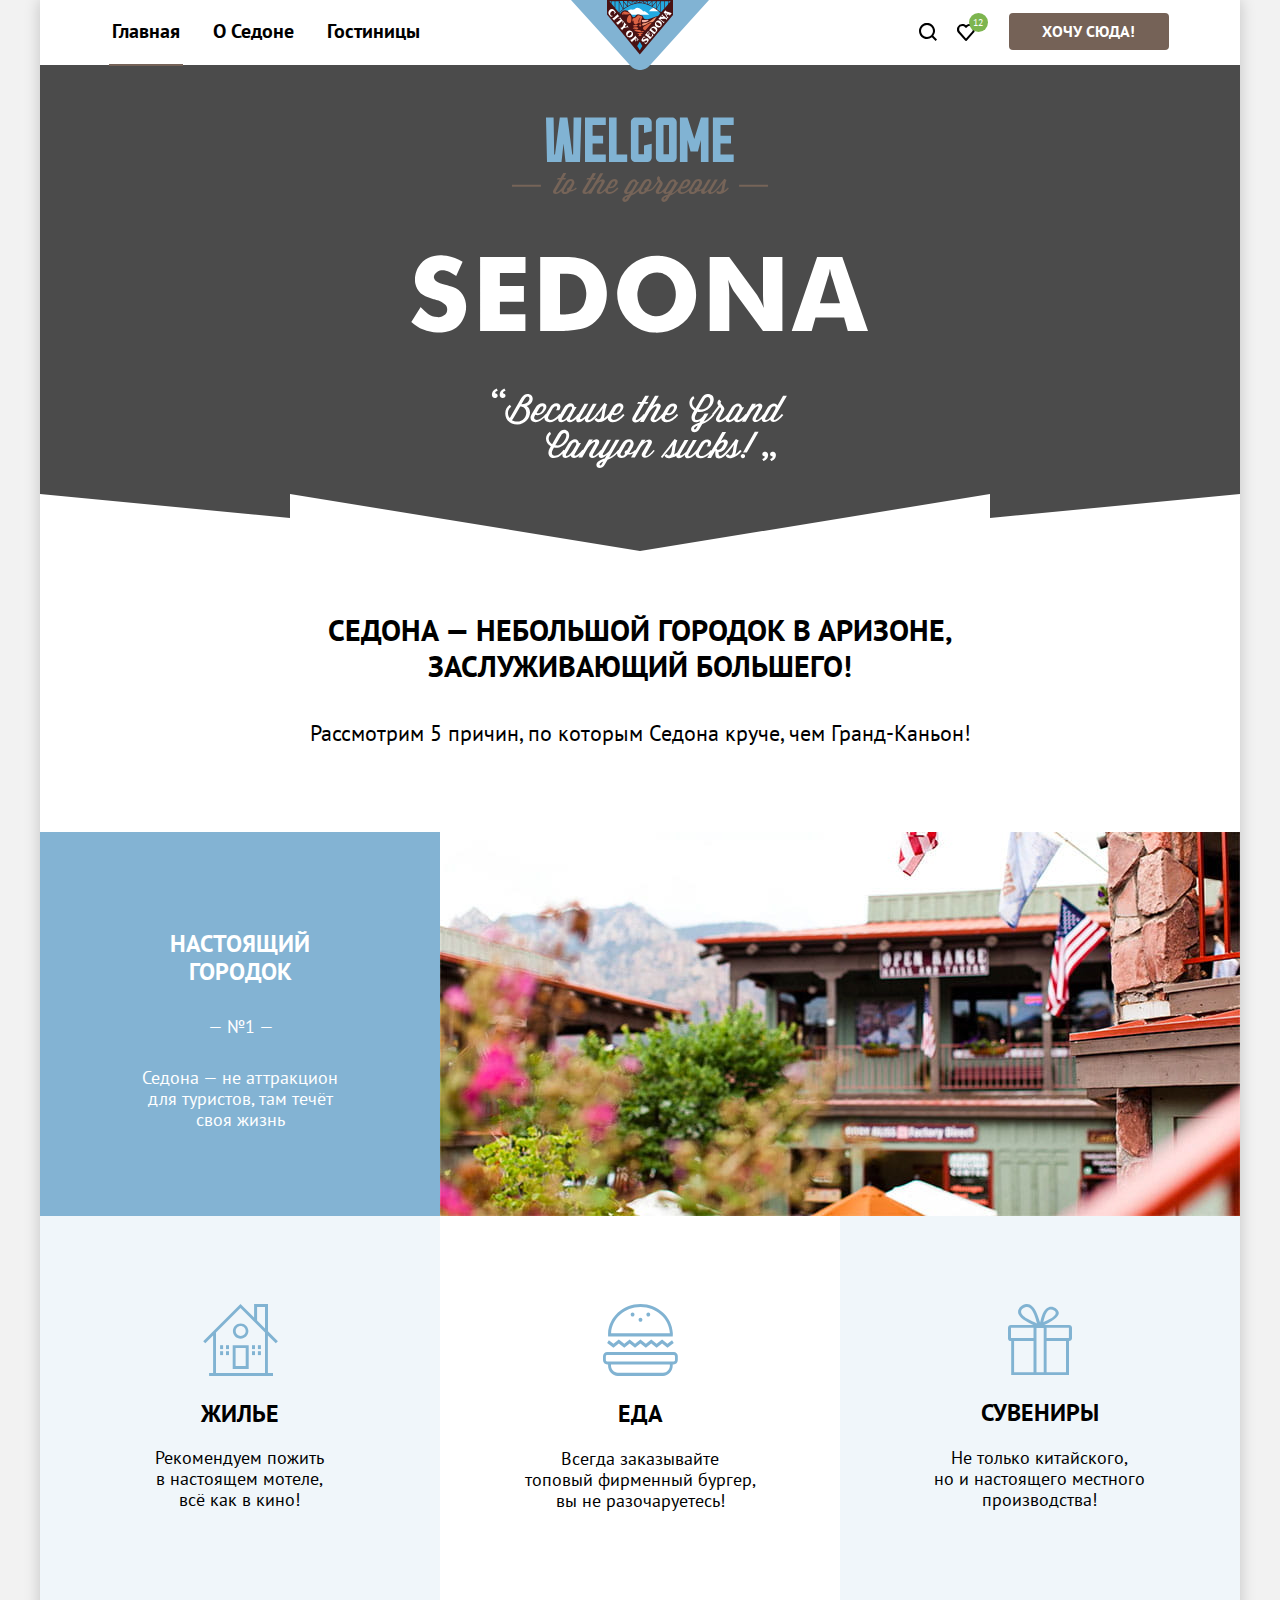
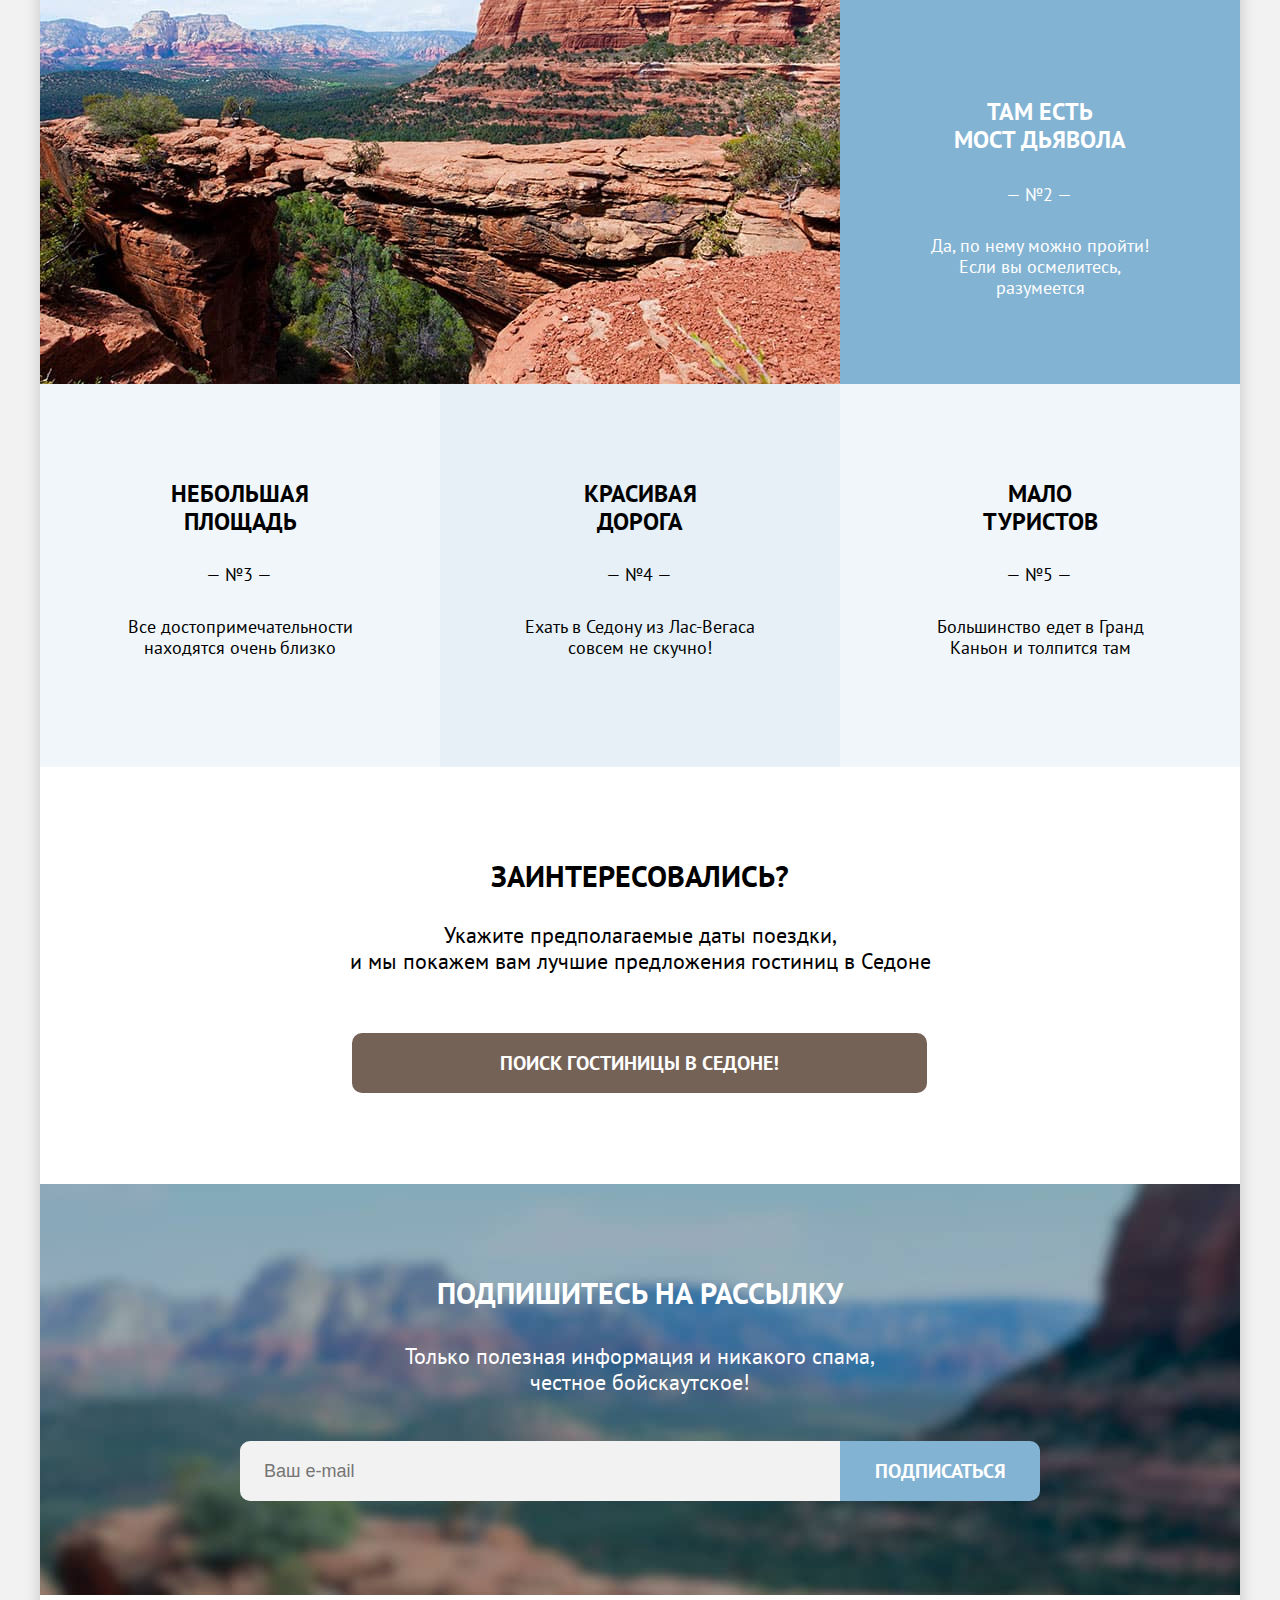
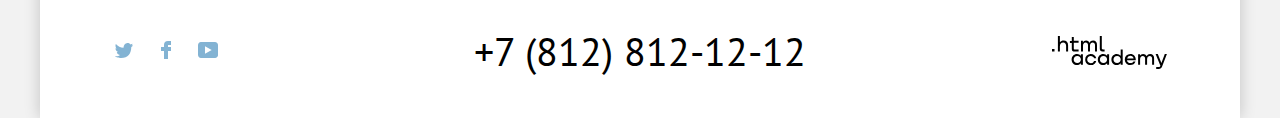
==== commit a787cfa0: "Итоговые правки Седона" ====
--- a/index.html
+++ b/index.html
@@ -3,320 +3,452 @@
   <head>
     <meta charset="utf-8" />
     <title>HTML Academy: Седона</title>
-    <link rel="stylesheet" href="styles/style.css"/>
-    <link rel="icon" href="../img/png/favicon.png" type="image/x-icon">
-    </head>
+    <link rel="stylesheet" href="styles/style.css" />
+    <link rel="icon" href="../img/png/favicon.png" type="image/x-icon" />
+  </head>
   <body>
-  <div class= "page-container">
-    <header class="page-header">
-      <nav class="navigation">
-        <ul class=" link-list navigation-list">
-          <li class="navigation-item ">
-            <a class=" link navigation-link navigation-link-current"  href="index.html">Главная</a>
-          </li>
-          <li class="navigation-item">
-            <a class=" link navigation-link navigation-text" href="about.html">О Седоне</a>
-          </li>
-          <li class="navigation-item">
-            <a class=" link navigation-link navigation-text "  href="сatalog.html">Гостиницы</a>
-          </li>
-        </ul>
-        <a class="logo-pic" href="index.html">
-          <img
-            class="logo"
-            src="img/svg/logosedona.svg"
-            width="138"
-            height="70"
-            alt="логотип"
-          />
-        </a>
-        <ul class=" link-list navigation-list navigation-user">
-          <li class="navigation-item icon-item">
-            <a class=" link navigation-link icon-link" href="#">
-              <svg  class="icon" aria-hidden="true" focusable="false" width="18" height="18" viewBox="0 0 18 18"
-              xmlns="http://www.w3.org/2000/svg"><path fill-rule="evenodd"
-              clip-rule="evenodd" d="m18 16.5-3.7-3.7A8
+    <div class="page-container">
+      <header class="page-header">
+        <nav class="navigation">
+          <ul class="link-list navigation-list">
+            <li class="navigation-item">
+              <a
+                class="link navigation-link navigation-link-current"
+                href="index.html"
+                >Главная</a
+              >
+            </li>
+            <li class="navigation-item">
+              <a class="link navigation-link navigation-text" href="about.html"
+                >О Седоне</a
+              >
+            </li>
+            <li class="navigation-item">
+              <a
+                class="link navigation-link navigation-text"
+                href="сatalog.html"
+                >Гостиницы</a
+              >
+            </li>
+          </ul>
+          <a class="logo-pic" href="index.html">
+            <img
+              class="logo"
+              src="img/svg/logosedona.svg"
+              width="138"
+              height="70"
+              alt="логотип"
+            />
+          </a>
+          <ul class="link-list navigation-list navigation-user">
+            <li class="navigation-item icon-item">
+              <a class="link navigation-link icon-link" href="#">
+                <svg
+                  class="icon"
+                  aria-hidden="true"
+                  focusable="false"
+                  width="18"
+                  height="18"
+                  viewBox="0 0 18 18"
+                  xmlns="http://www.w3.org/2000/svg"
+                >
+                  <path
+                    fill-rule="evenodd"
+                    clip-rule="evenodd"
+                    d="m18 16.5-3.7-3.7A8
               8 0 0 0 8-.1C3.6-.1 0 3.6 0 8a8 8 0 0 0 12.9 6.3l3.7 3.7 1.4-1.5ZM8
-              14a6 6 0 0 1-6-6 6 6 0 0 1 6-6 6 6 0 0 1 6 6 6 6 0 0 1-6 6Z"/>
-              </svg>
-            </a>
-          </li>
-          <li class="navigation-item icon-item like">
-            <a class=" link navigation-link icon-link"  href="#">
-              <svg class="icon" aria-hidden="true" focusable="false" width="18" height="17"  viewBox="0 0 18 17"
-              xmlns="http://www.w3.org/2000/svg"><path fill-rule="evenodd"
-              clip-rule="evenodd" d="M8.9 17a1 1 0 0
+              14a6 6 0 0 1-6-6 6 6 0 0 1 6-6 6 6 0 0 1 6 6 6 6 0 0 1-6 6Z"
+                  />
+                </svg>
+              </a>
+            </li>
+            <li class="navigation-item icon-item like">
+              <a class="link navigation-link icon-link" href="#">
+                <svg
+                  class="icon"
+                  aria-hidden="true"
+                  focusable="false"
+                  width="18"
+                  height="17"
+                  viewBox="0 0 18 17"
+                  xmlns="http://www.w3.org/2000/svg"
+                >
+                  <path
+                    fill-rule="evenodd"
+                    clip-rule="evenodd"
+                    d="M8.9 17a1 1 0 0
               1-.8-.4l-7-7.9A5.4 5.4 0 0 1 5.5 0C6.8 0 8 .5 9 1.3a5.5 5.5
               0 0 1 9 4.1c0 1.3-.5 2.5-1.3 3.4l-7 7.9c-.2.2-.4.3-.8.3Zm-6-9.5L9
               14.4l6.2-7c.5-.5.7-1.2.7-2 0-1.8-1.5-3.3-3.3-3.3-1 0-2 .5-2.7
               1.3-.3.3-.6.4-.9.4-.3 0-.6-.2-.8-.4a3.7 3.7 0 0 0-2.7-1.3 3.3 3.3
-              0 0 0-3.3 3.3c-.1.9.3 1.6.7 2.1-.1 0-.1 0 0 0Z" />
-              </svg>
-              <span class="visually-hidden"> Избранное </span>
-                </a>
-                <span class="item-span">12</span>
-                <div class="popover popover-cart" hidden >
-                    <div class="popover-content" >
-                    <ul class="popover-list link-list">
-                      <li class="popover-item">
-                        <a  href="#" class="item-contaner link-list  ">
+              0 0 0-3.3 3.3c-.1.9.3 1.6.7 2.1-.1 0-.1 0 0 0Z"
+                  />
+                </svg>
+                <span class="visually-hidden"> Избранное </span>
+              </a>
+              <span class="item-span">12</span>
+              <div class="popover popover-cart" hidden>
+                <div class="popover-content">
+                  <ul class="popover-list link-list">
+                    <li class="popover-item">
+                      <a href="#" class="item-contaner link-list">
                         <span class="popover-img img-one">
-                              <span class="visually-hidden">Desert Quail Inn</span>
+                          <span class="visually-hidden">Desert Quail Inn</span>
                         </span>
-                        <div class="popover-box" >
+                        <div class="popover-box">
                           <h3 class="popover-title">Desert Quail Inn</h3>
                           <p class="popover-discribtion">Мотель</p>
-                            </div>
-                          </a>
-                          <button class="delete">
-                            <svg class="delete-svg" aria-hidden="true" focusable="false"
-                              width="16" height="16"
-                              viewBox="0 0 16 16"
-                              xmlns="http://www.w3.org/2000/svg">
-                              <path d="M15.3 2.3H.6c-.3 0-.6.2-.6.5s.3.6.6.6h1.7v12c0
+                        </div>
+                      </a>
+                      <button class="delete">
+                        <svg
+                          class="delete-svg"
+                          aria-hidden="true"
+                          focusable="false"
+                          width="16"
+                          height="16"
+                          viewBox="0 0 16 16"
+                          xmlns="http://www.w3.org/2000/svg"
+                        >
+                          <path
+                            d="M15.3 2.3H.6c-.3 0-.6.2-.6.5s.3.6.6.6h1.7v12c0
                               .3.3.6.6.6h10.2c.3 0 .6-.3.6-.6v-12h1.7c.3 0
                               .6-.3.6-.6s-.4-.5-.7-.5Zm-2.8 12.5H3.4V3.4h9
                               .1v11.4ZM6.2 1.2h3.4c.3 0 .6-.3.6-.6S10 0 9.7
-                              0H6.2c-.3 0-.5.3-.5.6s.2.6.5.6Z"/><path fill-rule="evenodd"
-                              clip-rule="evenodd" d="M6.2
+                              0H6.2c-.3 0-.5.3-.5.6s.2.6.5.6Z"
+                          />
+                          <path
+                            fill-rule="evenodd"
+                            clip-rule="evenodd"
+                            d="M6.2
                               12c.3 0 .6-.3.6-.6V5.7c0-.3-.3-.6-.6-.6s-.6.3-.6.6v5.7c.1.3.3.6.6.6ZM9.7
                               12c.3 0 .6-.3.6-.6V5.7c0-.3-.3-.6-.6-.6s-.6.4-.6.6v5.7c0
-                              .3.2.6.6.6Z"/>
-                            </svg>
-                          </button>
-                      </li>
-                      <li class="popover-item ">
-                        <a href="#" class="item-contaner link-list">
+                              .3.2.6.6.6Z"
+                          />
+                        </svg>
+                      </button>
+                    </li>
+                    <li class="popover-item">
+                      <a href="#" class="item-contaner link-list">
                         <span class="popover-img img-two">
-                              <span class="visually-hidden">Villas at Poco Diablo</span>
+                          <span class="visually-hidden"
+                            >Villas at Poco Diablo</span
+                          >
                         </span>
                         <div class="popover-box">
-                          <h3 class="popover-title poco-diablo">Villas at Poco Diablo</h3>
+                          <h3 class="popover-title poco-diablo">
+                            Villas at Poco Diablo
+                          </h3>
                           <p class="popover-discribtion">Апартаменты</p>
-                          </div>
-                        </a>
-                          <button class="delete" >
-                            <svg class="delete-svg"
-                              width="16" height="16"
-                              viewBox="0 0 16 16" fill="none"
-                              xmlns="http://www.w3.org/2000/svg">
-                              <path d="M15.3 2.3H.6c-.3 0-.6.2-.6.5s.3.6.6.6h1.7v12c0
+                        </div>
+                      </a>
+                      <button class="delete">
+                        <svg
+                          class="delete-svg"
+                          width="16"
+                          height="16"
+                          viewBox="0 0 16 16"
+                          fill="none"
+                          xmlns="http://www.w3.org/2000/svg"
+                        >
+                          <path
+                            d="M15.3 2.3H.6c-.3 0-.6.2-.6.5s.3.6.6.6h1.7v12c0
                               .3.3.6.6.6h10.2c.3 0 .6-.3.6-.6v-12h1.7c.3 0
                               .6-.3.6-.6s-.4-.5-.7-.5Zm-2.8 12.5H3.4V3.4h9
                               .1v11.4ZM6.2 1.2h3.4c.3 0 .6-.3.6-.6S10 0 9.7
-                              0H6.2c-.3 0-.5.3-.5.6s.2.6.5.6Z"/><path d="M6.2
+                              0H6.2c-.3 0-.5.3-.5.6s.2.6.5.6Z"
+                          />
+                          <path
+                            d="M6.2
                               12c.3 0 .6-.3.6-.6V5.7c0-.3-.3-.6-.6-.6s-.6.3-.6.6v5.7c.1.3.3.6.6.6ZM9.7
                               12c.3 0 .6-.3.6-.6V5.7c0-.3-.3-.6-.6-.6s-.6.4-.6.6v5.7c0
-                              .3.2.6.6.6Z"/>
-                            </svg>
-                          </button>
-                      </li>
-                      </ul>
-                    </div>
-                    <a href="#" class="popover-link">Все избранные</a>
+                              .3.2.6.6.6Z"
+                          />
+                        </svg>
+                      </button>
+                    </li>
+                  </ul>
                 </div>
-          </li>
-          <li class=" button-link navigation-item visually">
-            <a class="link button link-header" href="#">Хочу сюда!</a>
-          </li>
-        </ul>
-      </nav>
-
-    </header>
-    <main class="main-cоntainer">
-      <section class="main" >
-        <h1 class="visually-hidden">Седона</h1>
-        <div  class="content-box">
-        <img  class="vector"
+                <a href="#" class="popover-link">Все избранные</a>
+              </div>
+            </li>
+            <li class="button-link navigation-item visually">
+              <a class="link button link-header" href="#">Хочу сюда!</a>
+            </li>
+          </ul>
+        </nav>
+      </header>
+      <main class="main-cоntainer">
+        <section class="main">
+          <h1 class="visually-hidden">Седона</h1>
+          <div class="content-box">
+            <img
+              class="vector"
               src="img/svg/welcome.svg"
               alt="Добро пожаловать в прекрасную Седону. «Потому что Гранд Каньон отстой!»"
               width="458"
               height="352"
-        />
-        </div>
-      </section>
-      <section class="advantages">
-        <div class="text-box-main">
-        <h2 class="header-text">
-          Седона — небольшой городок в Аризоне, заслуживающий большего!
-        </h2>
-        <p class="text-main">
-          Рассмотрим 5 причин, по которым Седона круче, чем Гранд-Каньон!
-        </p>
-        </div>
-      </section>
-      <section class="advantage">
-        <ol class=" link-list advantage-container">
-          <li class="advantage-content advantage-reverse">
-            <img
-              class="advantages-pic"
-              src="img/jpg/advantages-a.jpg"
-              alt="Седона, дома "
-              width="800"
-              height="384"
             />
-            <div class="container-text">
-            <h3 class="catalog-title">Настоящий городок</h3>
-            <p class="catalog-text-white">
-              Седона — не аттракцион для туристов, там течёт своя жизнь
-            </p>
-            </div>
-            </li>
-            <li class="discribe-list">
-            <ul class=" link-list discribe-advantage">
-                <li class="describe-item rgb12">
-                <div class="pic-box">
-                <img
-                  class="house-icon"
-                  src="img/svg/icon-a.svg"
-                  alt="Домик"
-                  width="75"
-                  height="72"
-                />
-                </div>
-                <h3 class="catalog-header">Жилье</h3>
-                <p class="catalog-text house-discribe">
-                  Рекомендуем пожить<br> в настоящем мотеле,<br> всё как в кино!
-                </p>
-                </li>
-              <li class="describe-item">
-                <div class="pic-box">
-                <img
-                  class="burger-icon"
-                  src="img/svg/icon-b.svg"
-                  alt="Бургер"
-                  width="75"
-                  height="72"
-                />
-                </div>
-                <h3 class="catalog-header">Еда</h3>
-                <p class="catalog-text">
-                  Всегда заказывайте<br> топовый фирменный бургер,<br>вы не
-                  разочаруетесь!
-                </p>
-              </li>
-              <li class="describe-item rgb12">
-                <div class="pic-box">
-                <img
-                  class="prezent-pic"
-                  src="img/svg/icon-с.svg"
-                  alt="Подарок"
-                  width="64"
-                  height="71"
-                />
-                </div>
-                <h3 class="catalog-header">Сувениры</h3>
-                <p class="catalog-text prezent-discribe">
-                  Не только китайского,<br> но и настоящего местного<br> производства!
-                </p>
-                </li>
-            </ul>
-        </li>
-          <li class="advantage-content">
-            <img
-              class="advantages-pic"
-              src="img/jpg/advantages-b.jpg"
-              alt="Мост Дьявола"
-              width="800"
-              height="384"
-            />
-            <div class="container-text">
-            <h3 class="catalog-title title-two">Там есть мост дьявола</h3>
-            <p class="catalog-text-white">
-              Да, по нему можно пройти! Если вы осмелитесь, разумеется
+          </div>
+        </section>
+        <section class="advantages">
+          <div class="text-box-main">
+            <h2 class="header-text">
+              Седона — небольшой городок в Аризоне, заслуживающий большего!
+            </h2>
+            <p class="text-main">
+              Рассмотрим 5 причин, по которым Седона круче, чем Гранд-Каньон!
             </p>
           </div>
-          </li>
-          <li class="describe-list rgb12">
-            <h3 class="catalog-header avter-header title-three">Небольшая площадь</h3>
-            <p class="catalog-text avter-text">
-              Все достопримечательности находятся очень близко
-            </p>
-          </li>
-          <li class="describe-list rgb120">
-            <h3 class="catalog-header avter-header title-four">Красивая<br> дорога</h3>
-            <p class="catalog-text avter-text">
-              Ехать в Седону из Лас-Вегаса совсем не скучно!
-            </p>
-          </li>
-          <li class="describe-list rgb12">
-            <h3 class="catalog-header avter-header title-five">Мало<br>туристов</h3>
-            <p class="catalog-text avter-text">
-              Большинство едет в Гранд Каньон и толпится там
-            </p>
-          </li>
-        </ol>
-      </section>
-      <section class="search">
-        <h2 class="visually-hidden">Поиск гостиницы</h2>
-        <p class="header-text">Заинтересовались?</p>
-        <p class="search-describe">
-          Укажите предполагаемые даты поездки,<br>и мы покажем вам лучшие
-          предложения гостиниц в Седоне
-        </p>
-        <a class="button search-item" href="#">Поиск гостиницы в Седоне!</a>
-      </section>
-      <section class="form">
-      <h3 class="form-title-inner">Подпишитесь на рассылку</h3>
-        <p class="form-text-inner">
-          Только полезная информация и никакого спама, честное бойскаутское!
-        </p>
-        <form
-          class="form-user"
-          action="https://echo.htmlacademy.ru/"
-          method="POST"
-        >
-          <label for="appointment-mail"></label>
-          <!-- Класс для ошибки error -->
-          <input
-            class="field"
-            type="email"
-            name="appointment-mail"
-            id="appointment-mail"
-            placeholder="Ваш e-mail"
-          />
-          <button class="button load" type="submit">Подписаться</button>
-        </form>
-      </section>
-    </main>
-    <footer class="foot-conteiner">
-      <ul class="link-list foot-list">
-        <li class="link-item">
-          <a class="link-footer-icon" href="https://www.facebook.com/htmlacademy">
-          <svg class="footer-icon" aria-hidden="true" focusable="false"  width="18" height="15" viewBox="0 0 18 15"
-            xmlns="http://www.w3.org/2000/svg"><path fill-rule="evenodd" clip-rule="evenodd" d="M11.6.2c1.8-.5
+        </section>
+        <section class="advantage">
+          <ol class="link-list advantage-container">
+            <li class="advantage-content advantage-reverse">
+              <img
+                class="advantages-pic"
+                src="img/jpg/advantages-a.jpg"
+                alt="Седона, дома "
+                width="800"
+                height="384"
+              />
+              <div class="container-text">
+                <h3 class="catalog-title">Настоящий городок</h3>
+                <p class="catalog-text-white">
+                  Седона — не аттракцион для туристов, там течёт своя жизнь
+                </p>
+              </div>
+            </li>
+            <li class="discribe-list">
+              <ul class="link-list discribe-advantage">
+                <li class="describe-item rgb12">
+                  <div class="pic-box">
+                    <img
+                      class="house-icon"
+                      src="img/svg/icon-a.svg"
+                      alt="Домик"
+                      width="75"
+                      height="72"
+                    />
+                  </div>
+                  <h3 class="catalog-header">Жилье</h3>
+                  <p class="catalog-text house-discribe">
+                    Рекомендуем пожить<br />
+                    в настоящем мотеле,<br />
+                    всё как в кино!
+                  </p>
+                </li>
+                <li class="describe-item">
+                  <div class="pic-box">
+                    <img
+                      class="burger-icon"
+                      src="img/svg/icon-b.svg"
+                      alt="Бургер"
+                      width="75"
+                      height="72"
+                    />
+                  </div>
+                  <h3 class="catalog-header">Еда</h3>
+                  <p class="catalog-text">
+                    Всегда заказывайте<br />
+                    топовый фирменный бургер,<br />вы не разочаруетесь!
+                  </p>
+                </li>
+                <li class="describe-item rgb12">
+                  <div class="pic-box">
+                    <img
+                      class="prezent-pic"
+                      src="img/svg/icon-с.svg"
+                      alt="Подарок"
+                      width="64"
+                      height="71"
+                    />
+                  </div>
+                  <h3 class="catalog-header">Сувениры</h3>
+                  <p class="catalog-text prezent-discribe">
+                    Не только китайского,<br />
+                    но и настоящего местного<br />
+                    производства!
+                  </p>
+                </li>
+              </ul>
+            </li>
+            <li class="advantage-content">
+              <img
+                class="advantages-pic"
+                src="img/jpg/advantages-b.jpg"
+                alt="Мост Дьявола"
+                width="800"
+                height="384"
+              />
+              <div class="container-text">
+                <h3 class="catalog-title title-two">Там есть мост дьявола</h3>
+                <p class="catalog-text-white">
+                  Да, по нему можно пройти! Если вы осмелитесь, разумеется
+                </p>
+              </div>
+            </li>
+            <li class="describe-list rgb12">
+              <h3 class="catalog-header avter-header title-three">
+                Небольшая площадь
+              </h3>
+              <p class="catalog-text avter-text">
+                Все достопримечательности находятся очень близко
+              </p>
+            </li>
+            <li class="describe-list rgb120">
+              <h3 class="catalog-header avter-header title-four">
+                Красивая<br />
+                дорога
+              </h3>
+              <p class="catalog-text avter-text">
+                Ехать в Седону из Лас-Вегаса совсем не скучно!
+              </p>
+            </li>
+            <li class="describe-list rgb12">
+              <h3 class="catalog-header avter-header title-five">
+                Мало<br />туристов
+              </h3>
+              <p class="catalog-text avter-text">
+                Большинство едет в Гранд Каньон и толпится там
+              </p>
+            </li>
+          </ol>
+        </section>
+        <section class="search">
+          <h2 class="visually-hidden">Поиск гостиницы</h2>
+          <p class="header-text">Заинтересовались?</p>
+          <p class="search-describe">
+            Укажите предполагаемые даты поездки,<br />и мы покажем вам лучшие
+            предложения гостиниц в Седоне
+          </p>
+          <a class="button search-item" href="#">Поиск гостиницы в Седоне!</a>
+        </section>
+        <section class="form">
+          <h3 class="form-title-inner">Подпишитесь на рассылку</h3>
+          <p class="form-text-inner">
+            Только полезная информация и никакого спама, честное бойскаутское!
+          </p>
+          <form
+            class="form-user"
+            action="https://echo.htmlacademy.ru/"
+            method="POST"
+          >
+            <label for="appointment-mail"></label>
+            <!-- Класс для ошибки error -->
+            <input
+              class="field"
+              type="email"
+              name="appointment-mail"
+              id="appointment-mail"
+              placeholder="Ваш e-mail"
+            />
+            <button class="button load" type="submit">Подписаться</button>
+          </form>
+        </section>
+      </main>
+      <footer class="foot-conteiner">
+        <ul class="link-list foot-list">
+          <li class="link-item">
+            <a
+              class="link-footer-icon"
+              href="https://www.facebook.com/htmlacademy"
+            >
+              <svg
+                class="footer-icon"
+                aria-hidden="true"
+                focusable="false"
+                width="18"
+                height="15"
+                viewBox="0 0 18 15"
+                xmlns="http://www.w3.org/2000/svg"
+              >
+                <path
+                  fill-rule="evenodd"
+                  clip-rule="evenodd"
+                  d="M11.6.2c1.8-.5
             3.2.3 3.8 1.2l2.1-.7c0 .9-.6 1.5-.9 1.8.7.1 1.4-.6 1.4-.6a3
             3 0 0 1-1.7 2C16.1 10.7 13 15.1 5.7 15h-.5c-.4 0-4.4-.5-5.2-1.9
             2.4.2 4.1-.4 5-1.2-1-.3-2.9-.4-3.2-2.9.4.1.6.2 1.3.1C1.8 8.3.4
             7.5.5 5.3c.3.3 1.1.5 1.4.5C1.1 5.6-.2 2.5.9.9a11 11 0 0 0 7.6
-            3.8C8.7 2.3 9.7.8 11.6.2Z"/>
-          </svg>
-          </a>
-        </li>
-        <li class="link-item">
-          <a class="link-footer-icon" href="https://twitter.com/htmlacademy_ru">
-          <svg class="footer-icon" aria-hidden="true" focusable="false" width="10" height="18" viewBox="0 0 10 18"
-            xmlns="http://www.w3.org/2000/svg"><path fill-rule="evenodd" clip-rule="evenodd" d="M7 0a4 4 0 0 0-4
-            4v2H0v4h3v8h4v-8h3V6H7V4h3V0H7Z"/>
-          </svg>
-          </a>
-        </li>
-        <li class="link-item">
-          <a class="link-footer-icon" href="https://www.youtube.com/c/HTMLAcademyRUS">
-          <svg class="footer-icon" aria-hidden="true" focusable="false" width="20" height="16" viewBox="0 0 20 16" fill="none"
-            xmlns="http://www.w3.org/2000/svg"><g clip-path="url(#a)">
-            <path d="M17 0H2.9C1.2 0 0 1.5 0 3.2v9.5C0 14.5 1.2 16 2.9
+            3.8C8.7 2.3 9.7.8 11.6.2Z"
+                />
+              </svg>
+            </a>
+          </li>
+          <li class="link-item">
+            <a
+              class="link-footer-icon"
+              href="https://twitter.com/htmlacademy_ru"
+            >
+              <svg
+                class="footer-icon"
+                aria-hidden="true"
+                focusable="false"
+                width="10"
+                height="18"
+                viewBox="0 0 10 18"
+                xmlns="http://www.w3.org/2000/svg"
+              >
+                <path
+                  fill-rule="evenodd"
+                  clip-rule="evenodd"
+                  d="M7 0a4 4 0 0 0-4
+            4v2H0v4h3v8h4v-8h3V6H7V4h3V0H7Z"
+                />
+              </svg>
+            </a>
+          </li>
+          <li class="link-item">
+            <a
+              class="link-footer-icon"
+              href="https://www.youtube.com/c/HTMLAcademyRUS"
+            >
+              <svg
+                class="footer-icon"
+                aria-hidden="true"
+                focusable="false"
+                width="20"
+                height="16"
+                viewBox="0 0 20 16"
+                fill="none"
+                xmlns="http://www.w3.org/2000/svg"
+              >
+                <g clip-path="url(#a)">
+                  <path
+                    d="M17 0H2.9C1.2 0 0 1.5 0 3.2v9.5C0 14.5 1.2 16 2.9
             16h14.3c1.5 0 2.9-1.5 2.9-3.2V3.2C19.9 1.5 18.7 0 17 0ZM7
-            11.8V4.2L13.7 8 7 11.8Z" /></g>
-            <defs><clipPath id="a"><path fill-rule="evenodd" clip-rule="evenodd"  fill="#fff" d="M0 0h20v16H0z"/>
-            </clipPath></defs>
-          </svg>
-          </a>
-        </li>
-      </ul>
-      <a class="tell" href="tel:+78128121212">+7 (812) 812-12-12</a><br />
-      <a class="footer-logo" href="https://htmlacademy.ru/" > <svg class="logo"  aria-hidden="true" focusable="false"  width="115" height="33" viewBox="0 0 115 33"
-        xmlns="http://www.w3.org/2000/svg"><path fill-rule="evenodd" clip-rule="evenodd" d="M0
+            11.8V4.2L13.7 8 7 11.8Z"
+                  />
+                </g>
+                <defs>
+                  <clipPath id="a">
+                    <path
+                      fill-rule="evenodd"
+                      clip-rule="evenodd"
+                      fill="#fff"
+                      d="M0 0h20v16H0z"
+                    />
+                  </clipPath>
+                </defs>
+              </svg>
+            </a>
+          </li>
+        </ul>
+        <a class="tell" href="tel:+78128121212">+7 (812) 812-12-12</a><br />
+        <a class="footer-logo" href="https://htmlacademy.ru/">
+          <svg
+            class="logo"
+            aria-hidden="true"
+            focusable="false"
+            width="115"
+            height="33"
+            viewBox="0 0 115 33"
+            xmlns="http://www.w3.org/2000/svg"
+          >
+            <path
+              fill-rule="evenodd"
+              clip-rule="evenodd"
+              d="M0
         12.9v2.6h2.5v-2.6H0Zm11.6-8.4c-1.6 0-2.8.7-3.6
         1.7h-.1V0h-2v15.5h2v-5.3c0-2.1 1.3-3.6 3.3-3.6 1.8 0 2.9 1.4
         2.9 3.2v5.7h2V9.4c.1-3-1.8-4.9-4.5-4.9Zm15
@@ -347,35 +479,70 @@
         2.4 2.6v6.3h2v-5.6c0-2.4 1.4-3.3 2.6-3.3 1.5 0 2.4 1 2.4
         2.6v6.3h2v-6.5c.1-2.6-1.4-4.4-3.9-4.4Zm11.2 9.1-3.6-8.9h-2.2l4.8
         11.6c-.3.9-.7 1.2-1.7 1.2h-2.5v2h2.5c1.8 0 2.8-.8
-        3.5-2.6l4.7-12.2h-2.1l-3.4 8.9Z"/>
-      </svg>
-      </a>
+        3.5-2.6l4.7-12.2h-2.1l-3.4 8.9Z"
+            />
+          </svg>
+        </a>
       </footer>
-  </div>
-  <div class="modal-container" hidden >
-    <div class="modal modal-auth">
-    <button class="modal-close-button">
-      <svg width="13" height="13" viewBox="0 0 13 13" fill="none"
-      xmlns="http://www.w3.org/2000/svg"><path d="M13 1.2 11.8 0 6.5
+    </div>
+    <div class="modal-container" hidden>
+      <div class="modal modal-auth">
+        <button class="modal-close-button">
+          <svg
+            width="13"
+            height="13"
+            viewBox="0 0 13 13"
+            fill="none"
+            xmlns="http://www.w3.org/2000/svg"
+          >
+            <path
+              d="M13 1.2 11.8 0 6.5
       5.3 1.2 0 0 1.2l5.3 5.3L0 11.8 1.2 13l5.3-5.3 5.3 5.3 1.2-1.2-5.3-5.3L13
-      1.2Z" fill="#000"/></svg>
+      1.2Z"
+              fill="#000"
+            />
+          </svg>
           <span class="visually-hidden">Закрыть</span>
         </button>
         <section class="modal-content">
           <h2 class="modal-title">Поиск гостиницы в Седоне</h2>
-          <form class="auth-form field-group " action="https://echo.htmlacademy.ru/" method="post">
+          <form
+            class="auth-form field-group"
+            action="https://echo.htmlacademy.ru/"
+            method="post"
+          >
             <div class="date">
-              <label class="modal-form form-date" for="auth-date-start">Дата заезда:</label>
-              <input class="auth-form-field modal-field error right" type="text" id="auth-date-start"
-              name="date-start"  value="27 апреля 2020">
-              <button class="field-group-buttton" type="button" >
-              <svg width="15" height="15" viewBox="0 0 15 15"
-                    fill="none" xmlns="http://www.w3.org/2000/svg">
-                    <path d="M5.5 10c.3 0 .5-.2.5-.5S5.8 9 5.5 9s-.5.2-.5.5.2.5.5.5Z"
-                    fill="#000"/><path d="M14 2h-2V0h-1v2H4V0H3v2H1c-.6 0-1 .4-1
+              <label class="modal-form form-date" for="auth-date-start"
+                >Дата заезда:</label
+              >
+              <input
+                class="auth-form-field modal-field error right"
+                type="text"
+                id="auth-date-start"
+                name="date-start"
+                value="27 апреля 2020"
+              />
+              <button class="field-group-buttton" type="button">
+                <svg
+                  width="15"
+                  height="15"
+                  viewBox="0 0 15 15"
+                  fill="none"
+                  xmlns="http://www.w3.org/2000/svg"
+                >
+                  <path
+                    d="M5.5 10c.3 0 .5-.2.5-.5S5.8 9 5.5 9s-.5.2-.5.5.2.5.5.5Z"
+                    fill="#000"
+                  />
+                  <path
+                    d="M14 2h-2V0h-1v2H4V0H3v2H1c-.6 0-1 .4-1
                     1v11c0 .5.4 1 1 1h13c.5 0 1-.5 1-1V3c0-.6-.5-1-1-1Zm0 12H1V7h13v7ZM1
-                    6V3h2v2h1V3h7v2h1V3h2v3H1Z" fill="#000" opacity="0.3"/>
-                    <path d="M7.5 10c.3 0 .5-.2.5-.5S7.8 9 7.5 9s-.5.2-.5.5.2.5.5.5ZM9.5
+                    6V3h2v2h1V3h7v2h1V3h2v3H1Z"
+                    fill="#000"
+                    opacity="0.3"
+                  />
+                  <path
+                    d="M7.5 10c.3 0 .5-.2.5-.5S7.8 9 7.5 9s-.5.2-.5.5.2.5.5.5ZM9.5
                     10c.3 0 .5-.2.5-.5S9.8 9 9.5 9s-.5.2-.5.5.2.5.5.5ZM5.5 11c-.3
                     0-.5.2-.5.5s.2.5.5.5.5-.2.5-.5-.2-.5-.5-.5ZM3.5 10c.3
                     0 .5-.2.5-.5S3.8 9 3.5 9s-.5.2-.5.5.2.5.5.5ZM3.5 11c-.3
@@ -384,23 +551,44 @@
                     11c-.3 0-.5.2-.5.5s.2.5.5.5.5-.2.5-.5-.2-.5-.5-.5ZM11.5
                     10c.3 0 .5-.2.5-.5s-.2-.5-.5-.5-.5.2-.5.5.2.5.5.5ZM11.5
                     11c-.3 0-.5.2-.5.5s.2.5.5.5.5-.2.5-.5-.2-.5-.5-.5Z"
-                    fill="#000"/>
-                  </svg>
+                    fill="#000"
+                  />
+                </svg>
               </button>
             </div>
             <p class="date-form-error">Мы не можем отправить вас в прошлое.</p>
             <div class="date">
-              <label class="modal-form  form-date" for="auth-date-end">Дата выезда:</label>
-              <input class="auth-form-field modal-field error right" type="text" id="auth-date-end"
-              name="data-end"  value="1 сентября 2021">
-              <button class="field-group-buttton" type="button" >
-              <svg width="15" height="15" viewBox="0 0 15 15"
-                    fill="none" xmlns="http://www.w3.org/2000/svg">
-                    <path d="M5.5 10c.3 0 .5-.2.5-.5S5.8 9 5.5 9s-.5.2-.5.5.2.5.5.5Z"
-                    fill="#000"/><path d="M14 2h-2V0h-1v2H4V0H3v2H1c-.6 0-1 .4-1
+              <label class="modal-form form-date" for="auth-date-end"
+                >Дата выезда:</label
+              >
+              <input
+                class="auth-form-field modal-field error right"
+                type="text"
+                id="auth-date-end"
+                name="data-end"
+                value="1 сентября 2021"
+              />
+              <button class="field-group-buttton" type="button">
+                <svg
+                  width="15"
+                  height="15"
+                  viewBox="0 0 15 15"
+                  fill="none"
+                  xmlns="http://www.w3.org/2000/svg"
+                >
+                  <path
+                    d="M5.5 10c.3 0 .5-.2.5-.5S5.8 9 5.5 9s-.5.2-.5.5.2.5.5.5Z"
+                    fill="#000"
+                  />
+                  <path
+                    d="M14 2h-2V0h-1v2H4V0H3v2H1c-.6 0-1 .4-1
                     1v11c0 .5.4 1 1 1h13c.5 0 1-.5 1-1V3c0-.6-.5-1-1-1Zm0 12H1V7h13v7ZM1
-                    6V3h2v2h1V3h7v2h1V3h2v3H1Z" fill="#000" opacity="0.3"/>
-                    <path d="M7.5 10c.3 0 .5-.2.5-.5S7.8 9 7.5 9s-.5.2-.5.5.2.5.5.5ZM9.5
+                    6V3h2v2h1V3h7v2h1V3h2v3H1Z"
+                    fill="#000"
+                    opacity="0.3"
+                  />
+                  <path
+                    d="M7.5 10c.3 0 .5-.2.5-.5S7.8 9 7.5 9s-.5.2-.5.5.2.5.5.5ZM9.5
                     10c.3 0 .5-.2.5-.5S9.8 9 9.5 9s-.5.2-.5.5.2.5.5.5ZM5.5 11c-.3
                     0-.5.2-.5.5s.2.5.5.5.5-.2.5-.5-.2-.5-.5-.5ZM3.5 10c.3
                     0 .5-.2.5-.5S3.8 9 3.5 9s-.5.2-.5.5.2.5.5.5ZM3.5 11c-.3
@@ -409,54 +597,90 @@
                     11c-.3 0-.5.2-.5.5s.2.5.5.5.5-.2.5-.5-.2-.5-.5-.5ZM11.5
                     10c.3 0 .5-.2.5-.5s-.2-.5-.5-.5-.5.2-.5.5.2.5.5.5ZM11.5
                     11c-.3 0-.5.2-.5.5s.2.5.5.5.5-.2.5-.5-.2-.5-.5-.5Z"
-                    fill="#000"/>
-                  </svg>
-              </button>
-        </div>
-        <p class="date-form-right">На эти даты есть свободные номера. Пока есть.</p>
-              <div class="number-form-box">
-                <div class="number-form">
-              <button class="button-more-less more" type="button">
-                <svg width="13" height="13"
-                  viewBox="0 0 13 13" fill="none"
-                  xmlns="http://www.w3.org/2000/svg"><path
-                  d="M13 6H7V0H6v6H0v1h6v6h1V7h6V6Z" fill="#000"/>
+                    fill="#000"
+                  />
                 </svg>
               </button>
-              <button class="button-more-less less" type="button">
-                  <svg width="13" height="1" viewBox="0 0 13 1"
-                    fill="none" xmlns="http://www.w3.org/2000/svg">
-                    <path d="M0 0v1h13V0H0Z" fill="#000"/>
-                  </svg></button>
-              <label class="modal-form count-adults" for="adults">Взрослые:</label>
-              <input class="number-form-field modal-field" type="number" id="adults"
-              name="adults" value="2">
+            </div>
+            <p class="date-form-right">
+              На эти даты есть свободные номера. Пока есть.
+            </p>
+            <div class="number-form-box">
+              <div class="number-form">
+                <button class="button-more-less more" type="button">
+                  <svg
+                    width="13"
+                    height="13"
+                    viewBox="0 0 13 13"
+                    fill="none"
+                    xmlns="http://www.w3.org/2000/svg"
+                  >
+                    <path d="M13 6H7V0H6v6H0v1h6v6h1V7h6V6Z" fill="#000" />
+                  </svg>
+                </button>
+                <button class="button-more-less less" type="button">
+                  <svg
+                    width="13"
+                    height="1"
+                    viewBox="0 0 13 1"
+                    fill="none"
+                    xmlns="http://www.w3.org/2000/svg"
+                  >
+                    <path d="M0 0v1h13V0H0Z" fill="#000" />
+                  </svg>
+                </button>
+                <label class="modal-form count-adults" for="adults"
+                  >Взрослые:</label
+                >
+                <input
+                  class="number-form-field modal-field"
+                  type="text"
+                  id="adults"
+                  name="adults"
+                  value="2"
+                />
               </div>
               <div class="number-form">
-              <button class="button-more-less more" type="button"> <svg width="13" height="13"
-                  viewBox="0 0 13 13" fill="none"
-                  xmlns="http://www.w3.org/2000/svg"><path
-                  d="M13 6H7V0H6v6H0v1h6v6h1V7h6V6Z" fill="#000"/>
-                </svg>
-              </button>
-              <button class="button-more-less less" type="button">
-                <svg width="13" height="1" viewBox="0 0 13 1"
-                    fill="none" xmlns="http://www.w3.org/2000/svg">
-                    <path  d="M0 0v1h13V0H0Z" fill="#000"/>
+                <button class="button-more-less more" type="button">
+                  <svg
+                    width="13"
+                    height="13"
+                    viewBox="0 0 13 13"
+                    fill="none"
+                    xmlns="http://www.w3.org/2000/svg"
+                  >
+                    <path d="M13 6H7V0H6v6H0v1h6v6h1V7h6V6Z" fill="#000" />
                   </svg>
-              </button>
-              <label class="modal-form count-children" for="children">Дети:
-                <span class="modal-info">i</span>
-                <span class="modal-info-text " hidden>Укажите количество детей, которые будут с вами,
-                                              возраст которых от 6 до 18 лет. Дети до 6 лет размещаются
-                                              бесплатно.
-                </span>
-              </label>
-              <input class="number-form-field modal-field" type="number" id="children"
-              name="children" value="1" >
+                </button>
+                <button class="button-more-less less" type="button">
+                  <svg
+                    width="13"
+                    height="1"
+                    viewBox="0 0 13 1"
+                    fill="none"
+                    xmlns="http://www.w3.org/2000/svg"
+                  >
+                    <path d="M0 0v1h13V0H0Z" fill="#000" />
+                  </svg>
+                </button>
+                <label class="modal-form count-children" for="children"
+                  >Дети:
+                  <span class="modal-info">i</span>
+                  <span class="modal-info-text" hidden
+                    >Укажите количество детей, которые будут с вами, возраст
+                    которых от 6 до 18 лет. Дети до 6 лет размещаются бесплатно.
+                  </span>
+                </label>
+                <input
+                  class="number-form-field modal-field"
+                  type="text"
+                  id="children"
+                  name="children"
+                  value="1"
+                />
+              </div>
             </div>
-              </div>
-          <button class="modal-button" type="submit">Найти</button>
+            <button class="modal-button" type="submit">Найти</button>
           </form>
         </section>
       </div>
--- a/styles/style.css
+++ b/styles/style.css
@@ -1,5 +1,5 @@
 @font-face {
-  font-family: "PT sans", sans-serif;
+  font-family: "PT sans";
   font-style: normal;
   font-weight: 400;
   src: url("../fonts/ptsans-400.woff2") format("woff2"),
@@ -8,15 +8,13 @@
 }
 
 @font-face {
-  font-family: "PT sans", sans-serif;
+  font-family: "PT sans";
   font-style: normal;
   font-weight: 700;
   src: url("../fonts/ptsans-700.woff2") format("woff2"),
     url("../fonts/ptsans-700.woff") format("woff");
   font-display: swap;
 }
-
-/*General*/
 
 *,
 *::before,
@@ -99,9 +97,6 @@
   list-style-type: none;
 }
 
-/*Общее конец*/
-
-/*Шапка стили*/
 .page-header {
   justify-content: center;
   display: flex;
@@ -281,9 +276,6 @@
 .like {
   position: relative;
 }
-/*Шапка стили конец!  не трогать!! */
-
-/*поповер*/
 
 .popover {
   display: flex;
@@ -476,9 +468,6 @@
   content: "";
 }
 
-/*Главная страница /главный блок*/
-
-
 .advantages-pic {
   min-height: 100%;
   margin: 0;
@@ -535,7 +524,6 @@
   width: 720px;
 }
 
-/*Главная страница/каталог*/
 .advantage {
   margin: 0;
 }
@@ -775,7 +763,6 @@
   text-transform: uppercase;
 }
 
-/*Главная/блок с формой*/
 .form-container {
   width: 800px;
   margin: 94px 200px;
@@ -916,8 +903,8 @@
   padding-right: 20px;
   padding-top: 2px;
   background: #f2f2f2;
+  border: 3px solid #83b3d300;
   border-radius: 10px 0 0 10px;
-  border: 0;
   width: 600px;
   height: 60px;
   font-size: 18px;
@@ -931,17 +918,17 @@
 }
 
 .field:focus {
-  width: 559px;
-  height: 60px;
   background: #e6e6e6;
   border: 3px solid #83b3d3;
-  outline: none;
 }
 
 .field:active {
   background: #ffffff;
-  outline: 2px solid #000000;
-  border: none;
+  border: 2px solid #000000;
+  padding-left: 22px;
+  padding-right: 20px;
+  padding-top: 2px;
+  padding-bottom: 2px;
 }
 
 .error {
@@ -990,7 +977,6 @@
 .button-load:active {
   color: rgba(255, 255, 255, 0.3);
 }
-/*footer main*/
 
 .foot-conteiner {
   display: flex;
@@ -1100,9 +1086,6 @@
   border: none;
 }
 
-/*Страница каталога*/
-
-/*Каталог/форма/шапка*/
 .inner-header {
   grid-column-start: 1;
   grid-column-end: 2;
@@ -1207,7 +1190,6 @@
 .control-label {
   line-height: 23px;
 }
-/*Чекбоксы*/
 
 .control {
   margin-bottom: 13px;
@@ -1280,7 +1262,6 @@
   appearance: none;
 }
 
-/*Рэндж слайдер*/
 .range-scale {
   width: 287px;
   position: relative;
@@ -1325,7 +1306,7 @@
   top: -8px;
   right: -10px;
 }
-/*Поля ввода макс и мин цены*/
+
 .range-wrapper-inputs {
   margin-bottom: 28px;
   margin-top: 4px;
@@ -1335,7 +1316,7 @@
 }
 
 .catalog-filter-label {
-  width: 144px;
+  min-width: 144px;
   height: 48px;
   display: flex;
   align-items: center;
@@ -1346,58 +1327,67 @@
 }
 
 .catalog-filter-label:first-child {
+  border-width: 2px 0 2px 2px;
   border-radius: 4px 0 0 4px;
-  color: rgba(255, 255, 255, 0.3);
-}
-
-.catalog-filter-label:first-child:hover .catalog-filter-label:last-child {
+  color: rgba(255, 255, 255, 1);
+}
+
+/*.catalog-filter-label:first-child:hover .catalog-filter-label:last-child {
   border-color: rgba(255, 255, 255, 0.6);
   border-left-color: rgba(255, 255, 255, 0.6);
-}
+}*/
 
 .catalog-filter-label:last-child {
   border-radius: 0 4px 4px 0;
-  border-left-color: rgba(255, 255, 255, 0.1);
-  margin-left: -2px;
+  border-width: 2px 2px 2px 2px;
+  border-left-color: rgba(255, 255, 255, 1);
   color: rgba(255, 255, 255, 0.3);
 }
 
 .min-price:hover {
+  border-width: 2px 2px 2px 2px;
   opacity: 0.6;
+  padding-left: 19px;
+  padding-right: 12px;
 }
 
 .min-price:hover + .max-price {
-  border-left: none;
-  margin-left: 0;
-}
-
-.min-price:focus {
+  border-width: 2px 2px 2px 0;
+  padding-left: 21px;
+}
+
+.min-price:focus-within {
+  border-width: 2px 0 2px 2px;
   box-shadow: 0 0 0 3px #81b3d2, inset 0 0 0 3px #81b3d2;
+  opacity: 1;
+}
+
+.min-price:focus-within + .max-price {
   z-index: 2;
-}
-
-.min-price:focus + .max-price {
-  z-index: 1;
+  border-width: 2px;
+  padding-left: 19px;
 }
 
 .min-price:active {
   background: #756257;
-  border: 2px solid #ffffff;
+  border-width: 2px 0 2px 2px;
   opacity: 1;
+  box-shadow: none;
+  padding-left: 19px;
 }
 
 .min-price:active + .max-price {
-  border-left: none;
-  margin-left: 0;
+  border-width: 2px 2px 2px 2px;
+  padding-left: 19px;
 }
 
 .max-price:hover {
+  border-width: 2px 2px 2px 2px;
   opacity: 0.6;
-  border: 2px solid #ffffff;
-  margin-left: 0;
-}
-
-.max-price:focus {
+  padding-left: 19px;
+}
+
+.max-price:focus-within {
   box-shadow: 0 0 0 3px #81b3d2, inset 0 0 0 3px #81b3d2;
   opacity: 1;
 }
@@ -1405,8 +1395,8 @@
 .max-price:active {
   opacity: 1;
   border: 2px solid #ffffff;
-  margin-left: -2px;
   background: #756257;
+  box-shadow: none;
 }
 
 .catalog-filter-input {
@@ -1430,7 +1420,6 @@
   margin: 0;
 }
 
-/*саtalog header*/
 .filter-group {
   margin: 0;
   border: 0;
@@ -1471,7 +1460,6 @@
   height: 48px;
 }
 
-/*catalog*/
 .sorting {
   display: flex;
   justify-content: space-between;
@@ -1587,7 +1575,7 @@
 .product-card-title {
   margin-top: -15px;
   margin-left: -16px;
-  display: grid;
+  display: inline-flex;
   padding: 10px 16px 10px 15px;
   min-height: 51px;
   font-weight: bold;
@@ -1628,7 +1616,6 @@
   line-height: 21px;
   text-transform: uppercase;
 }
-/*catalog button*/
 
 .product-card-link {
   display: grid;
@@ -1764,13 +1751,6 @@
   color: rgba(255, 255, 255, 0.3);
   border: none;
 }
-/*.pagination-link:visited{
-  background-color: rgba(242, 242, 242, 1);
-  color:rgba(0, 0, 0, 1);
-  border:none;
-}*/
-
-/*catalod form*/
 
 .load {
   padding: 0;
@@ -1904,8 +1884,6 @@
   color: rgba(255, 255, 255, 0.3);
   border: none;
 }
-
-/*Модальное окно*/
 
 .modal-container {
   display: flex;
@@ -2063,6 +2041,7 @@
 }
 
 .modal-field {
+  outline: 3px solid #83b3d300;
   background: #f2f2f2;
   border-radius: 4px;
   border: none;
@@ -2082,8 +2061,7 @@
 }
 
 .modal-field:active {
-  border: 2px solid #000000;
-  outline: none;
+  outline: 2px solid #000000;
 }
 
 .field-group-buttton {
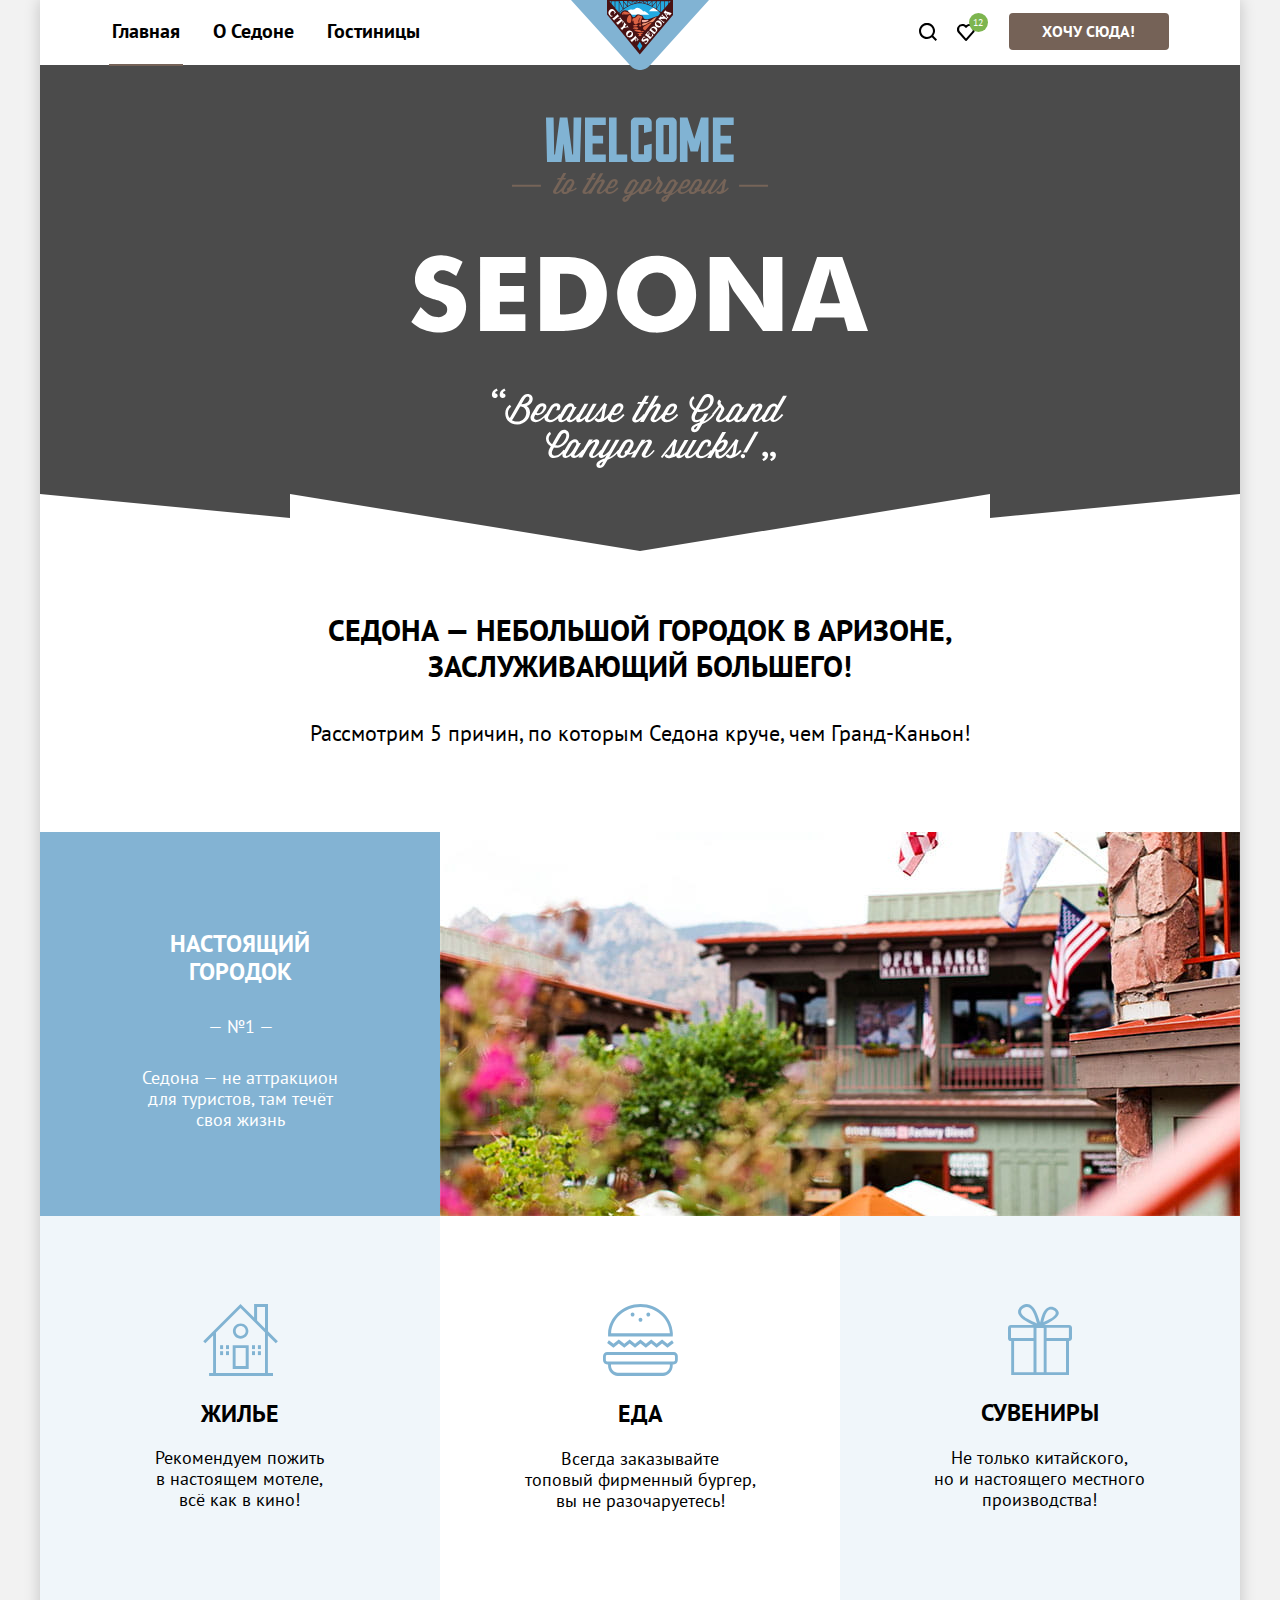
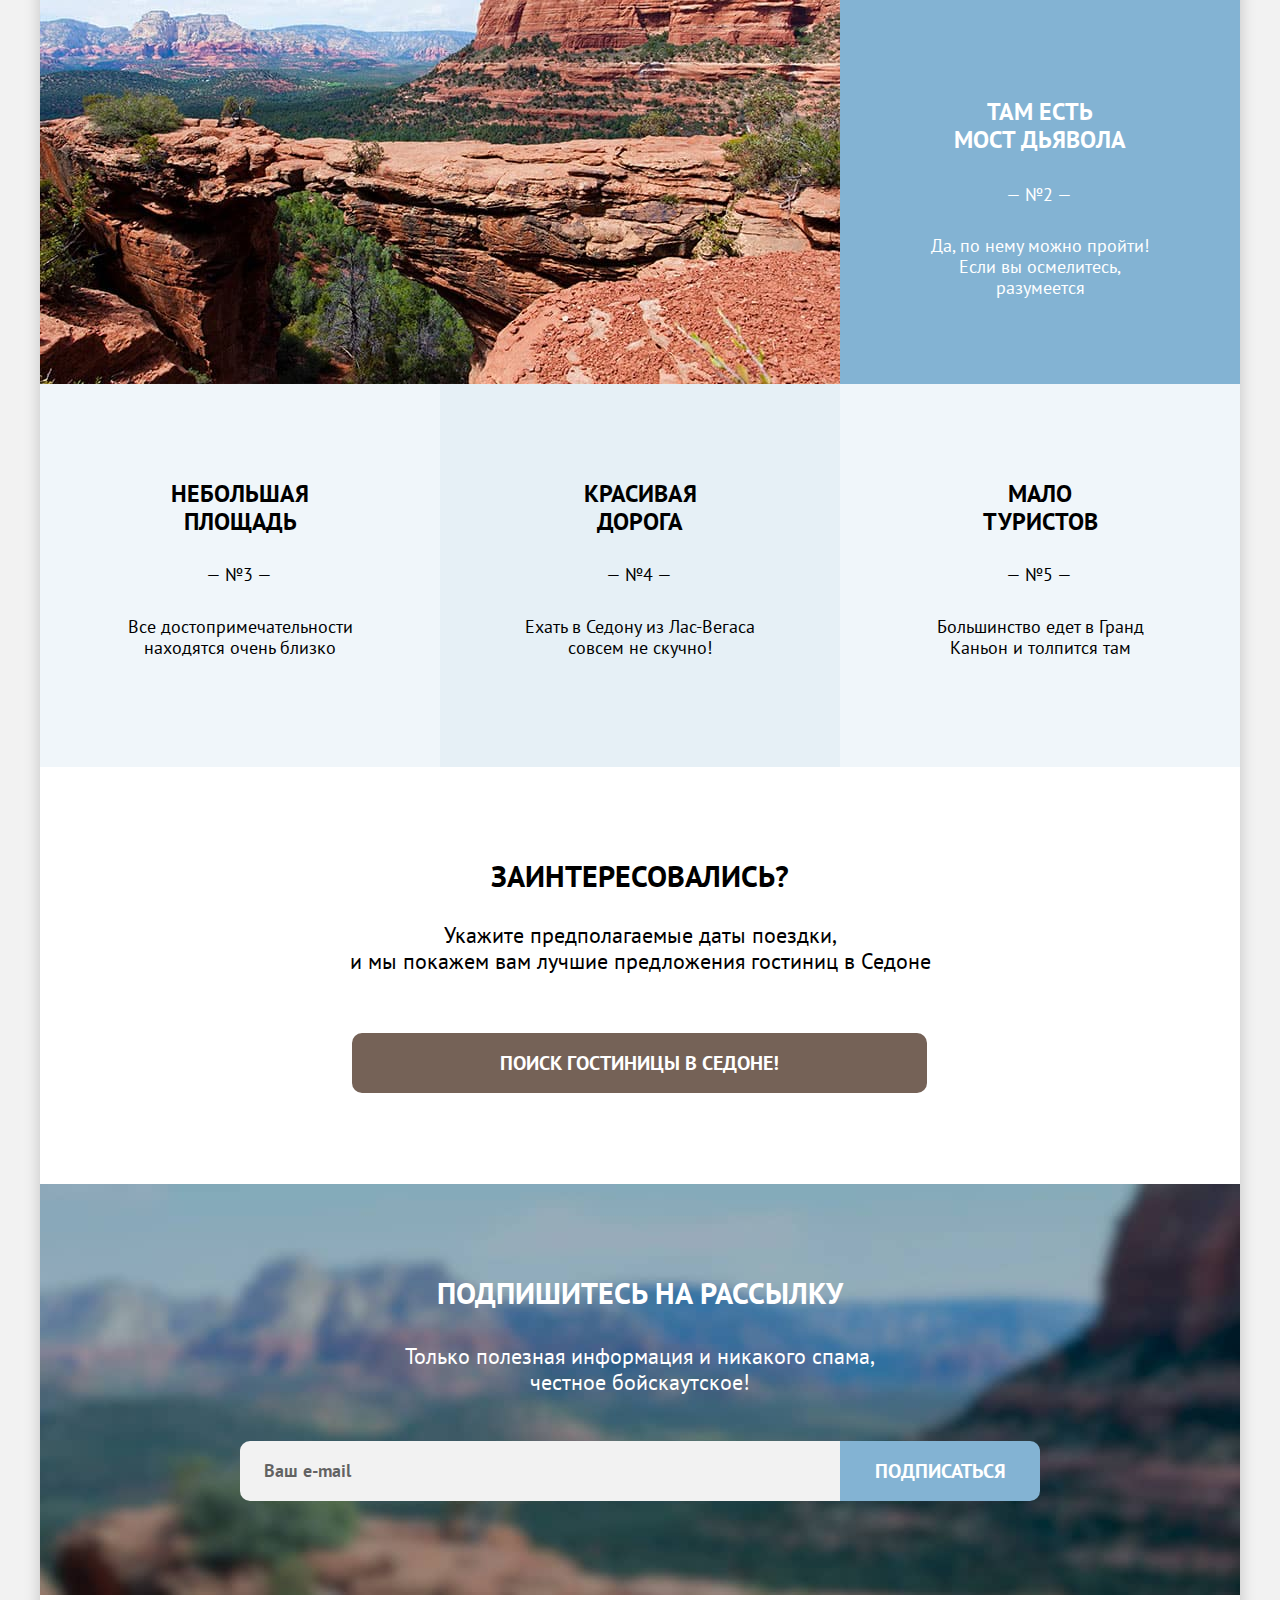
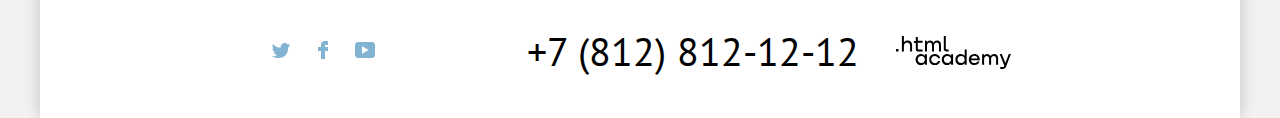
==== commit 43bc5d5a: "Седона" ====
--- a/index.html
+++ b/index.html
@@ -520,7 +520,8 @@
                 type="text"
                 id="auth-date-start"
                 name="date-start"
-                value="27 апреля 2020"
+
+                placeholder="27 апреля 2020"
               />
               <button class="field-group-buttton" type="button">
                 <svg
@@ -566,7 +567,7 @@
                 type="text"
                 id="auth-date-end"
                 name="data-end"
-                value="1 сентября 2021"
+                placeholder="1 сентября 2021"
               />
               <button class="field-group-buttton" type="button">
                 <svg
--- a/styles/style.css
+++ b/styles/style.css
@@ -85,6 +85,9 @@
 }
 
 .page-container {
+  display: flex;
+  flex-direction: column;
+  flex-grow: 1;
   box-shadow: 0 0 15px rgba(0, 0, 0, 0.2);
   background-color: #ffffff;
   width: 1200px;
@@ -983,7 +986,7 @@
   align-items: flex-start;
   justify-content: space-between;
   min-height: 120px;
-  margin: 0 auto;
+  margin: auto;
   padding-left: 63px;
   padding-right: 50px;
   padding-bottom: 31px;
@@ -1247,10 +1250,10 @@
 
 .control-input[type="radio"]:checked + .control-mark::before {
   position: absolute;
-  top: 18%;
-  left: 20%;
-  width: 12px;
-  height: 12px;
+  top: 24%;
+  left: 24%;
+  width: 10px;
+  height: 10px;
   background-color: rgba(63, 94, 114, 1);
   border-radius: 50%;
   content: "";
@@ -2083,6 +2086,15 @@
   padding: 1px 16px 2px 18px;
 }
 
+input::placeholder {
+  font-family: "PT Sans", sans-serif;
+  font-style: normal;
+  font-weight: bold;
+  font-size: 18px;
+  line-height: 40px;
+  color: rgba(0, 0, 0, 0.6);
+}
+
 .more-less {
   display: flex;
   justify-content: space-between;
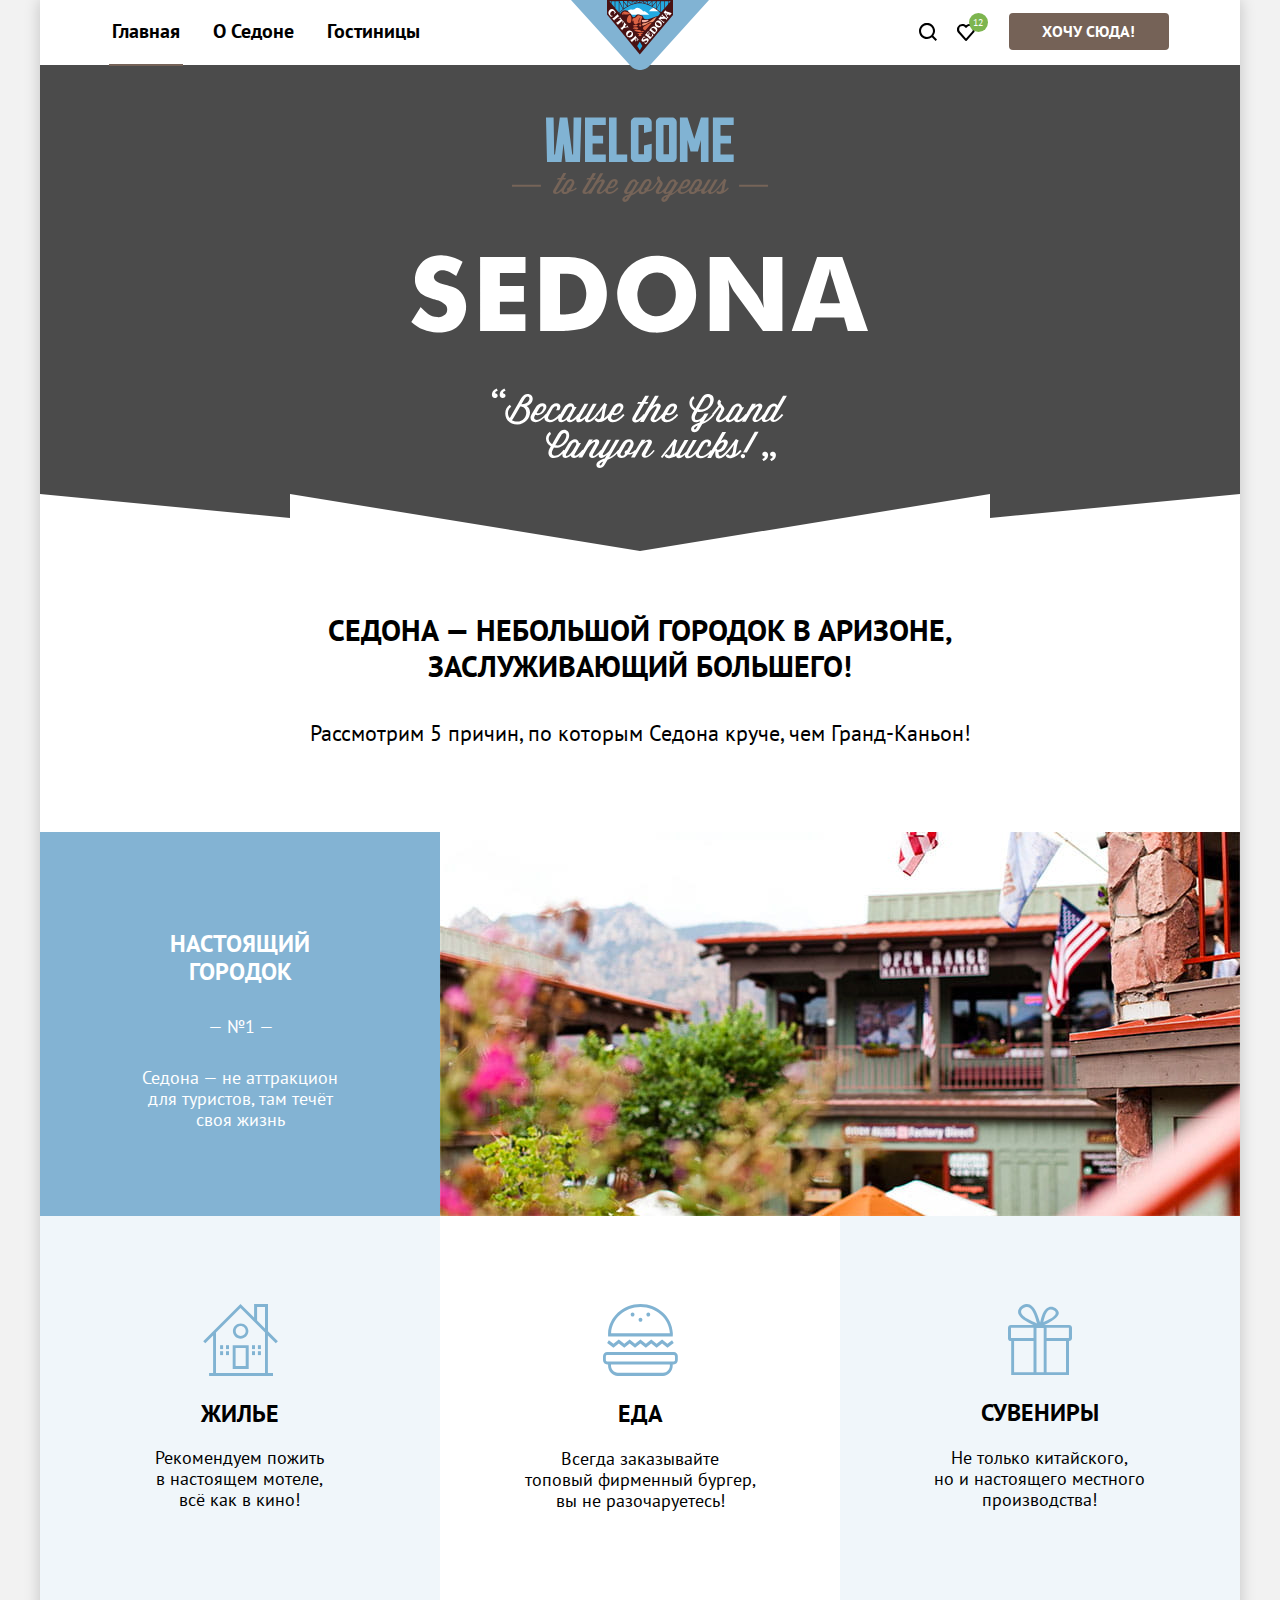
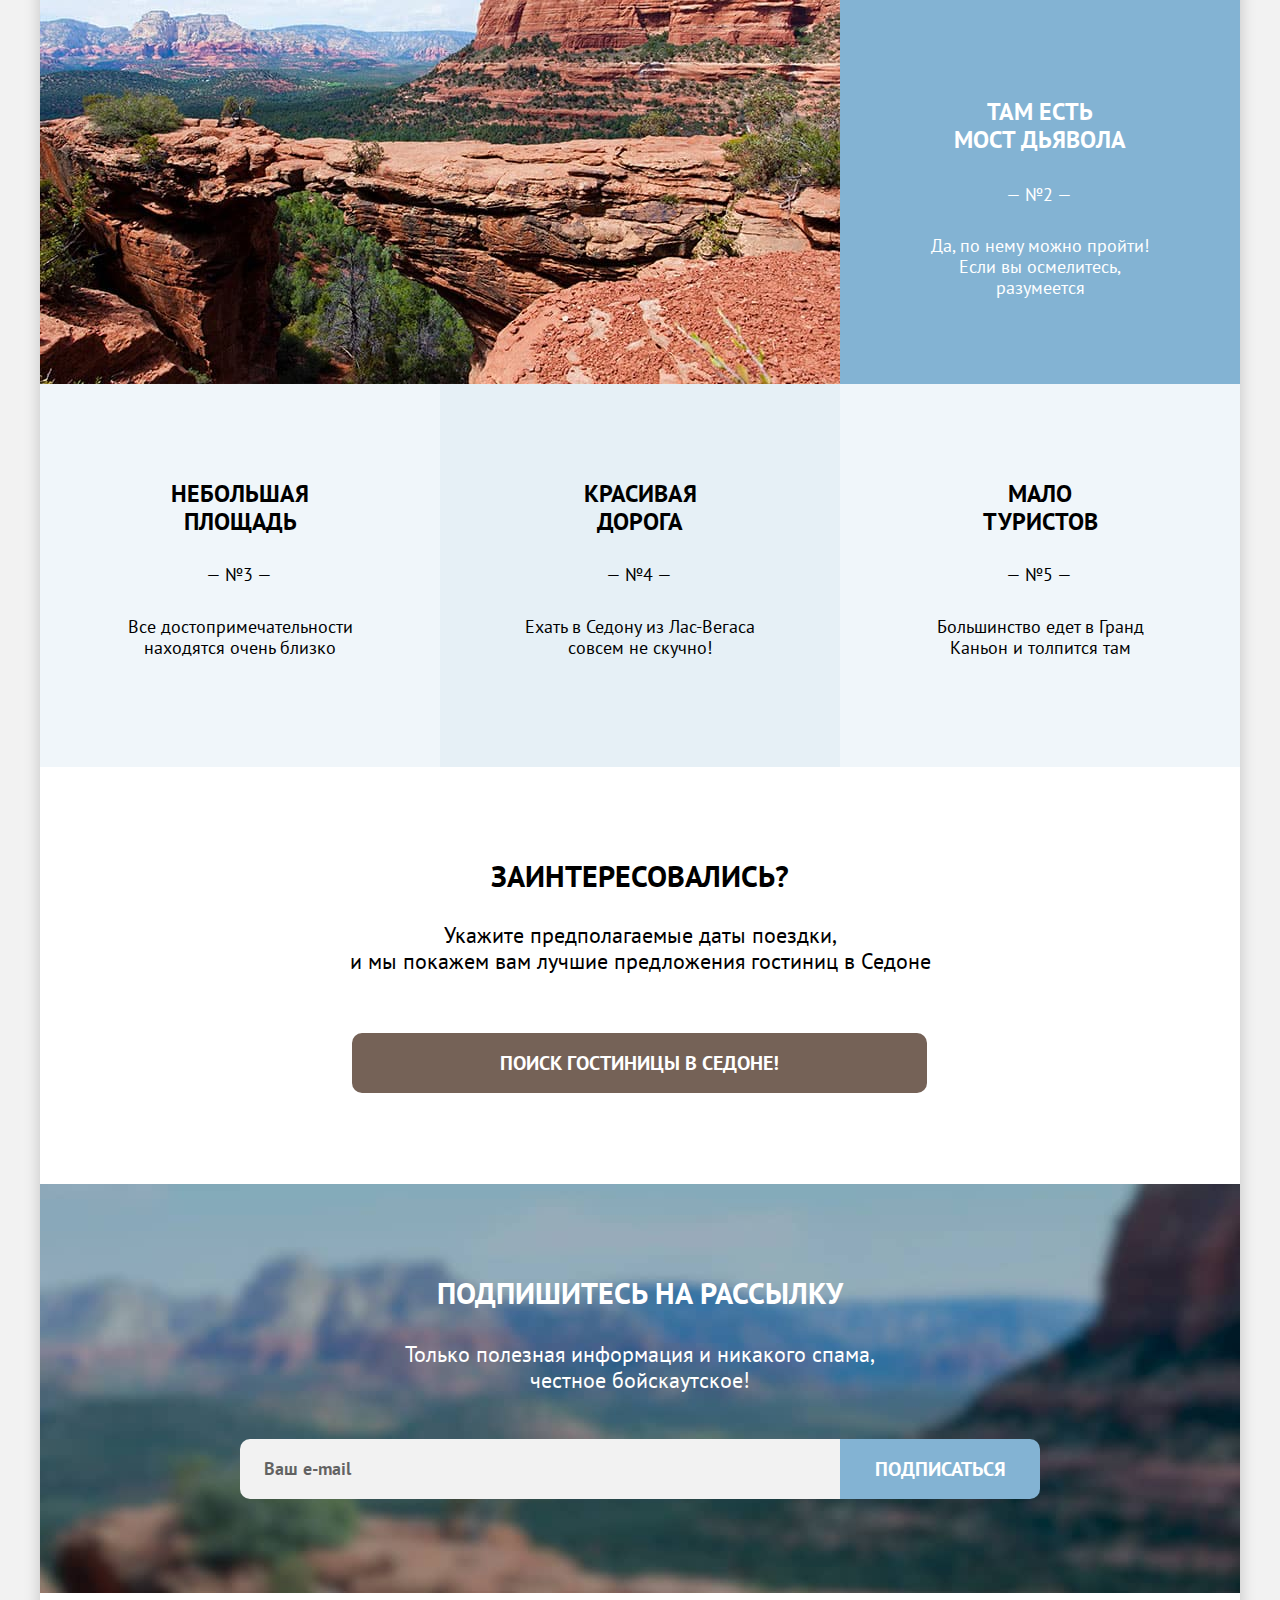
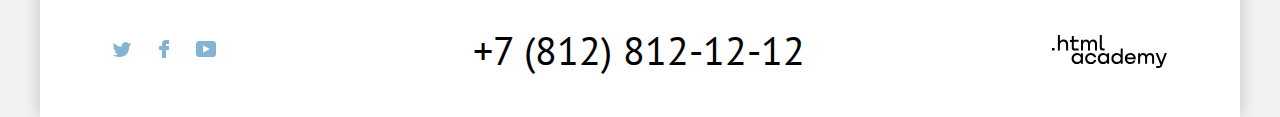
==== commit 08328ff0: "Седона правки три для защиты" ====
--- a/index.html
+++ b/index.html
@@ -4,7 +4,12 @@
     <meta charset="utf-8" />
     <title>HTML Academy: Седона</title>
     <link rel="stylesheet" href="styles/style.css" />
-    <link rel="icon" href="../img/png/favicon.png" type="image/x-icon" />
+    <link
+      rel="icon"
+      href="img/png/favicon.png"
+      sizes="32x32"
+      type="image/png"
+    />
   </head>
   <body>
     <div class="page-container">
@@ -100,7 +105,7 @@
                           <p class="popover-discribtion">Мотель</p>
                         </div>
                       </a>
-                      <button class="delete">
+                      <button class="delete" type="button">
                         <svg
                           class="delete-svg"
                           aria-hidden="true"
@@ -142,7 +147,7 @@
                           <p class="popover-discribtion">Апартаменты</p>
                         </div>
                       </a>
-                      <button class="delete">
+                      <button class="delete" type="button">
                         <svg
                           class="delete-svg"
                           width="16"
@@ -334,8 +339,8 @@
             method="POST"
           >
             <label for="appointment-mail"></label>
-            <!-- Класс для ошибки error -->
             <input
+              required
               class="field"
               type="email"
               name="appointment-mail"
@@ -487,7 +492,7 @@
     </div>
     <div class="modal-container" hidden>
       <div class="modal modal-auth">
-        <button class="modal-close-button">
+        <button class="modal-close-button" type="button">
           <svg
             width="13"
             height="13"
@@ -516,12 +521,13 @@
                 >Дата заезда:</label
               >
               <input
+                required
                 class="auth-form-field modal-field error right"
                 type="text"
                 id="auth-date-start"
                 name="date-start"
-
-                placeholder="27 апреля 2020"
+                placeholder="Укажите дату"
+                value="27 апреля 2020"
               />
               <button class="field-group-buttton" type="button">
                 <svg
@@ -556,18 +562,24 @@
                   />
                 </svg>
               </button>
+              <span class="date-form-error"
+                >Мы не можем отправить вас в прошлое.</span
+              >
             </div>
-            <p class="date-form-error">Мы не можем отправить вас в прошлое.</p>
             <div class="date">
-              <label class="modal-form form-date" for="auth-date-end"
+              <label
+                class="modal-form form-date form-date-start"
+                for="auth-date-end"
                 >Дата выезда:</label
               >
               <input
+                required
                 class="auth-form-field modal-field error right"
                 type="text"
                 id="auth-date-end"
                 name="data-end"
-                placeholder="1 сентября 2021"
+                placeholder="Укажите дату"
+                value="1 сентября 2021"
               />
               <button class="field-group-buttton" type="button">
                 <svg
@@ -602,10 +614,10 @@
                   />
                 </svg>
               </button>
+              <span class="date-form-right">
+                На эти даты есть свободные номера. Пока есть.
+              </span>
             </div>
-            <p class="date-form-right">
-              На эти даты есть свободные номера. Пока есть.
-            </p>
             <div class="number-form-box">
               <div class="number-form">
                 <button class="button-more-less more" type="button">
@@ -634,6 +646,7 @@
                   >Взрослые:</label
                 >
                 <input
+                  required
                   class="number-form-field modal-field"
                   type="text"
                   id="adults"
@@ -673,6 +686,7 @@
                   </span>
                 </label>
                 <input
+                  required
                   class="number-form-field modal-field"
                   type="text"
                   id="children"
--- a/styles/style.css
+++ b/styles/style.css
@@ -938,6 +938,10 @@
   border: 2px solid #ff5757;
 }
 
+.field:disabled {
+  opacity: 0.6;
+}
+
 .button-form {
   background-color: #83b3d3;
   padding: 0;
@@ -951,13 +955,14 @@
 }
 
 .button-load {
-  margin: 1px auto 30px auto;
+  margin: 0 auto 31px auto;
   min-width: 625px;
   min-height: 55px;
+  border: none;
   color: #ffffff;
   background-color: #83b3d3;
   font-weight: bold;
-  font-size: 20px;
+  font-size: 17px;
   line-height: 26px;
   display: flex;
   align-items: center;
@@ -986,11 +991,11 @@
   align-items: flex-start;
   justify-content: space-between;
   min-height: 120px;
-  margin: auto;
-  padding-left: 63px;
+  margin: auto 0;
+  padding-left: 61px;
   padding-right: 50px;
   padding-bottom: 31px;
-  padding-top: 36px;
+  padding-top: 37px;
 }
 
 .foot-list {
@@ -1100,7 +1105,7 @@
 }
 
 .catalog-filter {
-  padding: 0 72px 63px 71px;
+  padding: 0 72px 63px 69px;
   margin-top: -5px;
   gap: 67px;
   grid-template-columns: auto 1fr 350px 160px;
@@ -1120,43 +1125,41 @@
   position: relative;
   width: 146px;
   margin: 0;
-  margin-left: -15px;
-  margin-top: -9px;
-  display: flex;
+  margin-left: -7px;
+  margin-top: -8px;
+  display: flex;
+  align-items: center;
   list-style-type: none;
   padding: 0;
   gap: 10px;
 }
 
-.breadcrumbs::after {
+.breadcrumbs-item {
+  position: relative;
+  margin: 0;
+}
+
+.breadcrumbs-item:not(:last-child)::after {
   display: block;
   position: absolute;
   content: "";
   background-image: url("../img/other/vector-breadcrumbs.svg");
   width: 5px;
   height: 8px;
-  left: 48px;
-  bottom: 12px;
+  left: 31px;
+  bottom: 10px;
   opacity: 30%;
 }
 
-.breadcrumbs-item {
-  padding: 0 6px;
-  border: 3px solid rgba(131, 179, 211, 0);
-  border-radius: 4px;
-  position: relative;
-  margin: 0;
-}
-
-.breadcrumbs-item:hover {
+.breadcrumbs-link:hover {
   opacity: 0.6;
 }
 
-.breadcrumbs-item:focus-within {
+.breadcrumbs-link:focus {
   border: 3px solid rgba(131, 179, 211, 1);
 }
 
-.breadcrumbs-item:active {
+.breadcrumbs-link:active {
   opacity: 0.3;
 }
 
@@ -1181,10 +1184,14 @@
   text-decoration: none;
   font-size: 16px;
   line-height: 21px;
+  padding: 3px 5px 3px 5px;
+  border: 3px solid rgba(131, 179, 211, 0);
+  border-radius: 4px;
 }
 
 .filter-title {
   margin-bottom: 31px;
+  padding: 0;
   font-weight: bold;
   font-size: 20px;
   line-height: 26px;
@@ -1312,7 +1319,7 @@
 
 .range-wrapper-inputs {
   margin-bottom: 28px;
-  margin-top: 4px;
+  margin-top: 3px;
   display: flex;
 
   border-radius: 4px;
@@ -1412,6 +1419,10 @@
   appearance: textfield;
 }
 
+.catalog-filter-input:disabled {
+  opacity: 0.6;
+}
+
 :focus-visible {
   outline: none;
   outline-style: none;
@@ -1448,14 +1459,18 @@
 }
 
 .sorting-title {
-  display: grid;
+  display: flex;
   place-content: center;
-  margin: 0 152px 0 0;
+  margin: 25px 152px 0 0;
   max-width: 337px;
   font-weight: bold;
   font-size: 30px;
   line-height: 39px;
   text-transform: uppercase;
+}
+
+.search-rezults {
+  padding-left: 6px;
 }
 
 .button-light {
@@ -1538,7 +1553,7 @@
 }
 
 .catalog-list {
-  margin: -20px 73px 10px 32px;
+  margin: -20px 73px 0 32px;
   display: flex;
   flex-direction: column;
 }
@@ -1559,11 +1574,13 @@
 }
 
 .catalog-item-button {
-  border-top: 1px solid #e6e6e6;
+  margin: auto;
   padding-top: 31px;
+  max-width: 1056px;
   min-height: 116px;
   display: flex;
   flex-direction: column;
+  border-bottom: 1px solid #e6e6e6;
 }
 
 .rating-product {
@@ -1644,14 +1661,16 @@
   align-items: center;
   display: flex;
   justify-content: space-between;
-  margin: 0 72px 0 72px;
+  margin: 11px 72px 0 72px;
   width: 1056px;
 }
 
 .pagination {
   padding: 0;
   display: flex;
+  flex-wrap: wrap;
   gap: 8px;
+  max-width: 370px;
 }
 
 .button-selected {
@@ -1835,7 +1854,7 @@
 }
 
 .form-text-inner {
-  margin: 32px auto 26px auto;
+  margin: 30px auto 26px auto;
   width: 500px;
   font-size: 22px;
   line-height: 26px;
@@ -1968,9 +1987,13 @@
 }
 
 .form-date {
-  margin-top: 6px;
+  margin-right: 50px;
   width: 155px;
   min-height: 50px;
+}
+
+.form-date-start {
+  margin-right: 47px;
 }
 
 .count-adults {
@@ -2065,12 +2088,13 @@
 
 .modal-field:active {
   outline: 2px solid #000000;
+  background: #ffffff;
 }
 
 .field-group-buttton {
   position: absolute;
-  top: 18px;
-  right: 19px;
+  top: 16px;
+  right: 89px;
   width: 15px;
   height: 15px;
   border: none;
@@ -2086,6 +2110,10 @@
   padding: 1px 16px 2px 18px;
 }
 
+.auth-form-field:disabled {
+  opacity: 0.6;
+}
+
 input::placeholder {
   font-family: "PT Sans", sans-serif;
   font-style: normal;
@@ -2136,13 +2164,13 @@
 }
 
 .more {
-  left: 253px;
-  top: 14px;
+  left: 249px;
+  top: 11px;
 }
 
 .less {
-  top: 15px;
-  left: 164px;
+  top: 11px;
+  left: 169px;
 }
 
 .number-form-field {
@@ -2151,12 +2179,15 @@
   height: 50px;
 }
 
+.number-form-field :disabled {
+  opacity: 0.6;
+}
+
 .date {
   margin-left: 69px;
+  margin-bottom: 8px;
   position: relative;
-  max-width: 575px;
-  min-height: 50px;
-  display: flex;
+  min-height: 79px;
   align-items: center;
 }
 
@@ -2169,7 +2200,7 @@
   color: #ff5757;
   width: 420px;
   min-height: 29px;
-  margin: -11px 0 5px 224px;
+  margin: -9px 0 5px 157px;
 }
 
 .date-form-right {
@@ -2178,16 +2209,16 @@
   font-size: 16px;
   line-height: 40px;
   align-items: center;
-  color: #333333;
+  color: #000000;
   width: 420px;
   min-height: 29px;
-  margin: -10px 0 6px 224px;
+  margin: -8px 0 5px 157px;
 }
 
 .number-form-box {
   margin-left: 70px;
   display: flex;
-  margin-bottom: 40px;
+  margin-bottom: 43px;
 }
 
 .number-form {
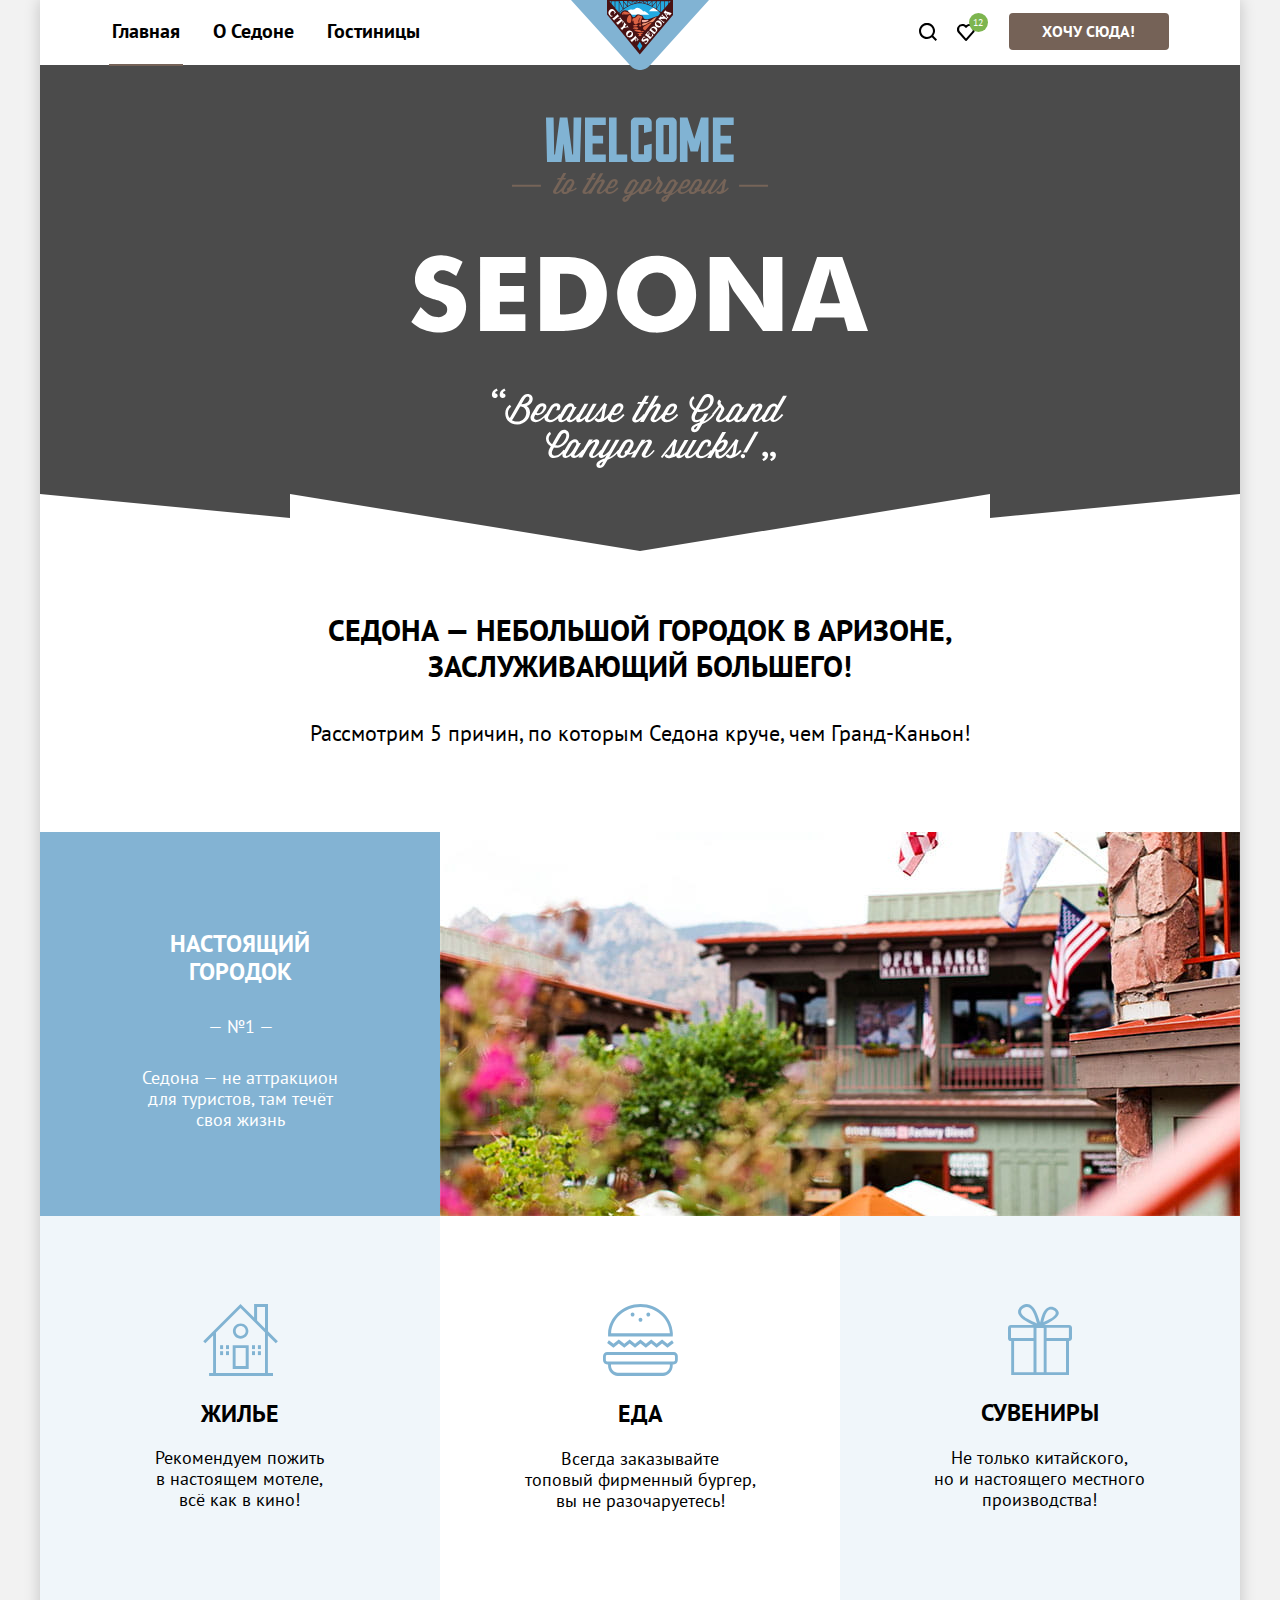
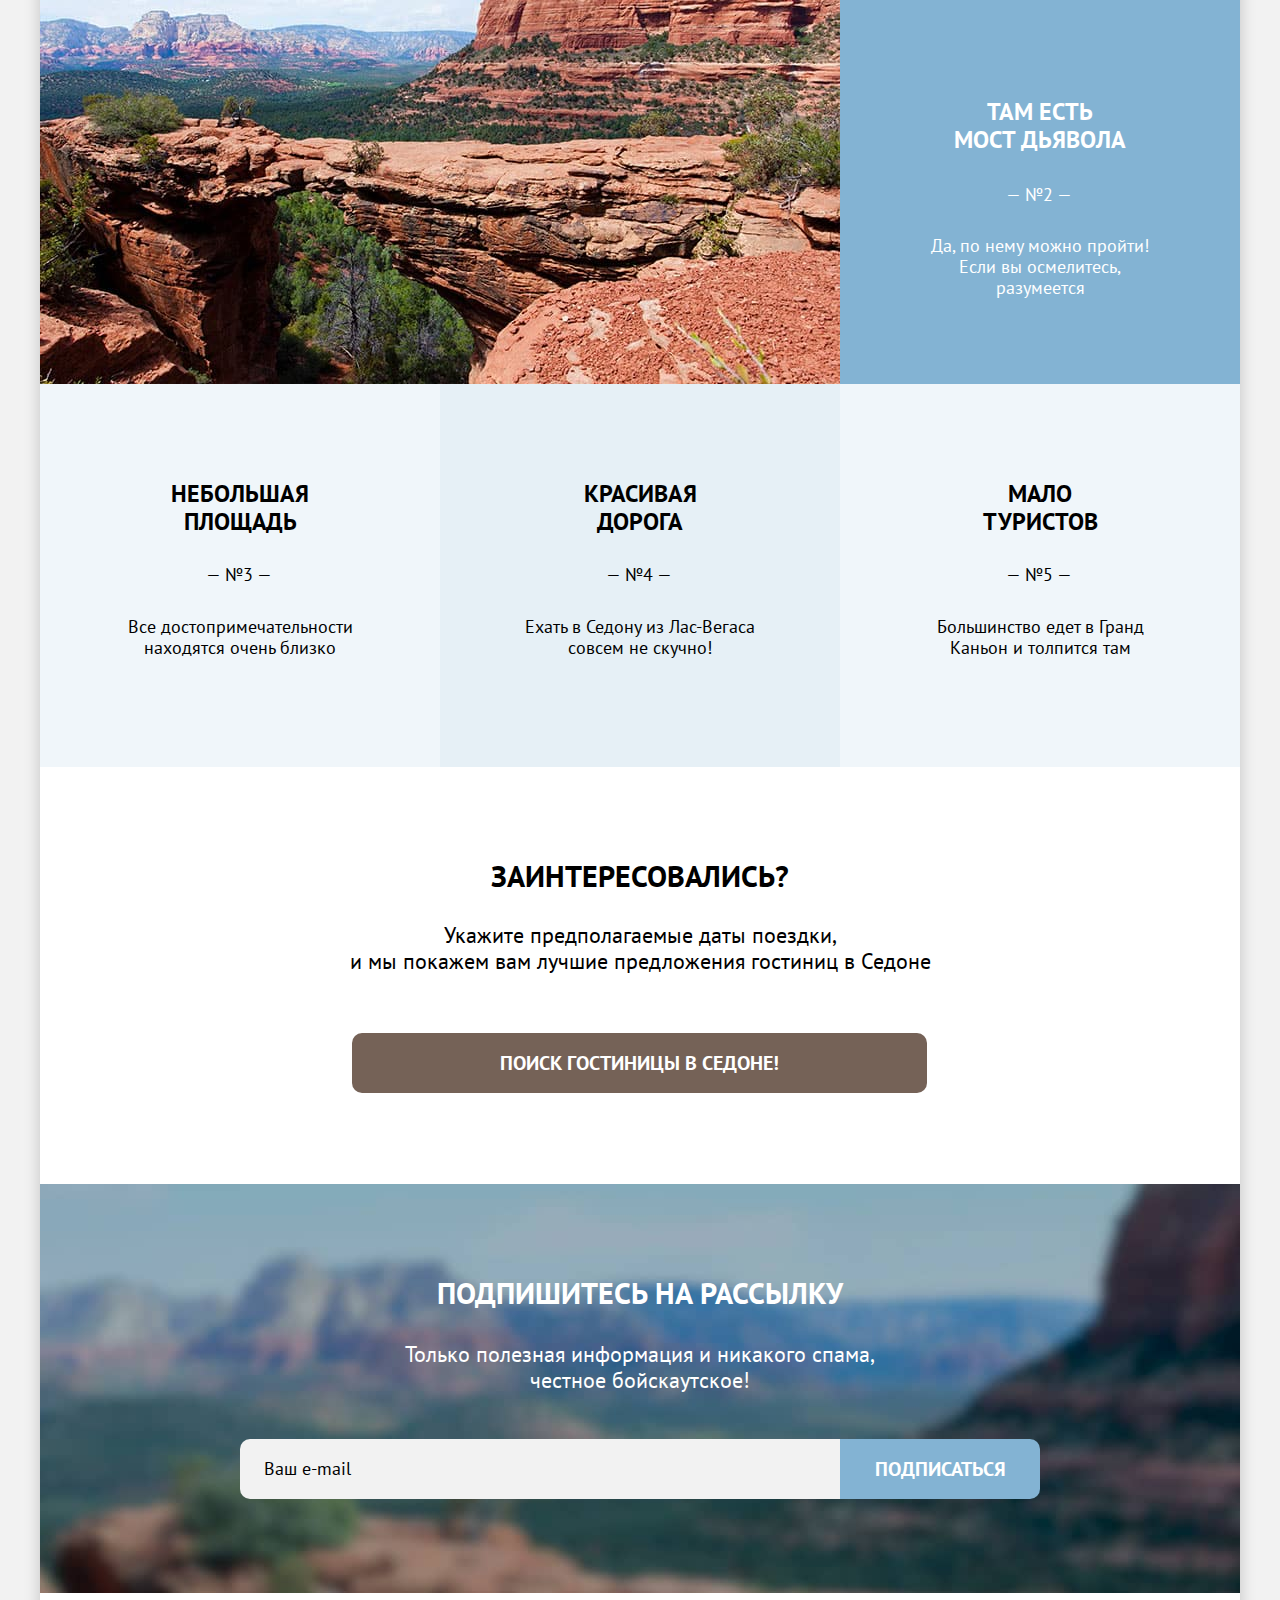
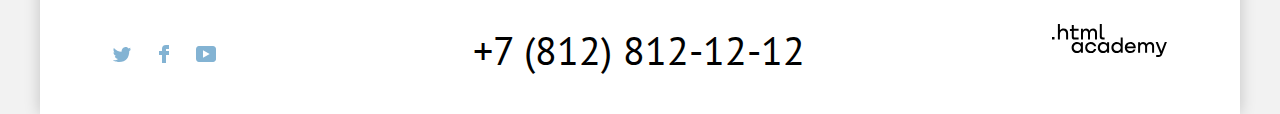
==== commit 2a7d710f: "Седона 23.11.21" ====
--- a/index.html
+++ b/index.html
@@ -338,7 +338,6 @@
             action="https://echo.htmlacademy.ru/"
             method="POST"
           >
-            <label for="appointment-mail"></label>
             <input
               required
               class="field"
--- a/styles/style.css
+++ b/styles/style.css
@@ -916,6 +916,14 @@
   font-weight: normal;
 }
 
+.field::placeholder {
+  color: rgba(0, 0, 0, 1);
+  font-style: normal;
+  font-weight: normal;
+  font-size: 18px;
+  line-height: 26px;
+}
+
 .field:hover {
   background: #e6e6e6;
 }
@@ -988,14 +996,14 @@
 
 .foot-conteiner {
   display: flex;
-  align-items: flex-start;
+  align-items: flex-end;
   justify-content: space-between;
   min-height: 120px;
-  margin: auto 0;
+  margin: 0;
   padding-left: 61px;
   padding-right: 50px;
-  padding-bottom: 31px;
-  padding-top: 37px;
+  padding-bottom: 39px;
+  padding-top: 26px;
 }
 
 .foot-list {
